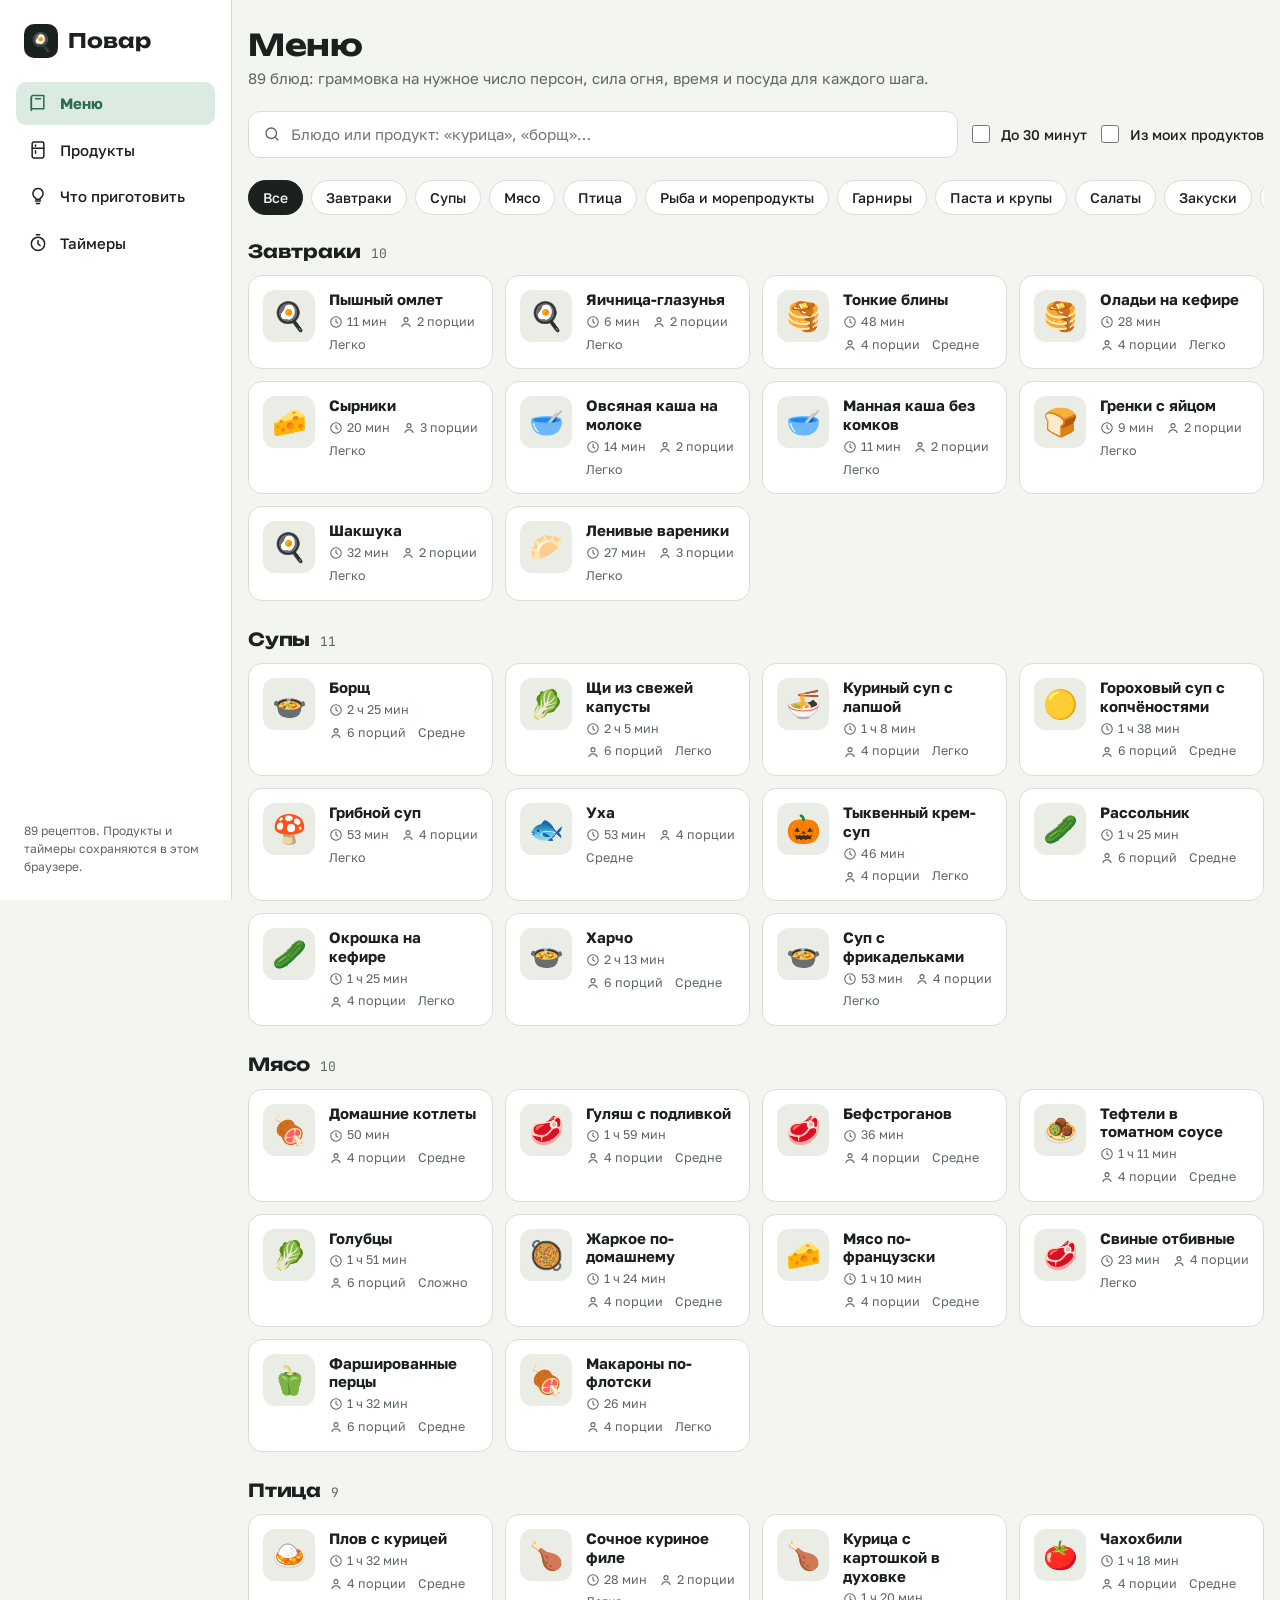
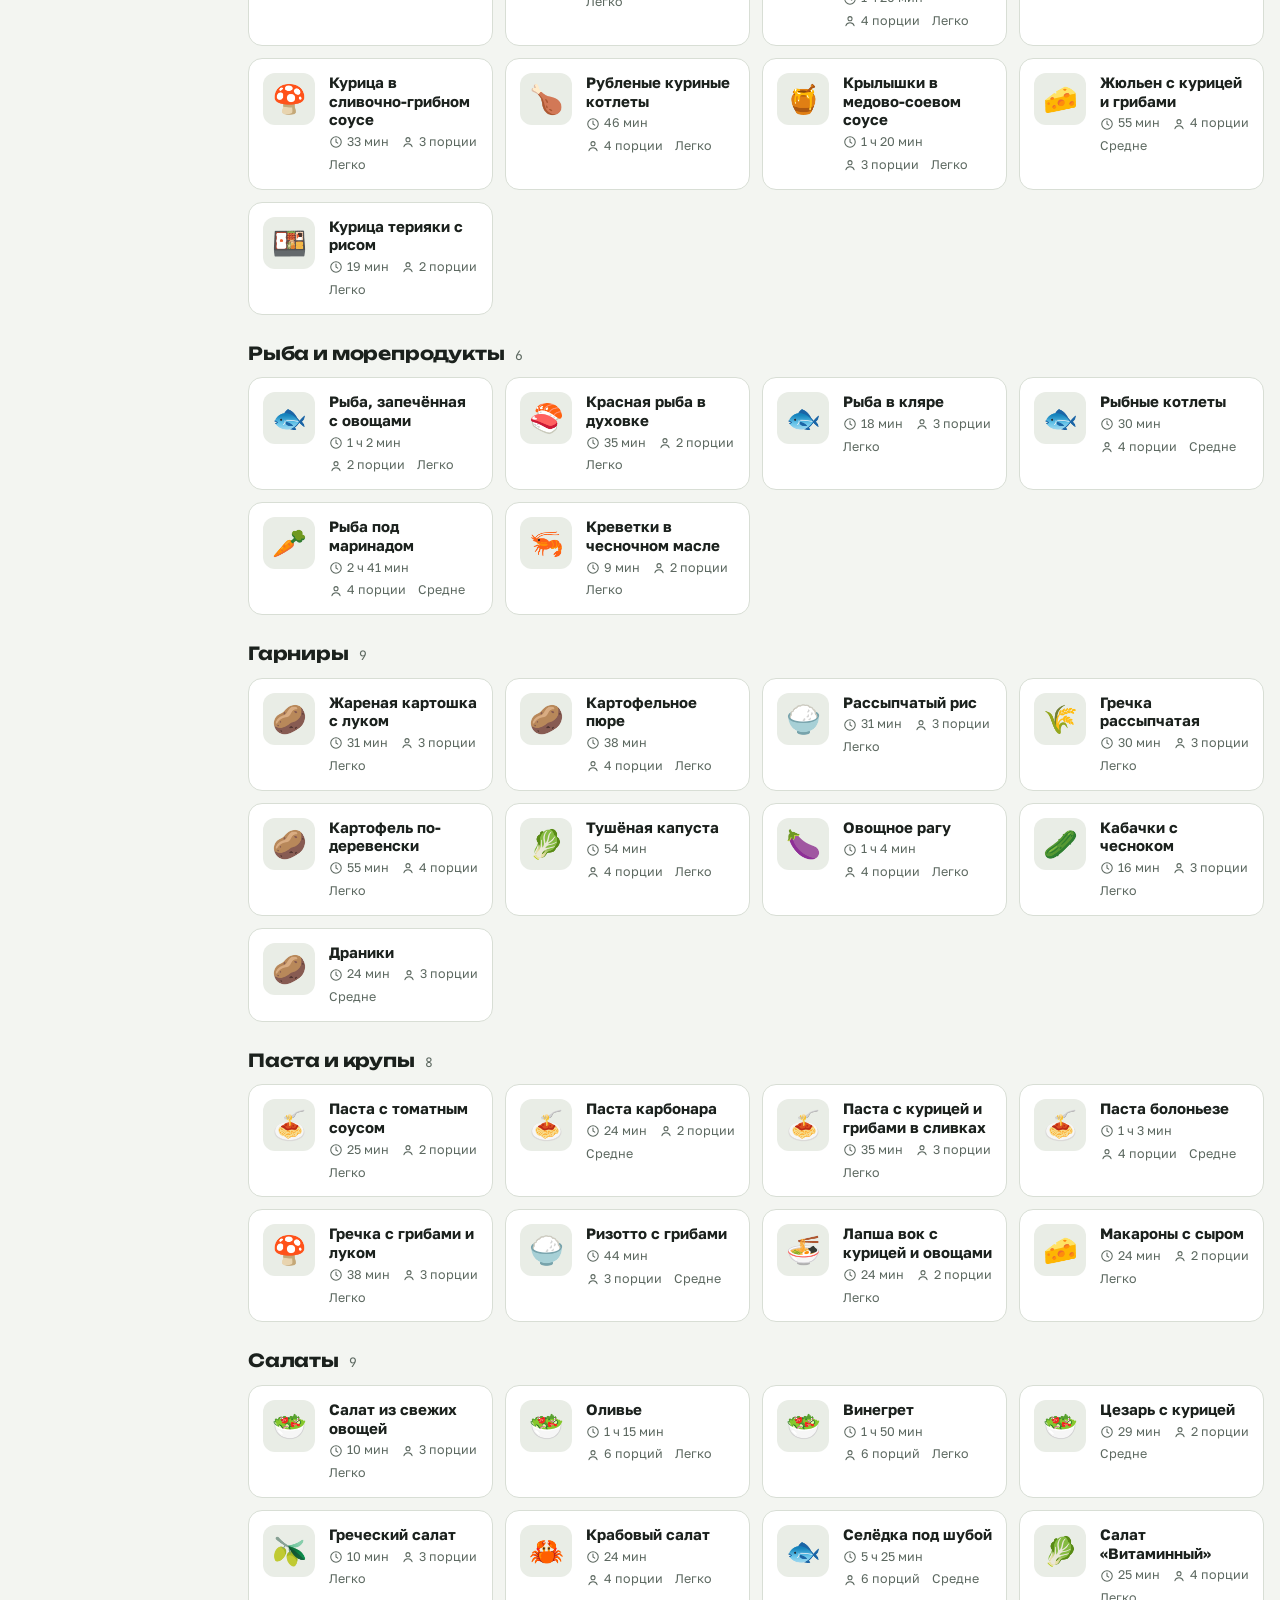
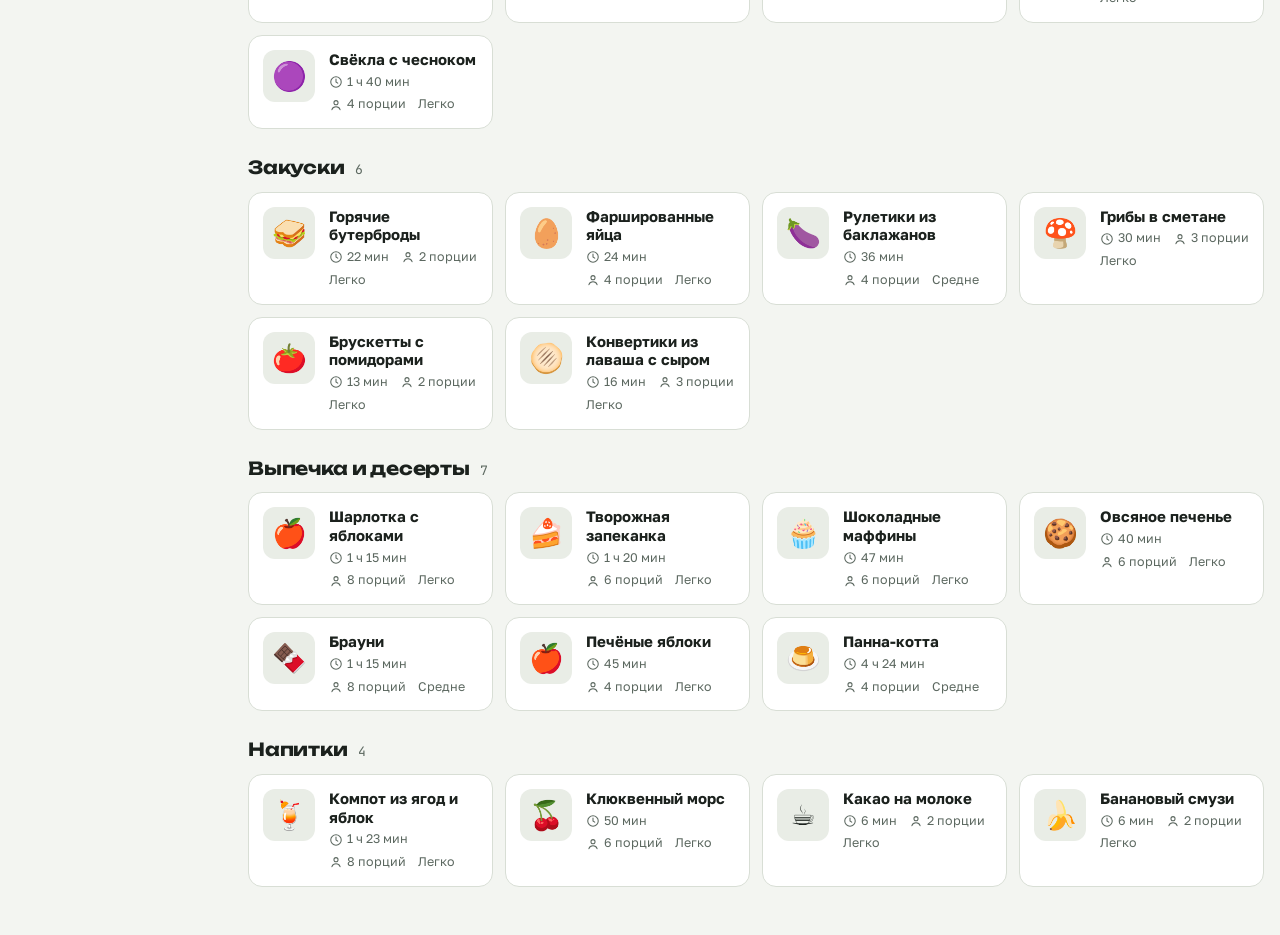
==== web/index.html @ d6b0de0e "Add responsive Povar website with 89-dish menu Single-file web app for phone and desktop: servings s" ====
<!doctype html>
<html lang="ru">
<head>
<meta charset="utf-8">
<meta name="viewport" content="width=device-width,initial-scale=1,viewport-fit=cover">
<style>:root{padding-top:env(safe-area-inset-top,0px);padding-bottom:env(safe-area-inset-bottom,0px)}body{margin:0}img{max-width:100%}[hidden]{display:none!important}</style>
</head>
<body>
<title>Повар</title>
<meta name="claude:viewport-fit-sides" content="cover">
<meta name="description" content="Кухонный помощник: 89 рецептов с граммовкой, силой огня и временем, подбор блюд по продуктам и таймеры.">
<link rel="preconnect" href="https://fonts.googleapis.com">
<link rel="preconnect" href="https://fonts.gstatic.com" crossorigin>
<link rel="stylesheet" href="https://fonts.googleapis.com/css2?family=Unbounded:wght@500;700&family=Golos+Text:wght@400;500;600;700&family=JetBrains+Mono:wght@500;700&display=swap">
<style>
/* Раскладка: на компьютере — боковое меню и рабочая область; на телефоне — нижняя панель вкладок.
   Тон — «чугун и шалфей»: холодноватый светлый фон, зелёный акцент для действий, огненная шкала только для силы огня. */
:root{
  --bg:#F3F5F1; --surface:#FFFFFF; --sunk:#E9EDE6; --ink:#1B211D; --muted:#5C6860; --line:#D8DED5;
  --accent:#2E6A4E; --accent-ink:#FFFFFF; --accent-soft:#DCEBE2;
  --ok:#2E8B57; --warn:#B86A12; --warn-soft:#FBEBD6; --danger:#B3261E;
  --f1:#F2C14E; --f2:#F29A3A; --f3:#E8622C; --f4:#C9302C; --oven:#7A4FB5; --off:#C8CFC6;
  --display:"Unbounded", "Golos Text", system-ui, sans-serif;
  --body:"Golos Text", system-ui, -apple-system, "Segoe UI", Roboto, sans-serif;
  --mono:"JetBrains Mono", ui-monospace, "SF Mono", Menlo, monospace;
  --r:14px; --nav-h:64px;
}
@media (prefers-color-scheme: dark){ :root:not([data-theme="light"]){
  --bg:#121613; --surface:#1A201C; --sunk:#232A25; --ink:#E6ECE6; --muted:#98A49B; --line:#2D3530;
  --accent:#7CC59D; --accent-ink:#0F1A13; --accent-soft:#1F3328; --ok:#6FCB94; --warn:#F0A14A; --warn-soft:#3A2A16; --danger:#F28B82;
  --off:#3A433D; color-scheme:dark } }
:root[data-theme="dark"]{
  --bg:#121613; --surface:#1A201C; --sunk:#232A25; --ink:#E6ECE6; --muted:#98A49B; --line:#2D3530;
  --accent:#7CC59D; --accent-ink:#0F1A13; --accent-soft:#1F3328; --ok:#6FCB94; --warn:#F0A14A; --warn-soft:#3A2A16; --danger:#F28B82;
  --off:#3A433D; color-scheme:dark }

*{box-sizing:border-box}
html,body{background:var(--bg);color:var(--ink)}
body{font-family:var(--body);font-size:15px;line-height:1.5;-webkit-font-smoothing:antialiased}
button,input,select{font:inherit;color:inherit}
button{cursor:pointer}
:where(svg[aria-hidden]){width:1.15em;height:1.15em;flex:none}
.back svg{width:18px;height:18px}
:focus-visible{outline:2px solid var(--accent);outline-offset:2px;border-radius:6px}
h1,h2,h3{font-family:var(--display);font-weight:700;line-height:1.15;text-wrap:balance;margin:0;letter-spacing:-.01em}
h1{font-size:clamp(22px,3.2vw,30px)} h2{font-size:18px} h3{font-size:15px;font-family:var(--body);font-weight:700}
.muted{color:var(--muted)} .num{font-family:var(--mono);font-variant-numeric:tabular-nums}
.label{font-size:11px;letter-spacing:.08em;text-transform:uppercase;color:var(--muted);font-weight:600}

/* ---- каркас ---- */
.app{display:grid;grid-template-columns:232px minmax(0,1fr);min-height:100vh}
.side{position:sticky;top:0;height:100vh;padding:24px 16px;border-right:1px solid var(--line);display:flex;flex-direction:column;gap:24px;background:var(--surface)}
.brand{display:flex;align-items:center;gap:10px;font-family:var(--display);font-size:20px;font-weight:700;padding:0 8px}
.brand-mark{width:34px;height:34px;border-radius:10px;background:var(--ink);color:var(--bg);display:grid;place-items:center;font-size:18px}
.nav{display:flex;flex-direction:column;gap:4px}
.nav a{display:flex;align-items:center;gap:12px;padding:10px 12px;border-radius:10px;color:var(--ink);text-decoration:none;font-weight:500}
.nav a:hover{background:var(--sunk)}
.nav a[aria-current="page"]{background:var(--accent-soft);color:var(--accent);font-weight:700}
.nav svg{width:20px;height:20px;flex:none}
.nav .badge{margin-left:auto;background:var(--accent);color:var(--accent-ink);border-radius:20px;font-size:11px;padding:1px 7px;font-family:var(--mono)}
.side-foot{margin-top:auto;font-size:12px;color:var(--muted);padding:0 8px}
main{min-width:0;padding-block:28px 48px;padding-left:max(16px,env(safe-area-inset-left,0px));padding-right:max(16px,env(safe-area-inset-right,0px))}
.wrap{max-width:1180px;margin:0 auto;display:flex;flex-direction:column;gap:22px}
.wrap .wrap{width:100%}

@media (max-width:860px){
  .app{grid-template-columns:minmax(0,1fr)}
  .side{position:fixed;top:auto;bottom:0;left:0;right:0;height:auto;z-index:20;flex-direction:row;padding:6px max(8px,env(safe-area-inset-right,0px)) calc(6px + env(safe-area-inset-bottom,0px)) max(8px,env(safe-area-inset-left,0px));border-right:0;border-top:1px solid var(--line)}
  .brand,.side-foot{display:none}
  .nav{flex-direction:row;width:100%;justify-content:space-around}
  .nav a{flex-direction:column;gap:2px;padding:6px 4px;font-size:11px;flex:1;text-align:center;position:relative}
  .nav .badge{position:absolute;top:0;right:calc(50% - 22px);margin:0}
  main{padding-block:16px calc(var(--nav-h) + 80px + env(safe-area-inset-bottom,0px))}
}

/* ---- элементы ---- */
.btn{display:inline-flex;align-items:center;justify-content:center;gap:8px;border:1px solid var(--line);background:var(--surface);border-radius:10px;padding:9px 14px;font-weight:600;font-size:14px;text-decoration:none;color:var(--ink);transition:background .15s}
.btn:hover{background:var(--sunk)}
.btn.primary{background:var(--accent);border-color:var(--accent);color:var(--accent-ink)}
.btn.primary:hover{filter:brightness(1.07)}
.btn.ghost{border-color:transparent;background:transparent}
.btn.small{padding:5px 10px;font-size:13px}
.btn:disabled{opacity:.45;cursor:not-allowed}
.btn svg{width:18px;height:18px}
.chips{display:flex;gap:8px;overflow-x:auto;padding-bottom:4px;scrollbar-width:none}
.chips::-webkit-scrollbar{display:none}
.chip{flex:none;border:1px solid var(--line);background:var(--surface);border-radius:999px;padding:6px 14px;font-size:14px;font-weight:500;white-space:nowrap}
.chip[aria-pressed="true"]{background:var(--ink);color:var(--bg);border-color:var(--ink)}
.field{display:flex;align-items:center;gap:10px;background:var(--surface);border:1px solid var(--line);border-radius:12px;padding:0 14px;min-width:0}
.field input{border:0;background:transparent;padding:11px 0;outline:none;width:100%;min-width:0}
.field svg{width:18px;height:18px;color:var(--muted);flex:none}
.toolbar{display:flex;gap:10px;flex-wrap:wrap;align-items:center}
.toolbar .field{flex:1 1 260px}
.toggle{display:inline-flex;align-items:center;gap:8px;font-size:14px;font-weight:500;user-select:none}
.toggle input{accent-color:var(--accent);width:18px;height:18px}
.panel{background:var(--surface);border:1px solid var(--line);border-radius:var(--r);padding:18px}
.page-head{display:flex;align-items:flex-end;justify-content:space-between;gap:12px;flex-wrap:wrap}
.page-head p{margin:4px 0 0}

/* ---- карточки рецептов ---- */
.grid{display:grid;grid-template-columns:repeat(auto-fill,minmax(240px,1fr));gap:12px}
.card{display:flex;gap:14px;align-items:flex-start;background:var(--surface);border:1px solid var(--line);border-radius:var(--r);padding:14px;text-decoration:none;color:inherit;transition:border-color .15s, transform .15s}
.card:hover{border-color:var(--accent);transform:translateY(-1px)}
.dish{flex:none;width:52px;height:52px;border-radius:12px;background:var(--sunk);display:grid;place-items:center;font-size:28px}
.card-body{min-width:0;display:flex;flex-direction:column;gap:4px}
.card-title{font-weight:700;line-height:1.25}
.meta{display:flex;flex-wrap:wrap;gap:4px 12px;font-size:12.5px;color:var(--muted)}
.meta span{display:inline-flex;align-items:center;gap:4px}
.meta svg{width:14px;height:14px}
.have{font-size:12px;font-weight:600}
.have.ok{color:var(--ok)} .have.part{color:var(--warn)}
.bar{height:5px;border-radius:5px;background:var(--sunk);overflow:hidden}
.bar i{display:block;height:100%;background:var(--warn);border-radius:5px}
.bar.ok i{background:var(--ok)}
.section-title{display:flex;align-items:baseline;gap:10px}
.section-title .num{color:var(--muted);font-size:13px}
.empty{padding:28px;text-align:center;color:var(--muted);border:1px dashed var(--line);border-radius:var(--r)}

/* ---- рецепт ---- */
.back{display:inline-flex;align-items:center;gap:6px;color:var(--muted);text-decoration:none;font-weight:500;font-size:14px}
.back:hover{color:var(--ink)}
.hero{display:flex;gap:18px;align-items:center;flex-wrap:wrap}
.hero .dish{width:84px;height:84px;font-size:46px;border-radius:20px}
.hero-text{flex:1 1 280px;min-width:0;display:flex;flex-direction:column;gap:8px}
.facts{display:flex;flex-wrap:wrap;gap:8px}
.fact{display:inline-flex;align-items:center;gap:6px;background:var(--surface);border:1px solid var(--line);border-radius:999px;padding:4px 12px;font-size:13px;font-weight:500}
.fact svg{width:15px;height:15px;color:var(--muted)}
.detail{display:grid;grid-template-columns:minmax(0,380px) minmax(0,1fr);gap:20px;align-items:start}
.detail .col{display:flex;flex-direction:column;gap:16px;min-width:0}
.sticky{position:sticky;top:20px}
@media (max-width:980px){ .detail{grid-template-columns:minmax(0,1fr)} .sticky{position:static} }
.servings{display:flex;align-items:center;justify-content:space-between;gap:12px;flex-wrap:wrap}
.stepper{display:inline-flex;align-items:center;border:1px solid var(--line);border-radius:12px;overflow:hidden;background:var(--bg)}
.stepper button{width:44px;height:44px;border:0;background:transparent;font-size:22px;line-height:1}
.stepper button:hover{background:var(--sunk)}
.stepper output{min-width:56px;text-align:center;font-family:var(--mono);font-size:20px;font-weight:700}
.note{font-size:13px;color:var(--muted);margin:10px 0 0}
.ing{list-style:none;margin:0;padding:0}
.ing li{display:grid;grid-template-columns:28px minmax(0,1fr) auto 20px;gap:10px;align-items:center;padding:9px 0;border-bottom:1px solid var(--line)}
.ing li:last-child{border-bottom:0}
.ing .nm{min-width:0}
.ing .nm small{display:block;color:var(--muted);font-size:12px;line-height:1.3}
.ing .opt{font-size:11px;color:var(--muted);margin-left:6px}
.ing .amt{text-align:right;font-family:var(--mono);font-weight:700;font-size:14px;white-space:nowrap}
.ing .amt small{display:block;font-weight:500;color:var(--muted);font-size:11.5px}
.dot{width:16px;height:16px;border-radius:50%;border:2px solid var(--off)}
.dot.on{border-color:var(--ok);background:var(--ok);box-shadow:inset 0 0 0 3px var(--surface)}
.ware{display:flex;flex-wrap:wrap;gap:8px;list-style:none;margin:0;padding:0}
.ware li{display:inline-flex;align-items:center;gap:6px;background:var(--sunk);border-radius:8px;padding:5px 10px;font-size:13.5px}
.steps{list-style:none;margin:0;padding:0;display:flex;flex-direction:column;gap:12px;counter-reset:s}
.step{background:var(--surface);border:1px solid var(--line);border-radius:var(--r);padding:16px;display:grid;grid-template-columns:36px minmax(0,1fr);gap:4px 14px}
.step-n{grid-row:span 3;width:36px;height:36px;border-radius:50%;background:var(--sunk);display:grid;place-items:center;font-family:var(--mono);font-weight:700}
.step p{margin:0;font-size:15.5px}
.step-meta{display:flex;flex-wrap:wrap;align-items:center;gap:10px 16px;margin-top:8px}
.par{font-size:12px;font-weight:600;color:var(--accent);background:var(--accent-soft);padding:2px 8px;border-radius:6px;width:fit-content}
.tips{margin:0;padding-left:18px;display:flex;flex-direction:column;gap:6px}

/* ---- шкала огня: 9 делений, как на конфорке ---- */
.heat{display:inline-flex;align-items:center;gap:10px;font-size:13px;font-weight:600}
.dial{display:inline-flex;gap:2px;align-items:flex-end;height:18px}
.dial i{width:5px;border-radius:2px;background:var(--off)}
.dial i:nth-child(1){height:6px}.dial i:nth-child(2){height:7px}.dial i:nth-child(3){height:8px}.dial i:nth-child(4){height:10px}.dial i:nth-child(5){height:11px}.dial i:nth-child(6){height:13px}.dial i:nth-child(7){height:14px}.dial i:nth-child(8){height:16px}.dial i:nth-child(9){height:18px}
.dial i.l1{background:var(--f1)} .dial i.l2{background:var(--f2)} .dial i.l3{background:var(--f3)} .dial i.l4{background:var(--f4)}
.heat .hint{font-weight:500;color:var(--muted)}
.oven{display:inline-flex;align-items:center;gap:6px;color:var(--oven);font-weight:700;font-size:13px}
.oven svg{width:18px;height:18px}
.time{display:inline-flex;align-items:center;gap:5px;font-size:13px;color:var(--muted);font-weight:500}
.time svg{width:15px;height:15px}
.tbtn{margin-left:auto}
.running{margin-left:auto;font-family:var(--mono);font-weight:700;color:var(--accent);font-size:15px}

/* ---- продукты ---- */
.scan{display:grid;grid-template-columns:repeat(2,minmax(0,1fr));gap:12px}
.scan-btn{position:relative;display:flex;flex-direction:column;align-items:flex-start;gap:6px;padding:18px;border-radius:var(--r);background:var(--ink);color:var(--bg);border:0;text-align:left;overflow:hidden}
.scan-btn.alt{background:var(--surface);color:var(--ink);border:1px solid var(--line)}
.scan-btn strong{font-size:16px}
.scan-btn span{font-size:13px;opacity:.75}
.scan-btn svg{width:26px;height:26px}
.scan-btn input{position:absolute;inset:0;opacity:0;cursor:pointer}
@media (max-width:520px){ .scan{grid-template-columns:minmax(0,1fr)} }
.pgrid{display:grid;grid-template-columns:repeat(auto-fill,minmax(170px,1fr));gap:8px}
.pitem{display:flex;align-items:center;gap:10px;padding:10px 12px;border:1px solid var(--line);border-radius:12px;background:var(--surface);text-align:left;font-size:14px;font-weight:500;min-width:0}
.pitem span.t{min-width:0;overflow-wrap:anywhere}
.pitem[aria-pressed="true"]{border-color:var(--ok);background:color-mix(in srgb,var(--ok) 12%,var(--surface))}
.pitem .dot{margin-left:auto;flex:none}
.basics{display:flex;flex-wrap:wrap;gap:6px 14px;color:var(--muted);font-size:14px}
.scanbox{display:grid;grid-template-columns:minmax(0,220px) minmax(0,1fr);gap:18px;align-items:start}
.scanbox img{width:100%;border-radius:12px;max-height:260px;object-fit:cover}
@media (max-width:640px){ .scanbox{grid-template-columns:minmax(0,1fr)} }
.spinner{width:18px;height:18px;border:2px solid var(--line);border-top-color:var(--accent);border-radius:50%;animation:spin .8s linear infinite;display:inline-block;vertical-align:middle}
@keyframes spin{to{transform:rotate(360deg)}}
.err{color:var(--danger);font-weight:500}

/* ---- идеи ---- */
.advice{background:var(--accent-soft);border-radius:var(--r);padding:18px 20px;display:flex;flex-direction:column;gap:8px}
.advice h2{color:var(--accent)}
.advice p{margin:0}
.ai-out{white-space:pre-wrap;margin:0;font-size:14.5px}
.miss{font-size:12.5px;color:var(--warn);font-weight:500}
.sub{font-size:12px;color:var(--muted)}

/* ---- таймеры ---- */
.tgrid{display:grid;grid-template-columns:repeat(auto-fill,minmax(260px,1fr));gap:12px}
.timer{display:flex;align-items:center;gap:14px;background:var(--surface);border:1px solid var(--line);border-radius:var(--r);padding:14px}
.timer.done{border-color:var(--ok);background:color-mix(in srgb,var(--ok) 10%,var(--surface))}
.ring{flex:none;width:56px;height:56px}
.ring circle{fill:none;stroke-width:6}
.ring .bg{stroke:var(--sunk)} .ring .fg{stroke:var(--accent);stroke-linecap:round;transition:stroke-dashoffset .25s linear}
.timer.done .ring .fg{stroke:var(--ok)}
.timer .tt{min-width:0;flex:1}
.timer .tt div:first-child{font-size:13.5px;font-weight:500;overflow-wrap:anywhere}
.timer .big{font-family:var(--mono);font-size:24px;font-weight:700}
.timer .acts{display:flex;gap:6px}
.icon-btn{width:38px;height:38px;border-radius:50%;border:1px solid var(--line);background:var(--bg);display:grid;place-items:center;font-weight:700;font-size:13px;font-family:var(--mono)}
.icon-btn:hover{background:var(--sunk)}
.icon-btn svg{width:18px;height:18px}
.presets{display:grid;grid-template-columns:repeat(auto-fill,minmax(84px,1fr));gap:8px}
.presets button{padding:12px 0;border:1px solid var(--line);border-radius:10px;background:var(--surface);font-family:var(--mono);font-weight:700}
.presets button:hover{border-color:var(--accent)}
.custom{display:flex;flex-wrap:wrap;gap:10px;align-items:center}
.custom .field{flex:1 1 220px}
.custom .mm{display:flex;align-items:center;gap:6px}
.custom .mm input{width:64px;padding:10px;border:1px solid var(--line);border-radius:10px;background:var(--surface);text-align:center;font-family:var(--mono)}
.cheat{list-style:none;margin:0;padding:0;display:grid;grid-template-columns:repeat(auto-fill,minmax(230px,1fr));gap:0 24px}
.cheat li{display:flex;align-items:center;gap:10px;padding:8px 0;border-bottom:1px solid var(--line)}
.cheat li span:first-child{flex:1}

/* плавающая полоса таймеров */
.dock{position:fixed;z-index:15;right:max(16px,env(safe-area-inset-right,0px));bottom:calc(16px + env(safe-area-inset-bottom,0px));display:flex;flex-direction:column;gap:6px;align-items:flex-end;max-width:calc(100% - 32px)}
.dock a{display:flex;align-items:center;gap:8px;background:var(--ink);color:var(--bg);border-radius:999px;padding:8px 14px;text-decoration:none;font-size:13px;max-width:100%;box-shadow:0 6px 20px rgba(0,0,0,.18)}
.dock a.done{background:var(--ok);color:#fff;animation:pulse 1s ease-in-out infinite alternate}
.dock a span.n{overflow:hidden;text-overflow:ellipsis;white-space:nowrap;min-width:0}
.dock a b{font-family:var(--mono)}
@keyframes pulse{to{transform:scale(1.04)}}
@media (max-width:860px){ .dock{bottom:calc(var(--nav-h) + 12px + env(safe-area-inset-bottom,0px))} }

/* ---- режим готовки ---- */
.cook{position:fixed;inset:0;z-index:40;background:var(--bg);display:flex;flex-direction:column;padding:calc(12px + env(safe-area-inset-top,0px)) max(16px,env(safe-area-inset-right,0px)) calc(12px + env(safe-area-inset-bottom,0px)) max(16px,env(safe-area-inset-left,0px))}
.cook-top{display:flex;align-items:center;gap:12px}
.cook-top h2{flex:1;min-width:0;font-size:16px;overflow:hidden;text-overflow:ellipsis;white-space:nowrap}
.progress{height:4px;background:var(--sunk);border-radius:4px;margin:12px 0;overflow:hidden}
.progress i{display:block;height:100%;background:var(--accent);transition:width .25s}
.cook-body{flex:1;overflow-y:auto;display:flex;flex-direction:column;align-items:center;justify-content:center;gap:22px;text-align:center;padding:8px 0}
.cook-body .k{font-family:var(--mono);color:var(--accent);font-weight:700}
.cook-body .txt{font-size:clamp(20px,3.4vw,30px);line-height:1.35;max-width:30ch;font-weight:500;text-wrap:balance}
.cook-body .heat{font-size:15px}
.cook-body .dial{height:26px}.cook-body .dial i{width:8px}
.cook-clock{font-family:var(--mono);font-size:clamp(48px,10vw,84px);font-weight:700;line-height:1}
.cook-prep{width:100%;max-width:620px;text-align:left}
.cook-nav{display:flex;gap:10px;justify-content:space-between}
.cook-nav .btn{padding:14px 18px;font-size:15px}
@media (prefers-reduced-motion: reduce){ *{animation:none!important;transition:none!important} }
</style>
<div id="root"></div>
<script>
/* ===== Справочник продуктов ===== */
const CATS = {
  veg: "Овощи, фрукты, зелень", meat: "Мясо, птица, рыба", dairy: "Молочное и яйца",
  grocery: "Бакалея", cans: "Консервы и соления", basics: "Базовое — считается, что есть всегда"
};
// id: [название, эмодзи, категория, г за 1 шт]
const ING = {
  potato:["Картофель","🥔","veg",120], onion:["Лук репчатый","🧅","veg",100], garlic:["Чеснок (зубчики)","🧄","veg",5],
  carrot:["Морковь","🥕","veg",100], tomato:["Помидоры","🍅","veg",120], cucumber:["Огурцы","🥒","veg",110],
  beet:["Свёкла","🟣","veg",250], cabbage:["Капуста белокочанная","🥬","veg"], bellPepper:["Болгарский перец","🫑","veg",150],
  mushrooms:["Шампиньоны","🍄","veg"], greens:["Зелень","🌿","veg"], lemon:["Лимон","🍋","veg",120],
  apple:["Яблоки","🍎","veg",180], zucchini:["Кабачок","🥒","veg",300], eggplant:["Баклажан","🍆","veg",300],
  pumpkin:["Тыква","🎃","veg"], lettuce:["Листья салата","🥬","veg"], radish:["Редис","🔴","veg"],
  banana:["Бананы","🍌","veg",150], berries:["Ягоды","🫐","veg"],
  chicken:["Курица","🍗","meat"], beef:["Говядина","🥩","meat"], pork:["Свинина","🥓","meat"], mince:["Фарш","🍖","meat"],
  sausage:["Колбаса варёная / ветчина","🌭","meat"], bacon:["Бекон","🥓","meat"], smoked:["Копчёности","🍖","meat"],
  fish:["Рыба белая (филе)","🐟","meat"], salmon:["Красная рыба","🍣","meat"], shrimp:["Креветки","🦐","meat"],
  herring:["Сельдь","🐟","meat"], crabSticks:["Крабовые палочки","🦀","meat"],
  egg:["Яйца","🥚","dairy",55], milk:["Молоко","🥛","dairy"], kefir:["Кефир","🥛","dairy"], cream:["Сливки","🥛","dairy"],
  butter:["Сливочное масло","🧈","dairy"], cheese:["Сыр твёрдый","🧀","dairy"], feta:["Брынза / фета","🧀","dairy"],
  sourCream:["Сметана","🥣","dairy"], cottageCheese:["Творог","⚪","dairy"],
  pasta:["Макароны / лапша","🍝","grocery"], rice:["Рис","🍚","grocery"], buckwheat:["Гречка","🌾","grocery"],
  oats:["Овсяные хлопья","🌾","grocery"], semolina:["Манка","🌾","grocery"], peas:["Горох колотый","🟡","grocery"],
  barley:["Перловка","🌾","grocery"], flour:["Мука","🌾","grocery"], sugar:["Сахар","🍬","grocery"],
  bread:["Хлеб","🍞","grocery",30], lavash:["Лаваш","🫓","grocery",100], mayo:["Майонез","🥫","grocery"],
  tomatoPaste:["Томатная паста","🥫","grocery"], soySauce:["Соевый соус","🍶","grocery"], honey:["Мёд","🍯","grocery"],
  cocoa:["Какао-порошок","🍫","grocery"], chocolate:["Шоколад тёмный","🍫","grocery"], gelatin:["Желатин","🍮","grocery"],
  nuts:["Грецкие орехи","🌰","grocery"],
  pickles:["Огурцы солёные","🥒","cans",80], greenPeas:["Горошек консервированный","🫛","cans"],
  corn:["Кукуруза консервированная","🌽","cans"], olives:["Маслины","🫒","cans"], sauerkraut:["Квашеная капуста","🥬","cans"],
  vegOil:["Растительное масло","🫒","basics"], salt:["Соль","🧂","basics"], pepper:["Чёрный перец","⚫","basics"],
  bayLeaf:["Лавровый лист","🍃","basics"], water:["Вода","💧","basics"], spices:["Специи","🌶️","basics"],
  vinegar:["Уксус","🍶","basics"], soda:["Сода","🧂","basics"], bakingPowder:["Разрыхлитель","🧂","basics"]
};
const STAPLES = new Set(["vegOil","salt","pepper","bayLeaf","water","spices","vinegar","soda","bakingPowder"]);

const WARE = {
  pan:["Сковорода 24–26 см","🍳"], deep:["Сотейник или глубокая сковорода","🍳"], pot:["Кастрюля 2–3 л","🍲"],
  big:["Кастрюля 4–5 л","🍲"], kazan:["Казан или толстостенная кастрюля","🍲"], bowl:["Миска","🥣"],
  whisk:["Венчик","🥄"], mixer:["Миксер","🌀"], blender:["Блендер","🌀"], knife:["Нож","🔪"], board:["Разделочная доска","🪵"],
  grater:["Тёрка","🧀"], spatula:["Лопатка","🥄"], ladle:["Половник или шумовка","🥄"], colander:["Дуршлаг","🫗"],
  dish:["Форма для запекания","🫕"], sheet:["Противень с бумагой","🫕"], foil:["Фольга","✨"], oven:["Духовка","🔥"],
  lid:["Крышка","⭕"], fork:["Вилка","🍴"], masher:["Толкушка","🥄"], sieve:["Сито","🫗"]
};

const RCATS = {
  b:"Завтраки", s:"Супы", m:"Мясо", p:"Птица", f:"Рыба и морепродукты", g:"Гарниры",
  pa:"Паста и крупы", sa:"Салаты", z:"Закуски", d:"Выпечка и десерты", dr:"Напитки"
};

/*
 Рецепт: id, n — название, e — эмодзи, c — категория, s — порций, d — сложность 1–3, p — подготовка, мин,
 k — посуда, i — ингредиенты "id количество единица [?] [| примечание]" (? — по желанию, tt — по вкусу),
 st — шаги [огонь, минуты, текст, °C, параллельно]; огонь: 0 без огня, 1 слабый, 2 средний, 3 выше среднего, 4 сильный, 5 духовка
*/
const R = [
/* ---------- Завтраки ---------- */
{id:"omelet",n:"Пышный омлет",e:"🍳",c:"b",s:2,d:1,p:3,k:"bowl whisk pan lid spatula",
 i:["egg 4 pc","milk 80 ml","butter 15 g","salt 1 pinch","greens 10 g ?"],
 st:[[0,0,"Взбейте яйца с молоком и солью венчиком до однородности — не до пены."],[2,2,"Растопите сливочное масло на сковороде."],[1,6,"Вылейте смесь, накройте крышкой и готовьте, не открывая."],[0,0,"Посыпьте зеленью и подавайте сразу."]],
 t:["На 1 яйцо — 20 мл молока.","Не поднимайте крышку первые 4 минуты — омлет не опадёт."]},
{id:"friedEggs",n:"Яичница-глазунья",e:"🍳",c:"b",s:2,d:1,p:1,k:"pan lid spatula",
 i:["egg 4 pc","butter 10 g","tomato 1 pc ?","salt tt","pepper tt"],
 st:[[3,1,"Разогрейте сковороду с маслом."],[0,0,"Аккуратно разбейте яйца, не повредив желтки."],[2,3,"Жарьте, пока белок не побелеет."],[1,1,"Накройте крышкой, чтобы белок схватился сверху. Посолите и подавайте."]]},
{id:"pancakes",n:"Тонкие блины",e:"🥞",c:"b",s:4,d:2,p:10,k:"bowl whisk pan ladle spatula",
 i:["milk 500 ml","egg 2 pc","flour 200 g","sugar 1 tbsp","salt 1 pinch","vegOil 2 tbsp | в тесто","butter 30 g ? | для смазывания"],
 st:[[0,0,"Взбейте яйца с сахаром и солью."],[0,0,"Влейте половину молока, постепенно всыпьте муку и вымешайте без комков."],[0,15,"Добавьте остальное молоко и масло, дайте тесту постоять."],[4,2,"Сильно разогрейте сковороду и смажьте маслом."],[3,1,"Налейте тесто тонким слоем, вращая сковороду. Жарьте до золотистых краёв, переверните."],[3,20,"Повторяйте, пока не закончится тесто. Смазывайте блины сливочным маслом."]],
 t:["Блины рвутся — добавьте ложку муки; толстые — немного молока."]},
{id:"oladyi",n:"Оладьи на кефире",e:"🥞",c:"b",s:4,d:1,p:10,k:"bowl whisk pan spatula",
 i:["kefir 500 ml","egg 1 pc","flour 300 g","sugar 2 tbsp","soda 0.5 tsp","salt 1 pinch","vegOil 4 tbsp"],
 st:[[0,0,"Слегка подогрейте кефир, смешайте с яйцом, сахаром и солью."],[0,0,"Всыпьте муку с содой и замесите тесто густотой как сметана."],[0,10,"Дайте тесту постоять — появятся пузырьки."],[2,2,"Разогрейте масло на сковороде."],[2,3,"Выкладывайте тесто ложкой, жарьте до румяности."],[1,3,"Переверните и дожарьте. Повторите с остальным тестом."]],
 t:["Не мешайте тесто после отдыха — оладьи будут пышнее."]},
{id:"syrniki",n:"Сырники",e:"🧀",c:"b",s:3,d:1,p:10,k:"bowl fork pan lid spatula",
 i:["cottageCheese 400 g | 9%, не водянистый","egg 1 pc","flour 60 g | + для обваливания","sugar 2 tbsp","salt 1 pinch","vegOil 3 tbsp","sourCream 100 g ? | для подачи"],
 st:[[0,0,"Разомните творог вилкой, смешайте с яйцом, сахаром и солью."],[0,0,"Добавьте муку и замесите мягкое тесто."],[0,0,"Сформируйте шайбы толщиной 1,5 см и обваляйте в муке."],[2,2,"Разогрейте масло."],[2,4,"Обжарьте сырники до румяной корочки."],[1,4,"Переверните, накройте крышкой и доведите до готовности."]],
 t:["Влажный творог отожмите через марлю — муки понадобится меньше."]},
{id:"oatmeal",n:"Овсяная каша на молоке",e:"🥣",c:"b",s:2,d:1,p:1,k:"pot spatula lid",
 i:["oats 100 g","milk 400 ml","sugar 1 tbsp","salt 1 pinch","butter 10 g","apple 1 pc ? | или ягоды"],
 st:[[3,4,"Доведите молоко до кипения, следя, чтобы не убежало."],[0,0,"Всыпьте хлопья, соль и сахар, перемешайте."],[1,6,"Варите, помешивая."],[0,3,"Добавьте масло, накройте и дайте постоять. Подавайте с яблоком или ягодами."]]},
{id:"semolina",n:"Манная каша без комков",e:"🥣",c:"b",s:2,d:1,p:1,k:"pot whisk",
 i:["semolina 50 g","milk 500 ml","sugar 1 tbsp","salt 1 pinch","butter 15 g"],
 st:[[3,4,"Доведите молоко до кипения."],[0,0,"Всыпайте манку тонкой струйкой, непрерывно мешая венчиком."],[1,4,"Варите, помешивая, до загустения."],[0,2,"Добавьте сахар и масло, дайте постоять под крышкой."]],
 t:["Сыпьте манку в воронку от помешивания — комков не будет."]},
{id:"frenchToast",n:"Гренки с яйцом",e:"🍞",c:"b",s:2,d:1,p:3,k:"bowl whisk pan spatula",
 i:["bread 4 pc | ломтика","egg 2 pc","milk 60 ml","sugar 1 tsp ?","salt 1 pinch","butter 20 g"],
 st:[[0,0,"Взбейте яйца с молоком, солью и сахаром в широкой миске."],[2,2,"Растопите масло на сковороде."],[0,0,"Обмакните хлеб в смесь с двух сторон."],[2,4,"Обжарьте по 2 минуты с каждой стороны до золотистого цвета."]]},
{id:"shakshuka",n:"Шакшука",e:"🍳",c:"b",s:2,d:1,p:10,k:"deep lid board knife spatula",
 i:["egg 4 pc","tomato 4 pc","bellPepper 1 pc","onion 1 pc","garlic 2 pc","vegOil 2 tbsp","spices 1 tsp | паприка, зира","salt tt","greens 10 g ?"],
 st:[[2,5,"Обжарьте лук и перец на масле до мягкости."],[2,1,"Добавьте чеснок и специи."],[2,10,"Добавьте помидоры кубиками, посолите и тушите до густого соуса."],[0,0,"Сделайте ложкой 4 углубления и разбейте в них яйца."],[1,6,"Накройте крышкой и готовьте, пока белок не схватится."],[0,0,"Посыпьте зеленью и подавайте с хлебом."]]},
{id:"lazyVareniki",n:"Ленивые вареники",e:"🥟",c:"b",s:3,d:1,p:15,k:"bowl board knife pot ladle",
 i:["cottageCheese 400 g","egg 1 pc","flour 100 g","sugar 1 tbsp","salt 1 pinch","water 2000 ml","butter 20 g","sourCream 100 g ?"],
 st:[[0,0,"Смешайте творог, яйцо, сахар, соль и муку в мягкое тесто."],[0,0,"Раскатайте колбаску толщиной 2 см и нарежьте кусочками."],[4,8,"Вскипятите подсоленную воду."],[2,4,"Варите вареники партиями 2–3 минуты после всплытия."],[0,0,"Полейте растопленным маслом, подавайте со сметаной."]]},

/* ---------- Супы ---------- */
{id:"borscht",n:"Борщ",e:"🍲",c:"s",s:6,d:2,p:20,k:"big deep board knife grater ladle",
 i:["beef 500 g | на кости","water 2500 ml","beet 1 pc","cabbage 300 g","potato 3 pc","carrot 1 pc","onion 1 pc","tomatoPaste 2 tbsp","garlic 2 pc","vegOil 2 tbsp","lemon 0.25 pc ? | или ложка уксуса","bayLeaf 2 pc","salt tt","pepper tt","sourCream 100 g ? | для подачи","greens 15 g ?"],
 st:[[4,10,"Залейте говядину холодной водой и доведите до кипения."],[1,80,"Снимите пену, убавьте огонь и варите бульон под приоткрытой крышкой."],[2,15,"Достаньте мясо, нарежьте и верните. Добавьте картофель и нашинкованную капусту."],[2,5,"Тем временем обжарьте лук и тёртую морковь.",0,1],[1,10,"Добавьте тёртую свёклу, томатную пасту и лимонный сок, тушите.",0,1],[2,5,"Переложите зажарку в кастрюлю, добавьте лавр, соль и перец."],[0,15,"Добавьте чеснок, выключите огонь и дайте настояться под крышкой."]],
 t:["Кислота при тушении сохраняет яркий цвет свёклы.","На следующий день борщ ещё вкуснее."]},
{id:"shchi",n:"Щи из свежей капусты",e:"🥬",c:"s",s:6,d:1,p:15,k:"big pan board knife ladle",
 i:["beef 400 g","water 2500 ml","cabbage 400 g","potato 3 pc","carrot 1 pc","onion 1 pc","tomato 1 pc ?","vegOil 2 tbsp","bayLeaf 2 pc","salt tt","pepper tt","greens 15 g ?","sourCream 100 g ? | для подачи"],
 st:[[4,10,"Залейте мясо холодной водой, доведите до кипения и снимите пену."],[1,60,"Варите бульон."],[2,10,"Добавьте нашинкованную капусту."],[2,15,"Добавьте картофель кубиками."],[2,6,"Тем временем обжарьте лук, морковь и помидор.",0,1],[2,5,"Переложите зажарку в суп, добавьте лавр, соль и перец."],[0,10,"Выключите и дайте настояться под крышкой."]]},
{id:"chickenSoup",n:"Куриный суп с лапшой",e:"🍜",c:"s",s:4,d:1,p:10,k:"pot board knife ladle",
 i:["chicken 300 g","water 2000 ml","potato 2 pc","carrot 1 pc","onion 1 pc","pasta 80 g | вермишель","bayLeaf 1 pc","salt tt","pepper tt","greens 10 g ?"],
 st:[[4,8,"Залейте курицу холодной водой, доведите до кипения, снимите пену."],[1,25,"Варите бульон."],[2,10,"Добавьте картофель кубиками."],[2,5,"Добавьте морковь и лук."],[2,5,"Всыпьте вермишель, положите лавр, посолите."],[0,5,"Посыпьте зеленью и дайте постоять."]],
 t:["Вермишель кладите в самом конце — иначе разбухнет."]},
{id:"peaSoup",n:"Гороховый суп с копчёностями",e:"🟡",c:"s",s:6,d:2,p:10,k:"big pan board knife ladle",
 i:["peas 300 g","smoked 300 g | рёбрышки или колбаски","water 2500 ml","potato 3 pc","carrot 1 pc","onion 1 pc","vegOil 2 tbsp","bayLeaf 2 pc","salt tt","greens 10 g ?"],
 st:[[0,0,"Заранее замочите горох в холодной воде на 2–8 часов, затем промойте."],[4,8,"Залейте горох и копчёности водой, доведите до кипения."],[1,50,"Варите, снимая пену, пока горох не разварится."],[2,15,"Добавьте картофель кубиками."],[2,6,"Тем временем обжарьте лук и морковь.",0,1],[2,5,"Добавьте зажарку и лавр, посолите."],[0,10,"Дайте настояться под крышкой."]],
 t:["Солите в конце — копчёности уже солёные."]},
{id:"mushroomSoup",n:"Грибной суп",e:"🍄",c:"s",s:4,d:1,p:10,k:"pot pan board knife ladle",
 i:["mushrooms 400 g","potato 3 pc","onion 1 pc","carrot 1 pc","water 1800 ml","butter 20 g","salt tt","pepper tt","sourCream 100 g ?","greens 10 g ?"],
 st:[[3,8,"Обжарьте грибы на масле, пока не испарится жидкость."],[2,5,"Добавьте лук и тёртую морковь."],[4,5,"Вскипятите воду и посолите.",0,1],[2,15,"Добавьте в воду картофель кубиками."],[2,10,"Добавьте грибную зажарку и варите."],[0,5,"Посыпьте зеленью, дайте постоять. Подавайте со сметаной."]]},
{id:"ukha",n:"Уха",e:"🐟",c:"s",s:4,d:2,p:10,k:"pot board knife ladle",
 i:["fish 600 g | лучше 2–3 вида","water 2000 ml","potato 3 pc","onion 1 pc","carrot 1 pc","bayLeaf 2 pc","pepper tt | горошком","salt tt","greens 15 g","lemon 0.5 pc ?"],
 st:[[4,8,"Положите в кипящую воду целую луковицу и морковь."],[2,15,"Добавьте картофель крупными кусками."],[1,10,"Положите рыбу кусками, лавр и перец. Варите без бурного кипения."],[0,10,"Посолите, добавьте зелень, накройте и дайте настояться."]],
 t:["Не мешайте уху — рыба развалится."]},
{id:"pumpkinSoup",n:"Тыквенный крем-суп",e:"🎃",c:"s",s:4,d:1,p:15,k:"pot blender board knife",
 i:["pumpkin 800 g","potato 1 pc","onion 1 pc","garlic 2 pc","cream 150 ml | 20%","butter 20 g","water 700 ml","salt tt","pepper tt"],
 st:[[2,5,"Обжарьте лук и чеснок на масле."],[2,3,"Добавьте тыкву и картофель кубиками."],[2,20,"Залейте водой и варите до мягкости."],[0,0,"Пюрируйте блендером."],[1,3,"Влейте сливки, посолите и прогрейте, не доводя до кипения."]]},
{id:"rassolnik",n:"Рассольник",e:"🥒",c:"s",s:6,d:2,p:15,k:"big pan board knife grater ladle",
 i:["chicken 400 g","water 2500 ml","barley 80 g","pickles 3 pc","potato 3 pc","carrot 1 pc","onion 1 pc","vegOil 2 tbsp","bayLeaf 2 pc","salt tt","sourCream 100 g ?"],
 st:[[4,8,"Залейте курицу водой, доведите до кипения, снимите пену."],[1,30,"Добавьте промытую перловку и варите."],[2,15,"Добавьте картофель."],[2,8,"Тем временем обжарьте лук, морковь и тёртые солёные огурцы.",0,1],[2,7,"Добавьте зажарку и лавр. При желании влейте немного рассола."],[0,10,"Дайте настояться."]],
 t:["Солите после огурцов — они уже дают соль."]},
{id:"okroshka",n:"Окрошка на кефире",e:"🥒",c:"s",s:4,d:1,p:20,k:"pot board knife bowl",
 i:["potato 3 pc","egg 4 pc","cucumber 3 pc","radish 150 g ?","sausage 300 g | или отварная курица","greens 30 g | укроп и зелёный лук","kefir 1000 ml","water 300 ml | минеральная","lemon 0.5 pc ?","salt tt"],
 st:[[4,20,"Отварите картофель в мундире."],[2,9,"Отварите яйца вкрутую.",0,1],[0,15,"Остудите картофель и яйца."],[0,0,"Нарежьте всё мелким кубиком, порубите зелень."],[0,0,"Залейте кефиром с минеральной водой, посолите, сбрызните лимоном."],[0,30,"Охладите в холодильнике."]]},
{id:"kharcho",n:"Харчо",e:"🍲",c:"s",s:6,d:2,p:15,k:"big pan board knife ladle",
 i:["beef 500 g","water 2500 ml","rice 100 g","onion 2 pc","tomatoPaste 2 tbsp","garlic 4 pc","spices 2 tsp | хмели-сунели","nuts 50 g ?","greens 20 g | кинза","vegOil 2 tbsp","salt tt","pepper tt"],
 st:[[4,10,"Залейте говядину водой, доведите до кипения, снимите пену."],[1,80,"Варите бульон до мягкости мяса."],[2,10,"Добавьте промытый рис."],[2,7,"Обжарьте лук, добавьте томатную пасту и хмели-сунели.",0,1],[2,8,"Добавьте зажарку и толчёные орехи, варите."],[0,10,"Добавьте чеснок и зелень, выключите и дайте настояться."]]},
{id:"meatballSoup",n:"Суп с фрикадельками",e:"🍲",c:"s",s:4,d:1,p:15,k:"pot bowl board knife ladle",
 i:["mince 300 g","egg 1 pc ?","onion 1 pc","potato 3 pc","carrot 1 pc","water 2000 ml","greens 10 g","bayLeaf 1 pc","salt tt","pepper tt"],
 st:[[0,0,"Смешайте фарш с половиной лука, яйцом, солью и перцем. Скатайте шарики размером с грецкий орех."],[4,8,"Вскипятите воду, посолите."],[2,10,"Добавьте картофель кубиками."],[2,10,"Опускайте фрикадельки по одной, снимайте пену."],[2,5,"Добавьте тёртую морковь, оставшийся лук и лавр."],[0,5,"Посыпьте зеленью и дайте постоять."]]},

/* ---------- Мясо ---------- */
{id:"cutlets",n:"Домашние котлеты",e:"🍖",c:"m",s:4,d:2,p:20,k:"bowl grater pan lid spatula",
 i:["mince 500 g | свинина + говядина","onion 1 pc","garlic 2 pc","bread 2 pc | белый, без корок","milk 100 ml","egg 1 pc","flour 3 tbsp | для панировки","vegOil 4 tbsp","salt tt","pepper tt"],
 st:[[0,10,"Замочите хлеб в молоке."],[0,0,"Смешайте фарш, отжатый хлеб, тёртый лук, чеснок, яйцо, соль и перец. Отбейте фарш о миску 1–2 минуты."],[0,0,"Мокрыми руками сформируйте котлеты и обваляйте в муке."],[3,2,"Разогрейте масло."],[3,4,"Обжарьте котлеты до корочки."],[2,4,"Переверните и обжарьте другую сторону."],[1,10,"Добавьте 50 мл воды, накройте крышкой и доведите до готовности."]]},
{id:"goulash",n:"Гуляш с подливкой",e:"🥩",c:"m",s:4,d:2,p:15,k:"deep lid board knife spatula",
 i:["beef 600 g","onion 2 pc","carrot 1 pc","tomatoPaste 2 tbsp","flour 1 tbsp","spices 1 tsp | паприка","water 500 ml","vegOil 3 tbsp","bayLeaf 2 pc","salt tt","pepper tt"],
 st:[[4,8,"Обжарьте говядину кубиками партиями до корочки."],[2,6,"Добавьте лук и морковь."],[2,2,"Добавьте томатную пасту, паприку и муку, перемешайте."],[2,3,"Влейте горячую воду, доведите до кипения."],[1,75,"Тушите под крышкой до мягкости мяса, при необходимости доливая воду."],[1,10,"Добавьте лавр, соль и перец, дотушите."]]},
{id:"stroganoff",n:"Бефстроганов",e:"🥩",c:"m",s:4,d:2,p:15,k:"pan deep board knife spatula",
 i:["beef 500 g | вырезка","onion 2 pc","sourCream 200 g","flour 1 tbsp","butter 30 g","vegOil 2 tbsp","tomatoPaste 1 tbsp ?","salt tt","pepper tt"],
 st:[[0,0,"Нарежьте мясо поперёк волокон тонкой соломкой."],[4,4,"Быстро обжарьте мясо партиями, переложите."],[2,6,"Обжарьте лук на сливочном масле."],[2,1,"Присыпьте лук мукой и перемешайте."],[1,10,"Верните мясо, добавьте сметану, соль и перец. Тушите без сильного кипения."]]},
{id:"meatballsTomato",n:"Тефтели в томатном соусе",e:"🧆",c:"m",s:4,d:2,p:20,k:"pot bowl deep lid spatula",
 i:["mince 500 g","rice 70 g","onion 2 pc","carrot 1 pc","egg 1 pc","tomatoPaste 3 tbsp","sourCream 100 g ?","flour 3 tbsp","water 400 ml","vegOil 3 tbsp","bayLeaf 1 pc","salt tt","pepper tt"],
 st:[[2,10,"Отварите рис до полуготовности и остудите."],[0,0,"Смешайте фарш, рис, половину лука, яйцо, соль и перец. Сформируйте шарики и обваляйте в муке."],[3,6,"Обжарьте тефтели со всех сторон, переложите."],[2,5,"Обжарьте оставшийся лук и морковь, добавьте томатную пасту, сметану и воду."],[1,30,"Верните тефтели в соус, добавьте лавр и тушите под крышкой."]]},
{id:"golubtsy",n:"Голубцы",e:"🥬",c:"m",s:6,d:3,p:40,k:"big deep knife board bowl lid",
 i:["cabbage 1500 g | 1 кочан","mince 600 g","rice 100 g","onion 2 pc","carrot 2 pc","tomatoPaste 3 tbsp","sourCream 150 g","water 600 ml","vegOil 3 tbsp","bayLeaf 2 pc","salt tt","pepper tt"],
 st:[[4,10,"Вырежьте кочерыжку и проварите кочан в кипятке, снимая мягкие листья."],[2,10,"Отварите рис до полуготовности.",0,1],[0,0,"Смешайте фарш, рис, соль и перец. Заверните начинку в листья конвертиками."],[3,6,"Обжарьте голубцы с двух сторон."],[2,5,"Сделайте соус: лук, морковь, томатная паста, сметана, вода."],[1,50,"Залейте голубцы соусом, добавьте лавр и тушите под крышкой."]]},
{id:"zharkoe",n:"Жаркое по-домашнему",e:"🥘",c:"m",s:4,d:2,p:20,k:"kazan lid board knife spatula",
 i:["pork 600 g","potato 800 g","onion 2 pc","carrot 1 pc","garlic 3 pc","water 300 ml","vegOil 3 tbsp","bayLeaf 2 pc","salt tt","pepper tt","greens 10 g ?"],
 st:[[4,8,"Обжарьте свинину кусками до корочки."],[2,6,"Добавьте лук и морковь."],[2,5,"Добавьте картофель крупными кусками, перемешайте."],[1,40,"Влейте горячую воду, посолите, добавьте перец и лавр. Тушите под крышкой."],[0,5,"Добавьте чеснок и зелень, дайте постоять."]]},
{id:"frenchMeat",n:"Мясо по-французски",e:"🧀",c:"m",s:4,d:2,p:20,k:"oven sheet foil board knife grater",
 i:["pork 600 g","onion 2 pc","tomato 2 pc ?","cheese 150 g","mayo 3 tbsp | или сметана","vegOil 1 tbsp","salt tt","pepper tt"],
 st:[[5,10,"Разогрейте духовку.",200],[0,0,"Нарежьте свинину пластами 1 см, отбейте, посолите и поперчите."],[0,0,"Выложите на противень, сверху — лук кольцами и помидоры, смажьте майонезом, посыпьте сыром."],[5,35,"Запекайте до золотистой корочки.",200],[0,5,"Дайте немного остыть."]]},
{id:"porkChops",n:"Свиные отбивные",e:"🥩",c:"m",s:4,d:1,p:10,k:"board pan bowl spatula",
 i:["pork 600 g | корейка","egg 2 pc","flour 4 tbsp","vegOil 4 tbsp","salt tt","pepper tt"],
 st:[[0,0,"Нарежьте мясо стейками 1,5 см и отбейте через плёнку до 7–8 мм. Посолите и поперчите."],[0,0,"Обваляйте в муке, затем в яйце."],[3,2,"Разогрейте масло."],[3,4,"Жарьте с одной стороны до корочки."],[2,4,"Переверните и дожарьте."],[0,3,"Дайте отдохнуть на тарелке."]]},
{id:"stuffedPeppers",n:"Фаршированные перцы",e:"🫑",c:"m",s:6,d:2,p:30,k:"big deep lid bowl board knife",
 i:["bellPepper 8 pc","mince 500 g","rice 100 g","onion 2 pc","carrot 1 pc","tomatoPaste 3 tbsp","sourCream 100 g","water 700 ml","vegOil 2 tbsp","salt tt","pepper tt"],
 st:[[2,10,"Отварите рис до полуготовности."],[0,0,"Смешайте фарш, рис, соль и перец. Очистите перцы от семян и плотно нафаршируйте."],[2,7,"Обжарьте лук и морковь, добавьте томатную пасту и сметану."],[0,0,"Уложите перцы в кастрюлю стоймя, залейте соусом с водой."],[1,45,"Тушите под крышкой."]]},
{id:"navyPasta",n:"Макароны по-флотски",e:"🍖",c:"m",s:4,d:1,p:5,k:"big deep colander board knife spatula",
 i:["pasta 300 g","water 3000 ml","mince 400 g","onion 1 pc","tomatoPaste 1 tbsp ?","vegOil 1 tbsp","salt tt","pepper tt"],
 st:[[4,10,"Вскипятите и посолите воду."],[2,9,"Отварите макароны."],[2,4,"Тем временем обжарьте лук.",0,1],[3,10,"Добавьте фарш и жарьте, разбивая комочки. Добавьте томатную пасту, соль, перец.",0,1],[1,2,"Смешайте макароны с фаршем и прогрейте."]]},

/* ---------- Птица ---------- */
{id:"pilaf",n:"Плов с курицей",e:"🍛",c:"p",s:4,d:2,p:20,k:"kazan lid board knife spatula",
 i:["rice 300 g | длиннозёрный","chicken 500 g | бёдра","carrot 2 pc","onion 2 pc","garlic 6 pc | 1 головка","vegOil 80 ml","water 600 ml","spices 1 tsp | зира","salt tt","pepper tt"],
 st:[[0,20,"Промойте рис до прозрачной воды и замочите в тёплой воде.",0,1],[4,7,"Разогрейте масло в казане, обжарьте курицу кусочками."],[3,5,"Добавьте лук полукольцами."],[2,7,"Добавьте морковь соломкой."],[1,15,"Залейте горячей водой, добавьте специи и соль, тушите — это зирвак."],[4,8,"Выложите рис ровным слоем, долейте воду на 1,5 см выше риса. Варите, пока вода не уйдёт с поверхности."],[1,20,"Воткните чеснок, сделайте проколы, накройте и томите."],[0,10,"Выключите огонь, дайте настояться и перемешайте."]],
 t:["После закладки риса не мешайте плов до самого конца."]},
{id:"chickenFillet",n:"Сочное куриное филе",e:"🍗",c:"p",s:2,d:1,p:10,k:"board knife pan lid spatula",
 i:["chicken 400 g | филе","vegOil 1 tbsp","butter 15 g","garlic 2 pc","lemon 0.5 pc ?","salt tt","pepper tt"],
 st:[[0,0,"Слегка отбейте филе до толщины 1,5 см, посолите и поперчите."],[4,2,"Разогрейте сковороду с маслом."],[3,4,"Обжарьте филе с одной стороны, не сдвигая."],[2,4,"Переверните, добавьте сливочное масло и чеснок, поливайте мясо маслом."],[1,3,"Накройте крышкой и доведите до готовности."],[0,5,"Дайте отдохнуть на доске, сбрызните лимоном."]],
 t:["Готово, когда сок при проколе прозрачный (74 °C внутри)."]},
{id:"bakedChicken",n:"Курица с картошкой в духовке",e:"🍗",c:"p",s:4,d:1,p:15,k:"oven dish bowl board knife",
 i:["chicken 800 g | бёдра или голени","potato 1000 g","onion 1 pc","garlic 4 pc","mayo 3 tbsp | или сметана","spices 2 tsp | паприка, травы","vegOil 3 tbsp","salt tt","pepper tt"],
 st:[[0,15,"Замаринуйте курицу в специях, чесноке, соли и майонезе."],[5,10,"Разогрейте духовку.",200,1],[0,0,"Смешайте картофель дольками с маслом, солью и луком, выложите в форму, сверху — курицу."],[5,50,"Запекайте до золотистой корочки, один раз полейте соком.",200]],
 t:["Готовность: сок у кости прозрачный."]},
{id:"chakhokhbili",n:"Чахохбили",e:"🍅",c:"p",s:4,d:2,p:15,k:"deep lid board knife",
 i:["chicken 1000 g | части с кожей","onion 3 pc","tomato 5 pc","bellPepper 1 pc","garlic 4 pc","spices 1 tsp | хмели-сунели","greens 30 g | кинза, базилик","butter 20 g","salt tt","pepper tt"],
 st:[[3,10,"Обжарьте курицу до корочки."],[2,8,"Добавьте лук полукольцами."],[2,5,"Добавьте перец и помидоры без кожицы."],[1,30,"Добавьте специи, посолите и тушите под крышкой."],[0,10,"Добавьте чеснок и зелень, выключите и дайте настояться."]]},
{id:"creamyChicken",n:"Курица в сливочно-грибном соусе",e:"🍄",c:"p",s:3,d:1,p:10,k:"deep board knife spatula",
 i:["chicken 500 g | филе","mushrooms 300 g","onion 1 pc","cream 200 ml | 20%","garlic 2 pc","butter 20 g","vegOil 1 tbsp","cheese 50 g ?","salt tt","pepper tt"],
 st:[[3,6,"Обжарьте курицу кубиками до золотистого цвета, переложите."],[3,8,"Обжарьте грибы с луком до испарения жидкости."],[2,1,"Добавьте чеснок."],[1,8,"Верните курицу, влейте сливки, посолите. Томите до загустения, добавьте тёртый сыр."]]},
{id:"chickenCutlets",n:"Рубленые куриные котлеты",e:"🍗",c:"p",s:4,d:1,p:15,k:"board knife bowl pan lid spatula",
 i:["chicken 600 g | филе","egg 1 pc","onion 1 pc","sourCream 2 tbsp | или майонез","flour 2 tbsp | или крахмал","greens 10 g ?","vegOil 4 tbsp","salt tt","pepper tt"],
 st:[[0,0,"Нарежьте филе кубиком 5 мм, смешайте с луком, яйцом, сметаной, мукой и солью."],[0,20,"Уберите массу в холодильник."],[2,2,"Разогрейте масло."],[2,4,"Выкладывайте ложкой и обжарьте с одной стороны."],[1,5,"Переверните, накройте крышкой и дожарьте."]]},
{id:"wings",n:"Крылышки в медово-соевом соусе",e:"🍯",c:"p",s:3,d:1,p:10,k:"oven dish bowl",
 i:["chicken 800 g | крылья","soySauce 4 tbsp","honey 2 tbsp","garlic 3 pc","spices 1 tsp ? | паприка","vegOil 1 tbsp"],
 st:[[0,30,"Замаринуйте крылья в соевом соусе с мёдом, чесноком и паприкой."],[5,10,"Разогрейте духовку.",200,1],[5,40,"Выложите в форму и запекайте, через 20 минут полейте маринадом.",200]]},
{id:"julienne",n:"Жюльен с курицей и грибами",e:"🧀",c:"p",s:4,d:2,p:15,k:"pot pan spatula grater oven dish",
 i:["chicken 300 g","mushrooms 300 g","onion 1 pc","cream 200 ml","flour 1 tbsp","butter 20 g","cheese 100 g","salt tt","pepper tt"],
 st:[[2,15,"Отварите куриное филе в подсоленной воде и нарежьте."],[3,8,"Обжарьте грибы с луком на масле."],[2,2,"Добавьте муку, затем сливки, перемешайте до загустения."],[5,10,"Разогрейте духовку.",200,1],[0,0,"Смешайте с курицей, разложите по формочкам, посыпьте сыром."],[5,15,"Запекайте до румяной корочки.",200]]},
{id:"teriyaki",n:"Курица терияки с рисом",e:"🍱",c:"p",s:2,d:1,p:10,k:"pot lid pan board knife spatula",
 i:["chicken 400 g","rice 150 g","water 250 ml","soySauce 3 tbsp","honey 1 tbsp","garlic 2 pc","vegOil 1 tbsp"],
 st:[[1,18,"Отварите рис под крышкой (вода 1 : 1,5).",0,1],[3,6,"Обжарьте курицу кусочками."],[2,3,"Добавьте смесь соевого соуса, мёда и чеснока, уваривайте до глянца, помешивая."],[0,0,"Выложите курицу на рис."]]},

/* ---------- Рыба ---------- */
{id:"bakedFish",n:"Рыба, запечённая с овощами",e:"🐟",c:"f",s:2,d:1,p:15,k:"oven dish foil board knife grater",
 i:["fish 400 g","potato 3 pc","tomato 1 pc","onion 1 pc","lemon 0.5 pc","vegOil 2 tbsp","cheese 50 g ?","salt tt","pepper tt","greens 10 g ?"],
 st:[[5,10,"Разогрейте духовку.",200],[0,0,"Нарежьте картофель тонкими кружками, смешайте с маслом и солью, выложите в форму."],[5,15,"Запекайте картофель.",200],[0,0,"Выложите рыбу, сбрызните лимоном, посолите. Сверху — кольца лука и помидоров."],[5,15,"Запекайте под фольгой.",200],[5,7,"Снимите фольгу, посыпьте сыром и запекайте до румяности.",200]]},
{id:"salmonOven",n:"Красная рыба в духовке",e:"🍣",c:"f",s:2,d:1,p:5,k:"oven dish foil",
 i:["salmon 400 g | стейки","lemon 0.5 pc","butter 20 g ?","greens 10 g","salt tt","pepper tt"],
 st:[[5,10,"Разогрейте духовку.",200],[0,0,"Посолите стейки, поперчите, сбрызните лимоном, положите кусочек масла и зелень."],[5,15,"Запекайте в фольге.",200],[5,5,"Раскройте фольгу и подрумяньте.",220]]},
{id:"fishBatter",n:"Рыба в кляре",e:"🐟",c:"f",s:3,d:1,p:10,k:"bowl whisk pan spatula",
 i:["fish 500 g | минтай, хек","egg 2 pc","flour 4 tbsp","milk 50 ml","vegOil 6 tbsp","lemon 0.5 pc ?","salt tt","pepper tt"],
 st:[[0,0,"Нарежьте рыбу порционно, посолите, поперчите, сбрызните лимоном."],[0,0,"Сделайте кляр из яиц, молока, муки и щепотки соли."],[3,2,"Разогрейте масло слоем 5 мм."],[3,3,"Обмакивайте рыбу в кляр и жарьте до золотистого цвета."],[2,3,"Переверните и дожарьте. Выложите на бумажное полотенце."]]},
{id:"fishCutlets",n:"Рыбные котлеты",e:"🐟",c:"f",s:4,d:2,p:20,k:"blender bowl pan lid spatula",
 i:["fish 600 g","onion 1 pc","bread 2 pc","milk 80 ml","egg 1 pc","butter 20 g ?","flour 3 tbsp","vegOil 4 tbsp","salt tt","pepper tt"],
 st:[[0,0,"Измельчите рыбу и лук в блендере или мясорубке."],[0,0,"Добавьте размоченный в молоке хлеб, яйцо, масло, соль и перец."],[0,0,"Сформируйте котлеты и обваляйте в муке."],[2,4,"Обжарьте с одной стороны."],[1,6,"Переверните, накройте крышкой и дожарьте."]]},
{id:"fishMarinade",n:"Рыба под маринадом",e:"🥕",c:"f",s:4,d:2,p:15,k:"pan deep grater board knife",
 i:["fish 600 g","carrot 3 pc","onion 2 pc","tomatoPaste 2 tbsp","sugar 1 tsp","vinegar 1 tbsp","flour 3 tbsp","vegOil 5 tbsp","bayLeaf 2 pc","salt tt","pepper tt"],
 st:[[0,0,"Обваляйте кусочки рыбы в муке с солью."],[3,8,"Обжарьте рыбу с двух сторон, выложите в глубокое блюдо."],[2,8,"Обжарьте лук и тёртую морковь."],[1,10,"Добавьте томатную пасту, сахар, уксус, лавр и 100 мл воды, тушите."],[0,0,"Залейте рыбу горячим маринадом."],[0,120,"Охладите и дайте пропитаться в холодильнике."]]},
{id:"garlicShrimp",n:"Креветки в чесночном масле",e:"🦐",c:"f",s:2,d:1,p:5,k:"pan spatula",
 i:["shrimp 400 g | очищенные","garlic 4 pc","butter 30 g","lemon 0.5 pc","greens 10 g","salt tt","pepper tt"],
 st:[[2,1,"Растопите масло и прогрейте рубленый чеснок."],[3,3,"Обжарьте креветки до розового цвета, помешивая."],[0,0,"Сбрызните лимоном, посыпьте зеленью и подавайте с хлебом."]]},

/* ---------- Гарниры ---------- */
{id:"friedPotato",n:"Жареная картошка с луком",e:"🥔",c:"g",s:3,d:1,p:10,k:"board knife pan spatula",
 i:["potato 800 g","onion 1 pc","vegOil 4 tbsp","salt tt","pepper tt","greens 10 g ?"],
 st:[[0,0,"Нарежьте картофель брусочками 1 см, промойте и обсушите полотенцем."],[4,2,"Хорошо разогрейте масло."],[3,7,"Выложите картофель одним слоем и не мешайте, пока не появится корочка."],[2,8,"Переверните, добавьте лук полукольцами."],[2,4,"Посолите, поперчите, перемешайте и доведите до готовности."]],
 t:["Солите в конце — иначе картошка не будет хрустящей.","Не накрывайте крышкой, если нужна корочка."]},
{id:"mashedPotato",n:"Картофельное пюре",e:"🥔",c:"g",s:4,d:1,p:10,k:"pot masher colander",
 i:["potato 1000 g","milk 200 ml","butter 50 g","water 2000 ml","salt tt"],
 st:[[4,8,"Залейте очищенный картофель водой и доведите до кипения."],[2,20,"Посолите и варите до мягкости."],[1,2,"Подогрейте молоко с маслом.",0,1],[0,0,"Слейте воду и разомните картофель толкушкой, понемногу вливая горячее молоко."]],
 t:["Молоко должно быть горячим — иначе пюре станет серым.","Не берите блендер — пюре станет клейким."]},
{id:"riceBoiled",n:"Рассыпчатый рис",e:"🍚",c:"g",s:3,d:1,p:3,k:"pot lid",
 i:["rice 200 g","water 300 ml","salt 1 tsp","butter 15 g ?"],
 st:[[0,0,"Промойте рис до прозрачной воды."],[4,3,"Залейте водой (1 : 1,5), посолите и доведите до кипения."],[1,15,"Убавьте огонь до минимума и варите под крышкой, не открывая."],[0,10,"Снимите с огня и дайте постоять под крышкой."]]},
{id:"buckwheat",n:"Гречка рассыпчатая",e:"🌾",c:"g",s:3,d:1,p:2,k:"pot lid",
 i:["buckwheat 200 g","water 400 ml","salt 1 tsp","butter 20 g"],
 st:[[0,0,"Переберите и промойте гречку."],[4,3,"Залейте водой (1 : 2), посолите и доведите до кипения."],[1,15,"Варите под крышкой, пока вода не впитается."],[0,10,"Добавьте масло и дайте постоять."]]},
{id:"wedges",n:"Картофель по-деревенски",e:"🥔",c:"g",s:4,d:1,p:10,k:"oven sheet bowl board knife",
 i:["potato 1000 g","vegOil 4 tbsp","spices 2 tsp | паприка, травы","garlic 2 pc","salt tt"],
 st:[[5,10,"Разогрейте духовку.",200],[0,0,"Нарежьте картофель дольками с кожурой и перемешайте с маслом, специями, солью и чесноком."],[5,35,"Выложите в один слой и запекайте, через 20 минут переверните.",200]]},
{id:"stewedCabbage",n:"Тушёная капуста",e:"🥬",c:"g",s:4,d:1,p:10,k:"deep lid board knife grater",
 i:["cabbage 1000 g","onion 1 pc","carrot 1 pc","tomatoPaste 2 tbsp","vegOil 3 tbsp","sugar 1 tsp ?","bayLeaf 1 pc","salt tt","pepper tt"],
 st:[[2,6,"Обжарьте лук и морковь."],[3,8,"Добавьте нашинкованную капусту и обжарьте, помешивая."],[1,30,"Добавьте томатную пасту и 100 мл воды, посолите и тушите под крышкой."],[0,0,"Добавьте лавр и сахар по вкусу."]]},
{id:"vegStew",n:"Овощное рагу",e:"🍆",c:"g",s:4,d:1,p:20,k:"kazan lid board knife",
 i:["zucchini 1 pc","eggplant 1 pc","potato 3 pc","carrot 1 pc","onion 1 pc","bellPepper 1 pc","tomato 3 pc","garlic 2 pc","vegOil 4 tbsp","greens 15 g","salt tt","pepper tt"],
 st:[[2,6,"Обжарьте лук и морковь."],[2,8,"Добавьте картофель и баклажан кубиками."],[2,5,"Добавьте кабачок и перец."],[1,20,"Добавьте помидоры, соль и перец, тушите под крышкой до мягкости."],[0,5,"Добавьте чеснок и зелень."]]},
{id:"zucchiniFried",n:"Кабачки с чесноком",e:"🥒",c:"g",s:3,d:1,p:10,k:"pan board knife spatula",
 i:["zucchini 2 pc","flour 3 tbsp","garlic 2 pc","mayo 2 tbsp ? | или сметана","greens 10 g","vegOil 4 tbsp","salt tt"],
 st:[[0,0,"Нарежьте кабачки кружками 7 мм, посолите и обваляйте в муке."],[3,3,"Обжарьте с одной стороны до золотистого цвета."],[2,3,"Переверните и дожарьте."],[0,0,"Смажьте чесночным соусом и посыпьте зеленью."]]},
{id:"draniki",n:"Драники",e:"🥔",c:"g",s:3,d:2,p:15,k:"grater bowl pan spatula",
 i:["potato 800 g","onion 1 pc","egg 1 pc","flour 2 tbsp","vegOil 6 tbsp","salt tt","sourCream 100 g ?"],
 st:[[0,0,"Натрите картофель и лук на мелкой тёрке, отожмите лишний сок."],[0,0,"Добавьте яйцо, муку и соль, перемешайте."],[3,2,"Разогрейте масло."],[2,4,"Выкладывайте ложкой тонкие лепёшки и жарьте до корочки."],[2,3,"Переверните и дожарьте."]],
 t:["Жарьте сразу — тёртый картофель быстро темнеет."]},

/* ---------- Паста и крупы ---------- */
{id:"pastaTomato",n:"Паста с томатным соусом",e:"🍝",c:"pa",s:2,d:1,p:5,k:"pot pan colander board knife grater",
 i:["pasta 200 g","water 2000 ml","tomato 3 pc","garlic 2 pc","vegOil 2 tbsp","sugar 0.5 tsp ?","salt tt","cheese 40 g ?","greens 5 g ? | базилик"],
 st:[[4,10,"Вскипятите воду и посолите (10 г соли на литр)."],[2,9,"Варите макароны, помешивая, — время смотрите на пачке."],[1,1,"Тем временем прогрейте чеснок на масле.",0,1],[2,8,"Добавьте помидоры кубиками, соль и сахар, тушите до соуса.",0,1],[1,1,"Откиньте пасту, оставив 50 мл воды, смешайте с соусом."],[0,0,"Посыпьте тёртым сыром."]],
 t:["Немного воды от варки делает соус шелковистым."]},
{id:"carbonara",n:"Паста карбонара",e:"🍝",c:"pa",s:2,d:2,p:5,k:"pot pan bowl grater colander",
 i:["pasta 200 g | спагетти","bacon 120 g","egg 3 pc | 1 яйцо + 2 желтка","cheese 50 g | пармезан","garlic 1 pc ?","water 2000 ml","salt tt","pepper tt"],
 st:[[4,10,"Вскипятите и посолите воду."],[2,9,"Варите спагетти до аль денте."],[2,5,"Обжарьте бекон до хруста.",0,1],[0,0,"Взбейте яйца с тёртым сыром и перцем.",0,1],[0,0,"Снимите сковороду с огня, добавьте пасту и 50 мл воды от варки, быстро вмешайте яичную смесь."]],
 t:["Соединяйте с яйцами только вне огня — иначе получится омлет."]},
{id:"creamyPasta",n:"Паста с курицей и грибами в сливках",e:"🍝",c:"pa",s:3,d:1,p:10,k:"pot deep colander board knife",
 i:["pasta 250 g","chicken 300 g","mushrooms 200 g","cream 200 ml","garlic 2 pc","cheese 40 g","vegOil 2 tbsp","water 2500 ml","salt tt","pepper tt"],
 st:[[4,10,"Вскипятите и посолите воду."],[2,10,"Варите пасту."],[3,6,"Обжарьте курицу кубиками.",0,1],[3,5,"Добавьте грибы и чеснок.",0,1],[1,4,"Влейте сливки, добавьте сыр, посолите."],[1,1,"Соедините с пастой и прогрейте."]]},
{id:"bolognese",n:"Паста болоньезе",e:"🍝",c:"pa",s:4,d:2,p:10,k:"big deep colander board knife grater",
 i:["pasta 400 g","mince 400 g","onion 1 pc","carrot 1 pc","garlic 2 pc","tomato 4 pc | или 400 г в собственном соку","tomatoPaste 1 tbsp","vegOil 2 tbsp","cheese 50 g ?","water 3000 ml","salt tt","pepper tt"],
 st:[[2,6,"Обжарьте мелко нарезанные лук, морковь и чеснок."],[3,8,"Добавьте фарш и жарьте, разбивая комки."],[1,30,"Добавьте помидоры и томатную пасту, посолите и тушите."],[4,10,"Вскипятите воду для пасты.",0,1],[2,9,"Сварите пасту и смешайте с соусом."]]},
{id:"buckwheatMushrooms",n:"Гречка с грибами и луком",e:"🍄",c:"pa",s:3,d:1,p:10,k:"pot lid pan board knife spatula",
 i:["buckwheat 200 g","water 400 ml","mushrooms 300 g","onion 1 pc","butter 20 g","vegOil 2 tbsp","salt tt"],
 st:[[4,3,"Залейте промытую гречку водой (1 : 2), посолите и доведите до кипения."],[1,15,"Варите под крышкой, не открывая."],[2,5,"Тем временем обжарьте лук.",0,1],[3,10,"Добавьте грибы и жарьте до испарения жидкости.",0,1],[0,10,"Смешайте гречку с грибами и маслом, дайте постоять под крышкой."]]},
{id:"risotto",n:"Ризотто с грибами",e:"🍚",c:"pa",s:3,d:2,p:10,k:"deep pot ladle spatula grater",
 i:["rice 250 g | арборио","mushrooms 300 g","onion 1 pc","butter 40 g","cheese 50 g","water 900 ml | горячий бульон","vegOil 1 tbsp","salt tt","pepper tt"],
 st:[[3,6,"Обжарьте грибы и переложите."],[2,4,"Обжарьте лук на половине масла."],[2,2,"Добавьте рис и прогрейте до прозрачных краёв."],[2,18,"Вливайте горячий бульон по половнику, постоянно мешая, пока рис не станет мягким с лёгкой упругостью."],[1,2,"Добавьте грибы, оставшееся масло и тёртый сыр."],[0,2,"Дайте постоять под крышкой."]]},
{id:"wokNoodles",n:"Лапша вок с курицей и овощами",e:"🍜",c:"pa",s:2,d:1,p:15,k:"pot deep colander board knife",
 i:["pasta 200 g | яичная лапша","chicken 250 g","bellPepper 1 pc","carrot 1 pc","onion 1 pc","garlic 2 pc","soySauce 3 tbsp","vegOil 2 tbsp","water 2000 ml"],
 st:[[2,5,"Отварите лапшу и промойте.",0,1],[4,4,"На сильно разогретой сковороде обжарьте курицу соломкой."],[4,3,"Добавьте овощи соломкой, жарьте, постоянно помешивая."],[4,2,"Добавьте лапшу, чеснок и соевый соус, перемешайте."]]},
{id:"macCheese",n:"Макароны с сыром",e:"🧀",c:"pa",s:2,d:1,p:3,k:"pot colander grater",
 i:["pasta 200 g","cheese 100 g","butter 20 g","milk 100 ml ?","water 2000 ml","salt tt"],
 st:[[4,10,"Вскипятите и посолите воду."],[2,9,"Отварите макароны."],[1,2,"Слейте воду, верните на огонь, добавьте масло, молоко и тёртый сыр, мешайте до тягучести."]]},

/* ---------- Салаты ---------- */
{id:"vegSalad",n:"Салат из свежих овощей",e:"🥗",c:"sa",s:3,d:1,p:10,k:"board knife bowl",
 i:["tomato 2 pc","cucumber 2 pc","onion 0.5 pc | или зелёный лук","bellPepper 1 pc ?","greens 15 g","sourCream 3 tbsp | или 2 ст. л. масла","salt tt","pepper tt"],
 st:[[0,0,"Вымойте и обсушите овощи и зелень."],[0,0,"Нарежьте помидоры дольками, огурцы полукружьями, перец соломкой."],[0,0,"Лук нарежьте тонко и ошпарьте, чтобы ушла горечь."],[0,0,"Заправьте и посолите прямо перед подачей."]]},
{id:"olivier",n:"Оливье",e:"🥗",c:"sa",s:6,d:1,p:20,k:"pot bowl board knife",
 i:["potato 4 pc","carrot 2 pc","egg 4 pc","sausage 300 g | или отварная курица","pickles 3 pc","greenPeas 200 g","onion 0.5 pc ?","mayo 200 g","salt tt","pepper tt"],
 st:[[2,25,"Отварите картофель и морковь в мундире."],[2,9,"Отварите яйца вкрутую.",0,1],[0,30,"Остудите овощи и яйца."],[0,0,"Нарежьте всё одинаковым мелким кубиком, добавьте горошек."],[0,0,"Заправьте майонезом перед подачей и посолите."]]},
{id:"vinaigrette",n:"Винегрет",e:"🥗",c:"sa",s:6,d:1,p:20,k:"pot bowl board knife",
 i:["beet 2 pc","potato 3 pc","carrot 2 pc","pickles 3 pc","sauerkraut 200 g ?","greenPeas 150 g ?","onion 1 pc","vegOil 4 tbsp","salt tt"],
 st:[[2,60,"Отварите свёклу."],[2,25,"Отварите картофель и морковь.",0,1],[0,30,"Остудите и очистите овощи."],[0,0,"Нарежьте свёклу кубиком и сразу полейте частью масла — она не окрасит остальные овощи."],[0,0,"Добавьте остальное, посолите и заправьте маслом."]]},
{id:"caesar",n:"Цезарь с курицей",e:"🥗",c:"sa",s:2,d:2,p:15,k:"pan bowl board knife grater",
 i:["chicken 300 g | филе","lettuce 200 g | романо","bread 3 pc | для сухариков","cheese 40 g | пармезан","garlic 1 pc","lemon 0.5 pc","mayo 3 tbsp","tomato 1 pc ? | черри","vegOil 2 tbsp","salt tt","pepper tt"],
 st:[[3,10,"Обжарьте посоленное филе по 5 минут с каждой стороны, дайте отдохнуть и нарежьте."],[2,4,"Подсушите кубики хлеба с чесноком и маслом до хруста."],[0,0,"Смешайте соус: майонез, лимонный сок, тёртый сыр, чеснок."],[0,0,"Порвите салат руками, смешайте с соусом, выложите курицу и сухарики, посыпьте сыром."]]},
{id:"greek",n:"Греческий салат",e:"🫒",c:"sa",s:3,d:1,p:10,k:"board knife bowl",
 i:["tomato 3 pc","cucumber 2 pc","bellPepper 1 pc","onion 0.5 pc | красный","olives 80 g","feta 150 g","vegOil 3 tbsp | оливковое","lemon 0.5 pc ?","spices 0.5 tsp | орегано","salt tt"],
 st:[[0,0,"Нарежьте овощи крупно: помидоры дольками, огурцы полукружьями, перец и лук кольцами."],[0,0,"Добавьте маслины и брынзу кубиками."],[0,0,"Полейте маслом с лимонным соком, посыпьте орегано. Солите слегка — брынза солёная."]]},
{id:"crab",n:"Крабовый салат",e:"🦀",c:"sa",s:4,d:1,p:15,k:"pot bowl board knife",
 i:["crabSticks 200 g","egg 4 pc","corn 200 g","cucumber 1 pc","rice 70 g ?","mayo 150 g","greens 10 g ?","salt tt"],
 st:[[2,9,"Отварите яйца вкрутую."],[2,15,"Отварите рис и остудите.",0,1],[0,0,"Нарежьте крабовые палочки, яйца и огурец кубиком."],[0,0,"Добавьте кукурузу и рис, заправьте майонезом."]]},
{id:"shuba",n:"Селёдка под шубой",e:"🐟",c:"sa",s:6,d:2,p:25,k:"pot grater board knife dish",
 i:["herring 300 g | филе","beet 2 pc","potato 3 pc","carrot 2 pc","egg 3 pc","onion 1 pc","mayo 250 g"],
 st:[[2,60,"Отварите свёклу."],[2,25,"Отварите картофель и морковь.",0,1],[2,9,"Отварите яйца вкрутую.",0,1],[0,0,"Выкладывайте слоями: картофель, сельдь с луком, морковь, яйца, свёкла. Каждый слой смажьте майонезом."],[0,240,"Дайте пропитаться в холодильнике."]]},
{id:"cabbageSalad",n:"Салат «Витаминный»",e:"🥬",c:"sa",s:4,d:1,p:10,k:"board knife grater bowl",
 i:["cabbage 400 g","carrot 1 pc","apple 1 pc ?","greens 10 g","vegOil 3 tbsp","vinegar 1 tsp | или лимонный сок","sugar 0.5 tsp","salt tt"],
 st:[[0,0,"Тонко нашинкуйте капусту, посолите и помните руками до сока."],[0,0,"Добавьте тёртую морковь и яблоко."],[0,0,"Заправьте маслом с уксусом и сахаром, посыпьте зеленью."],[0,15,"Дайте постоять перед подачей."]]},
{id:"beetGarlic",n:"Свёкла с чесноком",e:"🟣",c:"sa",s:4,d:1,p:10,k:"pot grater bowl",
 i:["beet 2 pc","garlic 2 pc","mayo 3 tbsp | или сметана","nuts 40 g ?","salt tt"],
 st:[[2,60,"Отварите свёклу до мягкости."],[0,30,"Остудите и очистите."],[0,0,"Натрите на тёрке, добавьте чеснок, орехи, соль и майонез."]]},

/* ---------- Закуски ---------- */
{id:"hotSandwich",n:"Горячие бутерброды",e:"🥪",c:"z",s:2,d:1,p:5,k:"oven sheet board knife grater",
 i:["bread 4 pc","sausage 100 g | или ветчина","tomato 1 pc","cheese 80 g","butter 10 g ?"],
 st:[[5,10,"Разогрейте духовку.",200],[0,0,"Смажьте хлеб маслом, выложите колбасу и помидор, посыпьте сыром."],[5,7,"Запекайте, пока сыр не расплавится.",200]]},
{id:"stuffedEggs",n:"Фаршированные яйца",e:"🥚",c:"z",s:4,d:1,p:10,k:"pot bowl fork",
 i:["egg 6 pc","mayo 3 tbsp","garlic 1 pc","cheese 40 g ?","greens 10 g","salt tt"],
 st:[[2,9,"Отварите яйца вкрутую."],[0,5,"Остудите в ледяной воде и очистите."],[0,0,"Разрежьте пополам, желтки разомните с майонезом, чесноком, сыром и солью."],[0,0,"Наполните белки и украсьте зеленью."]]},
{id:"eggplantRolls",n:"Рулетики из баклажанов",e:"🍆",c:"z",s:4,d:2,p:15,k:"pan board knife grater spatula",
 i:["eggplant 2 pc","tomato 2 pc","cheese 100 g","garlic 2 pc","mayo 3 tbsp","greens 10 g","vegOil 5 tbsp","salt tt"],
 st:[[0,15,"Нарежьте баклажаны вдоль пластинами 5 мм, посолите и оставьте, затем промокните."],[3,6,"Обжарьте пластины с двух сторон и выложите на салфетку."],[0,0,"Смажьте сырно-чесночной массой, положите дольку помидора и сверните."]]},
{id:"mushroomsSourCream",n:"Грибы в сметане",e:"🍄",c:"z",s:3,d:1,p:10,k:"pan board knife spatula",
 i:["mushrooms 500 g","onion 1 pc","sourCream 150 g","butter 20 g","greens 10 g","salt tt","pepper tt"],
 st:[[3,10,"Обжарьте грибы до испарения жидкости."],[2,5,"Добавьте лук и масло."],[1,5,"Добавьте сметану, посолите и потушите."]]},
{id:"bruschetta",n:"Брускетты с помидорами",e:"🍅",c:"z",s:2,d:1,p:10,k:"pan board knife bowl",
 i:["bread 4 pc | багет","tomato 2 pc","garlic 1 pc","vegOil 2 tbsp | оливковое","greens 5 g | базилик","salt tt"],
 st:[[3,3,"Подсушите ломтики хлеба на сухой сковороде с двух сторон."],[0,0,"Натрите тёплый хлеб чесноком."],[0,0,"Смешайте мелко нарезанные помидоры с маслом, солью и базиликом и выложите на хлеб."]]},
{id:"lavashRolls",n:"Конвертики из лаваша с сыром",e:"🫓",c:"z",s:3,d:1,p:10,k:"pan grater bowl spatula",
 i:["lavash 1 pc","cheese 150 g","egg 1 pc ?","greens 20 g","butter 20 g"],
 st:[[0,0,"Смешайте тёртый сыр, зелень и яйцо."],[0,0,"Разрежьте лаваш на прямоугольники, выложите начинку и сверните конвертами."],[2,3,"Обжарьте на масле с одной стороны."],[2,3,"Переверните и дожарьте до расплавления сыра."]]},

/* ---------- Выпечка и десерты ---------- */
{id:"charlotte",n:"Шарлотка с яблоками",e:"🍎",c:"d",s:8,d:1,p:15,k:"oven dish mixer bowl board knife spatula",
 i:["egg 4 pc","sugar 200 g","flour 200 g","apple 4 pc | кислые","butter 10 g | для формы","salt 1 pinch"],
 st:[[5,10,"Разогрейте духовку.",180],[0,7,"Взбейте яйца с сахаром и солью до пышной светлой массы.",0,1],[0,0,"Вмешайте просеянную муку лопаткой снизу вверх."],[0,0,"Смажьте форму, выложите яблоки и залейте тестом."],[5,40,"Выпекайте, не открывая духовку первые 25 минут.",180],[0,10,"Проверьте шпажкой и остудите в форме."]],
 t:["Форма 22–24 см. Для большего числа порций пеките в двух формах."]},
{id:"zapekanka",n:"Творожная запеканка",e:"🍰",c:"d",s:6,d:1,p:10,k:"oven dish bowl mixer",
 i:["cottageCheese 500 g","egg 2 pc","semolina 3 tbsp","sugar 4 tbsp","sourCream 3 tbsp","butter 10 g","salt 1 pinch"],
 st:[[0,15,"Смешайте манку со сметаной и дайте набухнуть."],[5,10,"Разогрейте духовку.",180,1],[0,0,"Добавьте творог, яйца, сахар и соль, перемешайте до однородности."],[5,40,"Выложите в смазанную форму и запекайте.",180],[0,15,"Остудите в форме — так запеканка не осядет."]]},
{id:"muffins",n:"Шоколадные маффины",e:"🧁",c:"d",s:6,d:1,p:15,k:"oven bowl whisk dish",
 i:["flour 200 g","sugar 150 g","egg 2 pc","milk 150 ml","butter 100 g","cocoa 3 tbsp","bakingPowder 2 tsp","salt 1 pinch"],
 st:[[5,10,"Разогрейте духовку.",180],[0,0,"Смешайте муку, какао, разрыхлитель, сахар и соль."],[0,0,"Отдельно смешайте яйца, молоко и растопленное масло."],[0,0,"Соедините и коротко перемешайте, пока не исчезнет сухая мука."],[5,22,"Разложите по формочкам на 2/3 и выпекайте.",180]],
 t:["Не вымешивайте тесто долго — маффины станут плотными."]},
{id:"oatCookies",n:"Овсяное печенье",e:"🍪",c:"d",s:6,d:1,p:10,k:"oven sheet bowl",
 i:["oats 200 g","flour 100 g","sugar 100 g","butter 100 g","egg 1 pc","bakingPowder 1 tsp","salt 1 pinch"],
 st:[[0,0,"Смешайте растопленное масло с сахаром и яйцом."],[0,0,"Добавьте хлопья, муку и разрыхлитель."],[0,15,"Дайте тесту постоять, чтобы хлопья набухли."],[5,10,"Разогрейте духовку.",180,1],[5,15,"Выкладывайте ложкой на противень и выпекайте.",180]]},
{id:"brownie",n:"Брауни",e:"🍫",c:"d",s:8,d:2,p:15,k:"oven dish bowl pot whisk",
 i:["chocolate 200 g","butter 150 g","sugar 150 g","egg 3 pc","flour 80 g","cocoa 1 tbsp ?","nuts 50 g ?","salt 1 pinch"],
 st:[[1,5,"Растопите шоколад с маслом на водяной бане."],[5,10,"Разогрейте духовку.",180,1],[0,0,"Взбейте яйца с сахаром и влейте шоколадную массу."],[0,0,"Вмешайте муку, какао и орехи."],[5,25,"Выпекайте — серединка должна остаться влажной.",180],[0,30,"Остудите в форме и нарежьте квадратами."]]},
{id:"bakedApples",n:"Печёные яблоки",e:"🍎",c:"d",s:4,d:1,p:10,k:"oven dish knife",
 i:["apple 4 pc","honey 4 tsp | или сахар","nuts 40 g ?","cottageCheese 100 g ?","butter 10 g"],
 st:[[5,10,"Разогрейте духовку.",180],[0,0,"Вырежьте сердцевину, не прорезая дно. Наполните мёдом, орехами или творогом."],[5,25,"Запекайте до мягкости.",180]]},
{id:"pannaCotta",n:"Панна-котта",e:"🍮",c:"d",s:4,d:2,p:10,k:"pot bowl whisk",
 i:["cream 400 ml | 20–33%","milk 100 ml","sugar 60 g","gelatin 10 g","berries 150 g ? | для соуса"],
 st:[[0,10,"Замочите желатин в холодном молоке."],[1,4,"Нагрейте сливки с сахаром почти до кипения."],[0,0,"Снимите с огня и вмешайте желатин до растворения."],[0,0,"Разлейте по формочкам."],[0,240,"Охладите в холодильнике до застывания."]]},

/* ---------- Напитки ---------- */
{id:"compote",n:"Компот из ягод и яблок",e:"🍹",c:"dr",s:8,d:1,p:5,k:"big ladle",
 i:["apple 2 pc","berries 300 g | свежие или замороженные","sugar 150 g","water 3000 ml"],
 st:[[4,10,"Вскипятите воду с сахаром."],[2,5,"Добавьте яблоки дольками."],[2,3,"Добавьте ягоды и доведите до кипения."],[0,60,"Снимите с огня, накройте и дайте настояться."]]},
{id:"mors",n:"Клюквенный морс",e:"🍒",c:"dr",s:6,d:1,p:10,k:"pot sieve bowl",
 i:["berries 300 g | клюква или брусника","sugar 120 g","water 1500 ml","lemon 0.5 pc ?"],
 st:[[0,0,"Разомните ягоды и отожмите сок через сито, сок уберите в холодильник."],[4,5,"Залейте жмых водой и доведите до кипения."],[1,5,"Проварите и добавьте сахар."],[0,30,"Процедите, остудите и смешайте с соком."]]},
{id:"cocoaDrink",n:"Какао на молоке",e:"☕",c:"dr",s:2,d:1,p:1,k:"pot whisk",
 i:["milk 400 ml","cocoa 2 tbsp","sugar 2 tbsp","salt 1 pinch"],
 st:[[0,0,"Смешайте какао с сахаром и 2 ложками молока в гладкую пасту."],[2,4,"Нагрейте остальное молоко и введите пасту, мешая венчиком."],[1,1,"Доведите почти до кипения и разлейте."]]},
{id:"smoothie",n:"Банановый смузи",e:"🍌",c:"dr",s:2,d:1,p:5,k:"blender",
 i:["banana 2 pc","milk 300 ml | или кефир","berries 100 g ?","honey 1 tsp ?"],
 st:[[0,0,"Нарежьте бананы."],[0,1,"Взбейте всё блендером до однородности."],[0,0,"Разлейте по стаканам и подавайте сразу."]]}
];

const SUBS = {
  sourCream:"можно заменить греческим йогуртом", butter:"можно заменить растительным маслом", milk:"подойдёт вода или кефир",
  kefir:"подойдёт молоко с ложкой лимонного сока", cream:"подойдёт молоко с ложкой масла", chicken:"подойдёт индейка или свинина",
  beef:"подойдёт свинина", pork:"подойдёт говядина или курица", mince:"подойдёт мелко нарезанное мясо",
  cheese:"можно не добавлять", greens:"можно пропустить", tomato:"замените томатной пастой: 1 ст. л. на помидор",
  tomatoPaste:"замените 2 свежими помидорами", pasta:"подойдёт рис или гречка", buckwheat:"подойдёт рис", rice:"подойдёт булгур",
  bellPepper:"можно пропустить", lemon:"замените ложкой уксуса", mushrooms:"подойдёт кабачок или баклажан",
  cottageCheese:"подойдёт рикотта", fish:"подойдёт куриное филе — время то же", salmon:"подойдёт любая рыба",
  apple:"подойдут груши", garlic:"подойдёт сушёный чеснок", mayo:"подойдёт сметана", sausage:"подойдёт отварная курица",
  bacon:"подойдут копчёности или ветчина", feta:"подойдёт любой рассольный сыр", berries:"подойдут любые замороженные ягоды",
  honey:"подойдёт сахар", lettuce:"подойдёт пекинская капуста", zucchini:"подойдёт баклажан", eggplant:"подойдёт кабачок"
};
const PERISHABLE = new Set(["fish","salmon","shrimp","mince","chicken","beef","pork","greens","milk","kefir","cream","sourCream","cottageCheese","mushrooms","tomato","cucumber","lettuce","berries","banana"]);

const CHEAT = [["Яйца всмятку",3],["Яйца в мешочек",6],["Яйца вкрутую",9],["Макароны",9],["Гречка",15],["Рис",18],["Пельмени",7],["Картофель целиком",25],["Свёкла",60],["Куриное филе (варка)",20]];

/* ===== Утилиты ===== */
const esc = s => String(s ?? "").replace(/[&<>"']/g, c => ({"&":"&amp;","<":"&lt;",">":"&gt;",'"':"&quot;","'":"&#39;"}[c]));
const store = {
  get(k, d) { try { const v = localStorage.getItem("povar." + k); return v ? JSON.parse(v) : d; } catch { return d; } },
  set(k, v) { try { localStorage.setItem("povar." + k, JSON.stringify(v)); } catch {} }
};
const plural = (n, a, b, c) => { const n10 = n % 10, n100 = n % 100; return n10 === 1 && n100 !== 11 ? a : (n10 >= 2 && n10 <= 4 && (n100 < 12 || n100 > 14)) ? b : c; };
const fmtNum = v => String(+v.toFixed(2)).replace(".", ",");
const fmtMin = m => m < 60 ? m + " мин" : (m % 60 ? Math.floor(m / 60) + " ч " + (m % 60) + " мин" : m / 60 + " ч");
const fmtClock = s => { s = Math.max(0, Math.ceil(s)); const h = Math.floor(s / 3600), m = Math.floor(s % 3600 / 60), x = s % 60, p = n => String(n).padStart(2, "0"); return h ? h + ":" + p(m) + ":" + p(x) : p(m) + ":" + p(x); };
const DIFF = {1:"Легко", 2:"Средне", 3:"Сложно"};
const UNITS = {g:"г", ml:"мл", pc:"шт", tbsp:"ст. л.", tsp:"ч. л.", pinch:"щеп."};
const HEAT = {1:["Слабый огонь",2,3], 2:["Средний огонь",4,5], 3:["Выше среднего",6,7], 4:["Сильный огонь",8,9]};

const I = (d, extra = "") => `<svg viewBox="0 0 24 24" fill="none" stroke="currentColor" stroke-width="1.8" stroke-linecap="round" stroke-linejoin="round" aria-hidden="true" ${extra}>${d}</svg>`;
const ICON = {
  book: I('<path d="M4 5a2 2 0 0 1 2-2h13v16H6a2 2 0 0 0-2 2z"/><path d="M4 19V5"/><path d="M9 7h6"/>'),
  fridge: I('<rect x="5" y="2.5" width="14" height="19" rx="2"/><path d="M5 10h14M9 6v1.5M9 13v3"/>'),
  bulb: I('<path d="M9 18h6M10 21h4"/><path d="M12 3a6 6 0 0 0-3.5 10.9c.6.5 1 1.2 1 2V16h5v-.1c0-.8.4-1.5 1-2A6 6 0 0 0 12 3z"/>'),
  timer: I('<circle cx="12" cy="13" r="8"/><path d="M12 9v4l2.5 2M10 2h4"/>'),
  clock: I('<circle cx="12" cy="12" r="9"/><path d="M12 7v5l3 2"/>'),
  user: I('<circle cx="12" cy="8" r="3.5"/><path d="M5 20c1-3.5 4-5 7-5s6 1.5 7 5"/>'),
  search: I('<circle cx="11" cy="11" r="7"/><path d="m20 20-3.5-3.5"/>'),
  camera: I('<path d="M3 8a2 2 0 0 1 2-2h2.5l1.5-2h6l1.5 2H19a2 2 0 0 1 2 2v10a2 2 0 0 1-2 2H5a2 2 0 0 1-2-2z"/><circle cx="12" cy="13" r="3.5"/>'),
  image: I('<rect x="3" y="4" width="18" height="16" rx="2"/><circle cx="9" cy="10" r="2"/><path d="m21 16-5-5-9 9"/>'),
  play: I('<path d="M7 4.5v15l12-7.5z" fill="currentColor"/>'),
  pause: I('<path d="M8 5v14M16 5v14" stroke-width="3"/>'),
  reset: I('<path d="M4 12a8 8 0 1 0 2.4-5.7"/><path d="M4 4v4h4"/>'),
  x: I('<path d="M6 6l12 12M18 6 6 18"/>'),
  back: I('<path d="m15 5-7 7 7 7"/>'),
  next: I('<path d="m9 5 7 7-7 7"/>'),
  thermo: I('<path d="M14 14.8V5a2 2 0 0 0-4 0v9.8a4 4 0 1 0 4 0z"/><path d="M12 10v6"/>'),
  chef: I('<path d="M7 14v6h10v-6"/><path d="M7 14a4 4 0 0 1-1-7.9A5 5 0 0 1 12 3a5 5 0 0 1 6 3.1A4 4 0 0 1 17 14z"/><path d="M7 17h10"/>'),
  trash: I('<path d="M4 7h16M9 7V4h6v3M6 7l1 13h10l1-13"/>')
};

/* ===== Данные рецептов ===== */
function parseIng(s) {
  const [left, note] = s.split("|");
  const t = left.trim().split(/\s+/);
  const base = {id: t[0], optional: t.includes("?"), note: note ? note.trim() : ""};
  return t[1] === "tt" ? {...base, tt: true} : {...base, amount: parseFloat(t[1]), unit: t[2]};
}
const RECIPES = R.map(r => {
  const ings = r.i.map(parseIng);
  const steps = r.st.map(([h, m, text, temp, par]) => ({h, m: m || 0, text, temp: temp || 0, par: !!par}));
  const ware = r.k.split(" ");
  if (steps.some(s => s.h === 5) && !ware.includes("oven")) ware.unshift("oven");
  const total = r.p + steps.filter(s => !s.par).reduce((a, s) => a + s.m, 0);
  const key = [...new Set(ings.filter(x => !x.optional && !STAPLES.has(x.id)).map(x => x.id))];
  return {...r, ings, steps, ware, total, key, tips: r.t || []};
});
const BY_ID = Object.fromEntries(RECIPES.map(r => [r.id, r]));

/* ===== Состояние ===== */
const S = {
  pantry: new Set(store.get("pantry", [])),
  cat: "all", q: "", quick: false, mine: false, pq: "",
  servings: {}, timers: store.get("timers", []),
  scan: null, ai: {text: "", busy: false, err: ""}, cook: null
};
const has = id => S.pantry.has(id) || STAPLES.has(id);
const missing = r => r.key.filter(id => !has(id));
const savePantry = () => store.set("pantry", [...S.pantry]);
const saveTimers = () => store.set("timers", S.timers);

/* ===== ИИ: Claude через просмотрщик или собственный ключ ===== */
const STANDALONE = !window.claude;
let samplePromise = null;
const getSample = () => {
  if (STANDALONE) return Promise.resolve(null);
  if (!samplePromise) samplePromise = window.claude.use("sample").catch(() => null);
  return samplePromise;
};
const AI = {ready: false, images: false};
getSample().then(async s => {
  AI.ready = !!s || (STANDALONE && !!store.get("apikey", ""));
  if (s) { const lim = await s.limits().catch(() => null); AI.images = !!lim?.images; }
  else AI.images = AI.ready;
  render();
});
const AI_ERR = {
  not_granted: "Доступ к Claude не разрешён. Разрешите его в меню артефакта и попробуйте снова.",
  rate_limited: "Слишком много запросов подряд. Подождите минуту.",
  images_unavailable: "В этом просмотре нельзя отправлять фото.",
  no_ai: "Распознавание недоступно: нужен доступ к Claude.",
  cancelled: "Запрос остановлен."
};
const aiErr = e => AI_ERR[e?.code] || e?.message || "Не получилось связаться с Claude. Попробуйте ещё раз.";

async function shrinkToBase64(file) {
  const url = URL.createObjectURL(file);
  try {
    const img = await new Promise((ok, bad) => { const im = new Image(); im.onload = () => ok(im); im.onerror = bad; im.src = url; });
    const k = Math.min(1, 1280 / Math.max(img.naturalWidth, img.naturalHeight));
    const c = document.createElement("canvas");
    c.width = Math.round(img.naturalWidth * k); c.height = Math.round(img.naturalHeight * k);
    c.getContext("2d").drawImage(img, 0, 0, c.width, c.height);
    return c.toDataURL("image/jpeg", 0.8).split(",")[1];
  } finally { URL.revokeObjectURL(url); }
}

async function askClaude(prompt, {image, onText} = {}) {
  const s = await getSample();
  if (s) {
    const opts = {};
    if (image) opts.images = [image];
    if (onText) opts.onText = ({text}) => onText(text);
    const {text} = await s(prompt, opts);
    return text;
  }
  const key = STANDALONE ? store.get("apikey", "") : "";
  if (!key) throw {code: "no_ai"};
  const content = [];
  if (image) content.push({type: "image", source: {type: "base64", media_type: "image/jpeg", data: await shrinkToBase64(image)}});
  content.push({type: "text", text: prompt});
  const res = await fetch("https://api.anthropic.com/v1/messages", {
    method: "POST",
    headers: {"content-type": "application/json", "x-api-key": key, "anthropic-version": "2023-06-01", "anthropic-dangerous-direct-browser-access": "true"},
    body: JSON.stringify({model: "claude-opus-5-5", max_tokens: 1500, messages: [{role: "user", content}]})
  });
  const json = await res.json().catch(() => ({}));
  if (!res.ok) throw {message: "Ошибка Claude API: " + (json?.error?.message || res.status)};
  const text = (json.content || []).map(b => b.text || "").join("");
  if (onText) onText(text);
  return text;
}

/* ===== Распознавание фото ===== */
async function handleScan(file) {
  if (!file) return;
  if (S.scan?.url) URL.revokeObjectURL(S.scan.url);
  S.scan = {url: URL.createObjectURL(file), status: "loading", found: [], sel: new Set(), err: ""};
  render();
  const list = Object.entries(ING).filter(([id]) => !STAPLES.has(id)).map(([id, v]) => `${id} — ${v[0]}`).join("\n");
  const prompt = `На фото — продукты (холодильник, стол, пакет с покупками). Определи, какие продукты из списка ниже видны на фото, включая продукты в упаковках с читаемыми этикетками.
Ответь ТОЛЬКО JSON-массивом идентификаторов из списка, без пояснений. Пример: ["egg","tomato"]. Если ничего не видно — ответь [].

Список (id — название):
${list}`;
  try {
    const text = await askClaude(prompt, {image: file});
    const a = text.indexOf("["), b = text.lastIndexOf("]");
    let ids = [];
    if (a >= 0 && b > a) { try { ids = JSON.parse(text.slice(a, b + 1)); } catch {} }
    ids = [...new Set(ids.filter(id => typeof id === "string" && ING[id] && !STAPLES.has(id)))];
    S.scan.found = ids; S.scan.sel = new Set(ids); S.scan.status = "done";
  } catch (e) {
    S.scan.status = "error"; S.scan.err = aiErr(e);
  }
  render();
}

/* ===== Советы ===== */
function matches() {
  return RECIPES.map(r => { const miss = missing(r); return {r, miss, have: r.key.length - miss.length}; })
    .sort((a, b) => a.miss.length - b.miss.length || b.have / (b.r.key.length || 1) - a.have / (a.r.key.length || 1) || a.r.total - b.r.total);
}
function adviceLines(all) {
  const lines = [];
  const ready = all.filter(m => !m.miss.length);
  if (ready.length) {
    const fast = ready.reduce((a, b) => a.r.total <= b.r.total ? a : b);
    lines.push(`У вас есть всё для ${ready.length} ${plural(ready.length, "блюда", "блюд", "блюд")}. Быстрее всего — «${fast.r.n}», ${fmtMin(fast.r.total)}.`);
  } else {
    const best = all.find(m => m.miss.length === 1) || all.find(m => m.have > 0);
    if (best) lines.push(`Докупите ${best.miss.map(id => ING[id][0].toLowerCase()).join(", ")} — и можно готовить «${best.r.n}».`);
    else lines.push("Продуктов пока мало. Чаще всего в рецептах нужны яйца, лук, картофель, морковь и макароны.");
  }
  const fresh = [...S.pantry].filter(id => PERISHABLE.has(id));
  if (fresh.length) {
    const use = all.find(m => m.miss.length <= 1 && m.r.key.some(id => fresh.includes(id)));
    const names = fresh.map(id => ING[id][0].toLowerCase()).join(", ");
    lines.push(use ? `Сначала используйте скоропортящееся (${names}) — например, в «${use.r.n}».` : `Сначала используйте скоропортящееся: ${names}.`);
  }
  const cnt = {};
  all.filter(m => m.miss.length && m.miss.length <= 2).forEach(m => m.miss.forEach(id => cnt[id] = (cnt[id] || 0) + 1));
  const top = Object.entries(cnt).sort((a, b) => b[1] - a[1])[0];
  if (top && top[1] >= 2) lines.push(`Купите «${ING[top[0]][0].toLowerCase()}» — откроется ещё ${top[1]} ${plural(top[1], "рецепт", "рецепта", "рецептов")}.`);
  return lines;
}
async function askChef() {
  if (S.ai.busy) return;
  S.ai = {text: "", busy: true, err: ""};
  render();
  const items = [...S.pantry].map(id => ING[id][0].toLowerCase()).join(", ");
  const prompt = `Ты — опытный домашний повар. У меня дома есть: ${items}. Также есть соль, перец, растительное масло, вода и специи.
Предложи 3 блюда, которые можно приготовить прямо сейчас только из этого. Для каждого блюда:
— название;
— одна фраза, почему оно подходит;
— 3–4 коротких шага, где указаны сила огня (слабый/средний/сильный или духовка с °C) и время в минутах;
— на сколько персон получится.
Пиши по-русски, просто, без markdown-разметки (без #, ** и таблиц). Между блюдами — пустая строка.`;
  try {
    await askClaude(prompt, {onText: t => { S.ai.text = t; const el = document.getElementById("aiOut"); if (el) el.textContent = t; }});
  } catch (e) { S.ai.err = aiErr(e); }
  S.ai.busy = false;
  render();
}

/* ===== Таймеры ===== */
const tLeft = t => t.done ? 0 : t.end ? (t.end - Date.now()) / 1000 : t.left;
const findTimer = title => S.timers.find(t => t.title === title);
function startTimer(title, sec) {
  if (!(sec > 0)) return;
  S.timers.unshift({id: Math.random().toString(36).slice(2, 9), title, dur: sec, end: Date.now() + sec * 1000, left: sec, done: false});
  saveTimers(); unlockAudio(); render();
}
function timerAct(act, id) {
  const t = S.timers.find(x => x.id === id); if (!t) return;
  if (act === "pause" && t.end) { t.left = tLeft(t); t.end = null; }
  if (act === "resume" && !t.end && !t.done) t.end = Date.now() + t.left * 1000;
  if (act === "plus") {
    if (t.done) { t.done = false; t.dur = 60; t.end = Date.now() + 60000; }
    else if (t.end) { t.end += 60000; t.dur += 60; }
    else { t.left += 60; t.dur += 60; }
  }
  if (act === "restart") { t.done = false; t.end = Date.now() + t.dur * 1000; t.left = t.dur; }
  if (act === "del") S.timers = S.timers.filter(x => x !== t);
  saveTimers(); render();
}
let audio = null;
function unlockAudio() { try { if (!audio) audio = new (window.AudioContext || window.webkitAudioContext)(); if (audio.state === "suspended") audio.resume(); } catch {} }
function alarm() {
  try {
    if (audio) {
      const now = audio.currentTime;
      for (let i = 0; i < 4; i++) {
        const o = audio.createOscillator(), g = audio.createGain();
        o.frequency.value = i % 2 ? 660 : 880; o.type = "sine";
        g.gain.setValueAtTime(0.0001, now + i * 0.35); g.gain.exponentialRampToValueAtTime(0.35, now + i * 0.35 + 0.02);
        g.gain.exponentialRampToValueAtTime(0.0001, now + i * 0.35 + 0.28);
        o.connect(g).connect(audio.destination); o.start(now + i * 0.35); o.stop(now + i * 0.35 + 0.3);
      }
    }
  } catch {}
  try { navigator.vibrate && navigator.vibrate([300, 150, 300, 150, 300]); } catch {}
}
const RING = 150.8;
function tick() {
  let fired = false;
  for (const t of S.timers) if (t.end && !t.done && t.end <= Date.now()) { t.done = true; t.end = null; t.left = 0; fired = true; }
  if (fired) { saveTimers(); alarm(); render(); return; }
  document.querySelectorAll("[data-tclock]").forEach(el => { const t = S.timers.find(x => x.id === el.dataset.tclock); if (t) el.textContent = fmtClock(tLeft(t)); });
  document.querySelectorAll("[data-tring]").forEach(el => { const t = S.timers.find(x => x.id === el.dataset.tring); if (t) el.style.strokeDashoffset = RING * (tLeft(t) / t.dur); });
  const doneN = S.timers.filter(t => t.done).length;
  document.title = doneN ? "⏰ Готово! · Повар" : "Повар";
}
setInterval(tick, 250);

/* ===== Фрагменты интерфейса ===== */
function heatHTML(h, temp) {
  if (h === 5) return `<span class="oven">${ICON.thermo}Духовка ${temp || 180} °C</span>`;
  if (!h) return `<span class="time">Без огня</span>`;
  const [name, lo, hi] = HEAT[h];
  let bars = ""; for (let i = 1; i <= 9; i++) bars += `<i class="${i <= hi ? "l" + h : ""}"></i>`;
  return `<span class="heat"><span class="dial" aria-hidden="true">${bars}</span>${name}<span class="hint">${lo}–${hi} из 9</span></span>`;
}
function amount(x, f) {
  if (x.tt) return {a: "по вкусу", g: ""};
  const v = x.amount * f; let a, g = "";
  if (x.unit === "pc" || x.unit === "tbsp" || x.unit === "tsp") {
    a = fmtNum(Math.max(0.5, Math.round(v * 2) / 2)) + " " + UNITS[x.unit];
    const gpp = x.unit === "pc" ? ING[x.id][3] : x.unit === "tbsp" ? 15 : 5;
    if (gpp) g = "≈ " + Math.round(v * gpp) + " г";
  } else if (x.unit === "pinch") a = fmtNum(Math.max(1, Math.round(v))) + " щеп.";
  else {
    const r = v >= 100 ? Math.round(v / 5) * 5 : Math.max(1, Math.round(v));
    a = r >= 1000 ? fmtNum(Math.round(r / 100) / 10) + (x.unit === "g" ? " кг" : " л") : r + " " + UNITS[x.unit];
  }
  return {a, g};
}
function cardHTML(r, extra = "") {
  const miss = missing(r), haveN = r.key.length - miss.length;
  const status = S.pantry.size ? `<div class="have ${miss.length ? "part" : "ok"}">${miss.length ? `Есть ${haveN} из ${r.key.length} продуктов` : "Все продукты есть"}</div>` : "";
  return `<a class="card" href="#r-${r.id}"><div class="dish" aria-hidden="true">${r.e}</div><div class="card-body">
    <div class="card-title">${esc(r.n)}</div>
    <div class="meta"><span>${ICON.clock}${fmtMin(r.total)}</span><span>${ICON.user}${r.s} ${plural(r.s, "порция", "порции", "порций")}</span><span>${DIFF[r.d]}</span></div>
    ${extra || status}</div></a>`;
}
function filtered() {
  const q = S.q.trim().toLowerCase();
  return RECIPES.filter(r => (S.cat === "all" || r.c === S.cat) && (!S.quick || r.total <= 30) && (!S.mine || !missing(r).length)
    && (!q || r.n.toLowerCase().includes(q) || r.ings.some(x => ING[x.id][0].toLowerCase().includes(q))));
}
function resultsHTML() {
  const list = filtered();
  if (!list.length) return `<div class="empty">Ничего не нашлось. Уберите фильтры или поищите по-другому.</div>`;
  if (S.cat === "all" && !S.q.trim()) {
    return Object.entries(RCATS).map(([c, name]) => {
      const items = list.filter(r => r.c === c); if (!items.length) return "";
      return `<section class="wrap" style="gap:12px"><div class="section-title"><h2>${name}</h2><span class="num">${items.length}</span></div><div class="grid">${items.map(r => cardHTML(r)).join("")}</div></section>`;
    }).join("");
  }
  return `<div class="label">Найдено: ${list.length}</div><div class="grid">${list.map(r => cardHTML(r)).join("")}</div>`;
}

/* ===== Экраны ===== */
function menuView() {
  return `<div class="page-head"><div><h1>Меню</h1><p class="muted">${RECIPES.length} блюд: граммовка на нужное число персон, сила огня, время и посуда для каждого шага.</p></div></div>
  <div class="toolbar">
    <label class="field">${ICON.search}<input id="q" type="search" placeholder="Блюдо или продукт: «курица», «борщ»…" value="${esc(S.q)}" data-search="menu" autocomplete="off"></label>
    <label class="toggle"><input id="fQuick" type="checkbox" data-filter="quick" ${S.quick ? "checked" : ""}>До 30 минут</label>
    <label class="toggle"><input id="fMine" type="checkbox" data-filter="mine" ${S.mine ? "checked" : ""}>Из моих продуктов</label>
  </div>
  <div class="chips" role="group" aria-label="Разделы меню">
    <button class="chip" data-act="cat" data-v="all" aria-pressed="${S.cat === "all"}">Все</button>
    ${Object.entries(RCATS).map(([c, n]) => `<button class="chip" data-act="cat" data-v="${c}" aria-pressed="${S.cat === c}">${n}</button>`).join("")}
  </div>
  <div id="results" class="wrap" style="gap:28px;max-width:none">${resultsHTML()}</div>`;
}

function recipeView(r) {
  const sv = S.servings[r.id] || r.s, f = sv / r.s;
  const ings = r.ings.map(x => {
    const {a, g} = amount(x, f), [name, emo] = ING[x.id];
    return `<li><span aria-hidden="true">${emo}</span><span class="nm">${esc(name)}${x.optional ? `<span class="opt">по желанию</span>` : ""}${x.note ? `<small>${esc(x.note)}</small>` : ""}</span>
      <span class="amt">${a}${g ? `<small>${g}</small>` : ""}</span><span class="dot ${has(x.id) ? "on" : ""}" title="${has(x.id) ? "Есть дома" : "Нет дома"}"></span></li>`;
  }).join("");
  const steps = r.steps.map((s, i) => {
    const title = `${r.n} · шаг ${i + 1}`, t = findTimer(title);
    const tm = !s.m ? "" : (t && !t.done)
      ? `<span class="running" data-tclock="${t.id}">${fmtClock(tLeft(t))}</span>`
      : `<button class="btn small tbtn" data-act="tstart" data-title="${esc(title)}" data-min="${s.m}">${ICON.timer}Таймер</button>`;
    return `<li class="step"><div class="step-n">${i + 1}</div><p>${esc(s.text)}</p>${s.par ? `<div class="par">параллельно с предыдущим шагом</div>` : ""}
      <div class="step-meta">${heatHTML(s.h, s.temp)}${s.m ? `<span class="time">${ICON.clock}${fmtMin(s.m)}</span>` : ""}${tm}</div></li>`;
  }).join("");
  const miss = missing(r);
  return `<a class="back" href="#menu">${ICON.back}Меню</a>
  <div class="hero"><div class="dish" aria-hidden="true">${r.e}</div><div class="hero-text">
    <div class="label">${RCATS[r.c]}</div><h1>${esc(r.n)}</h1>
    <div class="facts"><span class="fact">${ICON.clock}${fmtMin(r.total)}</span><span class="fact">${DIFF[r.d]}</span><span class="fact">${r.steps.length} ${plural(r.steps.length, "шаг", "шага", "шагов")}</span>
    ${S.pantry.size ? `<span class="fact" style="color:var(${miss.length ? "--warn" : "--ok"})">${miss.length ? "Не хватает: " + miss.map(id => ING[id][0].toLowerCase()).join(", ") : "Все продукты есть"}</span>` : ""}</div>
  </div><button class="btn primary" data-act="cook-open" data-id="${r.id}">${ICON.play}Начать готовку</button></div>
  <div class="detail">
    <div class="col sticky">
      <div class="panel"><div class="servings"><div><div class="label">Сколько персон</div><strong>${sv} ${plural(sv, "персона", "персоны", "персон")}</strong></div>
        <div class="stepper"><button data-act="srv" data-id="${r.id}" data-v="-1" aria-label="Меньше">−</button><output>${sv}</output><button data-act="srv" data-id="${r.id}" data-v="1" aria-label="Больше">+</button></div></div>
        ${sv !== r.s ? `<p class="note">Граммовка пересчитана с ${r.s} на ${sv}. Время на шагах почти не меняется; для большого объёма возьмите посуду побольше.</p>` : ""}</div>
      <div class="panel"><h2 style="margin-bottom:6px">Ингредиенты</h2><ul class="ing">${ings}</ul>
        <p class="note">Зелёная точка — продукт есть дома. Соль, перец, масло, вода и специи считаются имеющимися.</p></div>
      <div class="panel"><h2 style="margin-bottom:10px">Посуда</h2><ul class="ware">${r.ware.map(w => `<li><span aria-hidden="true">${WARE[w][1]}</span>${WARE[w][0]}</li>`).join("")}</ul></div>
    </div>
    <div class="col"><h2>Приготовление</h2><ol class="steps">${steps}</ol>
      ${r.tips.length ? `<div class="panel"><h2 style="margin-bottom:8px">Советы</h2><ul class="tips">${r.tips.map(t => `<li>${esc(t)}</li>`).join("")}</ul></div>` : ""}
    </div>
  </div>`;
}

function pantryGridHTML() {
  const q = S.pq.trim().toLowerCase();
  return Object.entries(CATS).filter(([c]) => c !== "basics").map(([c, name]) => {
    const items = Object.entries(ING).filter(([id, v]) => v[2] === c && (!q || v[0].toLowerCase().includes(q)));
    if (!items.length) return "";
    return `<section class="wrap" style="gap:10px;max-width:none"><h2>${name}</h2><div class="pgrid">${items.map(([id, v]) =>
      `<button class="pitem" data-act="ptoggle" data-v="${id}" aria-pressed="${S.pantry.has(id)}"><span aria-hidden="true">${v[1]}</span><span class="t">${esc(v[0])}</span><span class="dot ${S.pantry.has(id) ? "on" : ""}"></span></button>`).join("")}</div></section>`;
  }).join("") || `<div class="empty">Такого продукта нет в справочнике.</div>`;
}
function scanHTML() {
  const sc = S.scan; if (!sc) return "";
  let body = "";
  if (sc.status === "loading") body = `<p><span class="spinner"></span> Claude смотрит на фото и ищет продукты…</p>`;
  if (sc.status === "error") body = `<p class="err">${esc(sc.err)}</p>`;
  if (sc.status === "done") body = sc.found.length
    ? `<div class="label">Найдено — снимите отметку с лишнего</div><div class="pgrid">${sc.found.map(id =>
        `<button class="pitem" data-act="scansel" data-v="${id}" aria-pressed="${sc.sel.has(id)}"><span aria-hidden="true">${ING[id][1]}</span><span class="t">${esc(ING[id][0])}</span><span class="dot ${sc.sel.has(id) ? "on" : ""}"></span></button>`).join("")}</div>
       <div class="toolbar"><button class="btn primary" data-act="scanadd" ${sc.sel.size ? "" : "disabled"}>Добавить ${sc.sel.size} ${plural(sc.sel.size, "продукт", "продукта", "продуктов")}</button><button class="btn ghost" data-act="scanclose">Закрыть</button></div>`
    : `<p class="muted">Продуктов на фото не нашлось. Снимите ближе и при хорошем свете или отметьте продукты вручную ниже.</p>`;
  return `<div class="panel scanbox"><img src="${sc.url}" alt="Ваше фото продуктов"><div class="wrap" style="gap:12px;max-width:none"><h2>Распознавание</h2>${body}</div></div>`;
}
function pantryView() {
  const canScan = AI.images;
  const keyBox = STANDALONE ? `<div class="panel wrap" style="gap:10px;max-width:none"><h2>Ключ Claude API</h2>
    <p class="muted" style="margin:0">Для распознавания фото и советов шефа на этом сайте нужен ключ с console.anthropic.com. Он хранится только в этом браузере.</p>
    <div class="toolbar"><label class="field"><input id="apikey" type="password" placeholder="sk-ant-…" value="${esc(store.get("apikey", ""))}" autocomplete="off"></label><button class="btn primary" data-act="savekey">Сохранить</button></div></div>` : "";
  const mine = [...S.pantry];
  return `<div class="page-head"><div><h1>Мои продукты</h1><p class="muted">Отметьте, что есть дома, или сфотографируйте — и посмотрите, что из этого приготовить.</p></div>
    ${mine.length ? `<button class="btn" data-act="pclear">${ICON.trash}Очистить</button>` : ""}</div>
  ${canScan ? `<div class="scan">
    <label class="scan-btn">${ICON.camera}<strong>Сфотографировать</strong><span>Откройте холодильник и снимите полки</span><input type="file" accept="image/*" capture="environment" data-scan aria-label="Сфотографировать продукты"></label>
    <label class="scan-btn alt">${ICON.image}<strong>Выбрать фото</strong><span>Из галереи или с компьютера</span><input type="file" accept="image/*" data-scan aria-label="Выбрать фото продуктов"></label>
  </div>` : `<div class="panel muted">Распознавание по фото включится, когда будет доступ к Claude${STANDALONE ? " — укажите ключ ниже" : ". Разрешите его в меню артефакта, если просмотрщик спросит"}. Пока отметьте продукты вручную.</div>`}
  ${scanHTML()}
  ${keyBox}
  <div class="panel"><div class="label" style="margin-bottom:6px">У меня есть · ${mine.length}</div>
    ${mine.length ? `<div class="basics" style="color:var(--ink)">${mine.map(id => `<span>${ING[id][1]} ${esc(ING[id][0])}</span>`).join("")}</div>` : `<span class="muted">Пока ничего не отмечено.</span>`}
    ${mine.length ? `<div style="margin-top:12px"><a class="btn primary" href="#ideas">${ICON.bulb}Что приготовить</a></div>` : ""}</div>
  <label class="field">${ICON.search}<input id="pq" type="search" placeholder="Найти продукт" value="${esc(S.pq)}" data-search="pantry" autocomplete="off"></label>
  <div id="pgrid" class="wrap" style="gap:22px;max-width:none">${pantryGridHTML()}</div>
  <section class="wrap" style="gap:8px;max-width:none"><h2>Базовое</h2><p class="muted" style="margin:0">Считается, что это есть всегда, и при подборе не учитывается.</p>
    <div class="basics">${[...STAPLES].map(id => `<span>${ING[id][1]} ${ING[id][0]}</span>`).join("")}</div></section>`;
}

function matchCard(m) {
  const extra = m.miss.length
    ? `<div class="bar"><i style="width:${Math.round(100 * m.have / (m.r.key.length || 1))}%"></i></div><div class="miss">Не хватает: ${m.miss.map(id => ING[id][0].toLowerCase()).join(", ")}</div>
       ${m.miss.filter(id => SUBS[id]).map(id => `<div class="sub">${esc(ING[id][0])}: ${SUBS[id]}</div>`).join("")}`
    : `<div class="bar ok"><i style="width:100%"></i></div><div class="have ok">Все продукты есть</div>`;
  return cardHTML(m.r, extra);
}
function ideasView() {
  if (!S.pantry.size) return `<div class="page-head"><div><h1>Что приготовить</h1></div></div>
    <div class="empty"><p style="margin:0 0 12px">Отметьте продукты, которые есть дома, или сфотографируйте холодильник — и здесь появятся подходящие блюда и советы.</p><a class="btn primary" href="#pantry">${ICON.fridge}Перейти к продуктам</a></div>`;
  const all = matches(), ready = all.filter(m => !m.miss.length), almost = all.filter(m => m.miss.length >= 1 && m.miss.length <= 2), rest = all.filter(m => m.miss.length > 2 && m.have > 0);
  const sec = (title, list) => list.length ? `<section class="wrap" style="gap:12px;max-width:none"><div class="section-title"><h2>${title}</h2><span class="num">${list.length}</span></div><div class="grid">${list.map(matchCard).join("")}</div></section>` : "";
  const ai = AI.ready ? `<div class="toolbar"><button class="btn primary" data-act="ai" ${S.ai.busy ? "disabled" : ""}>${S.ai.busy ? `<span class="spinner"></span>Шеф думает…` : `${ICON.chef}Спросить шефа`}</button>
      <span class="muted" style="font-size:13px">Claude предложит блюда из ваших продуктов, даже если их нет в меню.</span></div>
      ${S.ai.text || S.ai.busy ? `<pre class="ai-out" id="aiOut">${esc(S.ai.text)}</pre>` : ""}${S.ai.err ? `<p class="err" style="margin:0">${esc(S.ai.err)}</p>` : ""}` : "";
  return `<div class="page-head"><div><h1>Что приготовить</h1><p class="muted">Подбор по ${S.pantry.size} ${plural(S.pantry.size, "продукту", "продуктам", "продуктам")} из ваших.</p></div><a class="btn" href="#pantry">${ICON.fridge}Изменить продукты</a></div>
  <div class="advice"><h2>Совет повара</h2>${adviceLines(all).map(l => `<p>${esc(l)}</p>`).join("")}${ai}</div>
  ${sec("Можно приготовить прямо сейчас", ready)}${sec("Не хватает 1–2 продуктов", almost)}${sec("Нужно докупить больше", rest)}`;
}

function timerCard(t) {
  const left = tLeft(t), running = !!t.end && !t.done;
  return `<div class="timer ${t.done ? "done" : ""}">
    <svg class="ring" viewBox="0 0 56 56" aria-hidden="true"><circle class="bg" cx="28" cy="28" r="24"/><circle class="fg" cx="28" cy="28" r="24" stroke-dasharray="${RING}" style="stroke-dashoffset:${t.done ? 0 : RING * (left / t.dur)}" transform="rotate(-90 28 28)" ${t.done ? "" : `data-tring="${t.id}"`}/></svg>
    <div class="tt"><div>${esc(t.title)}</div><div class="big" ${t.done ? "" : `data-tclock="${t.id}"`}>${t.done ? "Готово!" : fmtClock(left)}</div></div>
    <div class="acts">
      ${t.done ? `<button class="icon-btn" data-act="t-restart" data-id="${t.id}" aria-label="Запустить снова">${ICON.reset}</button>`
        : `<button class="icon-btn" data-act="${running ? "t-pause" : "t-resume"}" data-id="${t.id}" aria-label="${running ? "Пауза" : "Продолжить"}">${running ? ICON.pause : ICON.play}</button>`}
      <button class="icon-btn" data-act="t-plus" data-id="${t.id}" aria-label="Добавить минуту">+1</button>
      <button class="icon-btn" data-act="t-del" data-id="${t.id}" aria-label="Удалить">${ICON.x}</button>
    </div></div>`;
}
function timersView() {
  return `<div class="page-head"><div><h1>Таймеры</h1><p class="muted">Несколько таймеров сразу. Запускайте прямо из шага рецепта — звук и вибрация, когда время выйдет.</p></div></div>
  <section class="wrap" style="gap:12px;max-width:none"><h2>Запущенные</h2>
    ${S.timers.length ? `<div class="tgrid">${S.timers.map(timerCard).join("")}</div>` : `<div class="empty">Таймеров нет. Выберите время ниже или нажмите «Таймер» в шаге рецепта.</div>`}</section>
  <section class="wrap" style="gap:12px;max-width:none"><h2>Быстрый старт</h2>
    <div class="presets">${[1, 2, 3, 5, 7, 10, 15, 20, 25, 30, 45, 60].map(m => `<button data-act="preset" data-min="${m}">${m} мин</button>`).join("")}</div></section>
  <section class="panel wrap" style="gap:12px;max-width:none"><h2>Свой таймер</h2>
    <div class="custom"><label class="field"><input id="ctitle" placeholder="Название, например «Курица в духовке»" autocomplete="off"></label>
      <span class="mm"><input id="cmin" type="number" min="0" max="600" value="5" aria-label="Минуты"> мин</span>
      <span class="mm"><input id="csec" type="number" min="0" max="59" value="0" aria-label="Секунды"> сек</span>
      <button class="btn primary" data-act="custom">${ICON.play}Запустить</button></div></section>
  <section class="wrap" style="gap:8px;max-width:none"><h2>Шпаргалка по варке</h2>
    <ul class="cheat">${CHEAT.map(([n, m]) => `<li><span>${n}</span><span class="num muted">${m} мин</span><button class="icon-btn" data-act="tstart" data-title="${esc(n)}" data-min="${m}" aria-label="Запустить: ${esc(n)}">${ICON.play}</button></li>`).join("")}</ul></section>`;
}

/* ===== Режим готовки ===== */
let wakeLock = null;
function cookHTML() {
  const c = S.cook; if (!c) return "";
  const r = BY_ID[c.id], n = r.steps.length, f = c.sv / r.s;
  let body;
  if (c.page === 0) {
    body = `<div class="cook-prep wrap" style="gap:14px"><h2>Подготовьте на ${c.sv} ${plural(c.sv, "персону", "персоны", "персон")}</h2>
      <ul class="ing">${r.ings.map(x => { const {a, g} = amount(x, f); return `<li><span>${ING[x.id][1]}</span><span class="nm">${esc(ING[x.id][0])}${x.optional ? `<span class="opt">по желанию</span>` : ""}</span><span class="amt">${a}${g ? `<small>${g}</small>` : ""}</span><span class="dot ${has(x.id) ? "on" : ""}"></span></li>`; }).join("")}</ul>
      <ul class="ware">${r.ware.map(w => `<li>${WARE[w][1]} ${WARE[w][0]}</li>`).join("")}</ul></div>`;
  } else {
    const s = r.steps[c.page - 1], title = `${r.n} · шаг ${c.page}`, t = findTimer(title);
    let clock = "";
    if (s.m) clock = t ? `<div class="cook-clock" ${t.done ? "" : `data-tclock="${t.id}"`}>${t.done ? "Готово!" : fmtClock(tLeft(t))}</div>
        <div class="toolbar" style="justify-content:center">${t.done ? `<button class="btn" data-act="t-restart" data-id="${t.id}">Ещё раз</button>` : `<button class="btn" data-act="${t.end ? "t-pause" : "t-resume"}" data-id="${t.id}">${t.end ? "Пауза" : "Продолжить"}</button>`}<button class="btn" data-act="t-plus" data-id="${t.id}">+1 мин</button></div>`
      : `<div class="cook-clock">${fmtClock(s.m * 60)}</div><button class="btn primary" data-act="tstart" data-title="${esc(title)}" data-min="${s.m}">${ICON.timer}Запустить таймер</button>`;
    body = `<div class="k">Шаг ${c.page} из ${n}</div><div class="txt">${esc(s.text)}</div>${heatHTML(s.h, s.temp)}${clock}`;
  }
  return `<div class="cook" role="dialog" aria-modal="true" aria-label="Режим готовки">
    <div class="cook-top"><h2>${r.e} ${esc(r.n)}</h2><button class="btn ghost" data-act="cook-close">${ICON.x}Закрыть</button></div>
    <div class="progress"><i style="width:${100 * c.page / n}%"></i></div>
    <div class="cook-body">${body}</div>
    <div class="cook-nav"><button class="btn" data-act="cook-prev" ${c.page === 0 ? "disabled" : ""}>${ICON.back}Назад</button>
      ${c.page < n ? `<button class="btn primary" data-act="cook-next">${c.page === 0 ? "Начать" : "Далее"}${ICON.next}</button>` : `<button class="btn primary" data-act="cook-close">Готово, приятного аппетита</button>`}</div></div>`;
}
async function openCook(id) {
  S.cook = {id, page: 0, sv: S.servings[id] || BY_ID[id].s};
  unlockAudio();
  try { wakeLock = await navigator.wakeLock?.request("screen"); } catch {}
  render();
}
function closeCook() { S.cook = null; try { wakeLock?.release(); } catch {} wakeLock = null; render(); }

/* ===== Каркас и маршруты ===== */
const NAV = [["menu", "Меню", ICON.book], ["pantry", "Продукты", ICON.fridge], ["ideas", "Что приготовить", ICON.bulb], ["timers", "Таймеры", ICON.timer]];
document.getElementById("root").innerHTML = `<div class="app"><aside class="side"><div class="brand"><span class="brand-mark" aria-hidden="true">🍳</span>Повар</div>
  <nav class="nav" id="nav" aria-label="Разделы"></nav><div class="side-foot">${RECIPES.length} рецептов. Продукты и таймеры сохраняются в этом браузере.</div></aside>
  <main id="main"><div class="wrap" id="view"></div></main></div><div class="dock" id="dock"></div><div id="cook"></div>`;

function route() {
  const h = location.hash.slice(1);
  if (h.startsWith("r-") && BY_ID[h.slice(2)]) return {v: "recipe", id: h.slice(2)};
  return {v: ["pantry", "ideas", "timers"].includes(h) ? h : "menu"};
}
let lastKey = "";
function render() {
  const rt = route(), key = rt.v + (rt.id || "");
  const active = S.timers.filter(t => !t.done).length;
  document.getElementById("nav").innerHTML = NAV.map(([k, n, ic]) => `<a href="#${k}" ${(rt.v === k || (rt.v === "recipe" && k === "menu")) ? 'aria-current="page"' : ""}>${ic}<span>${n}</span>${k === "timers" && active ? `<span class="badge">${active}</span>` : ""}</a>`).join("");
  const focus = document.activeElement?.id, caret = document.activeElement?.selectionStart;
  const view = document.getElementById("view");
  view.innerHTML = rt.v === "recipe" ? recipeView(BY_ID[rt.id]) : rt.v === "pantry" ? pantryView() : rt.v === "ideas" ? ideasView() : rt.v === "timers" ? timersView() : menuView();
  if (focus && key === lastKey) { const el = document.getElementById(focus); if (el) { el.focus(); try { el.setSelectionRange(caret, caret); } catch {} } }
  if (key !== lastKey) window.scrollTo(0, 0);
  lastKey = key;
  const dock = document.getElementById("dock");
  dock.hidden = rt.v === "timers" || !S.timers.length || !!S.cook;
  dock.innerHTML = S.timers.slice(0, 3).map(t => `<a href="#timers" class="${t.done ? "done" : ""}">${ICON.timer.replace("<svg", '<svg width="16" height="16"')}<span class="n">${esc(t.title)}</span><b ${t.done ? "" : `data-tclock="${t.id}"`}>${t.done ? "готово" : fmtClock(tLeft(t))}</b></a>`).join("")
    + (S.timers.length > 3 ? `<a href="#timers">Ещё ${S.timers.length - 3}</a>` : "");
  document.getElementById("cook").innerHTML = cookHTML();
}

/* ===== События ===== */
document.addEventListener("click", e => {
  const b = e.target.closest("[data-act]"); if (!b) return;
  const {act, v, id} = b.dataset;
  if (act === "cat") { S.cat = v; render(); }
  else if (act === "srv") { const r = BY_ID[id]; S.servings[id] = Math.min(30, Math.max(1, (S.servings[id] || r.s) + +v)); render(); }
  else if (act === "tstart") startTimer(b.dataset.title, +b.dataset.min * 60);
  else if (act === "preset") startTimer(`Таймер ${b.dataset.min} мин`, +b.dataset.min * 60);
  else if (act === "custom") {
    const m = Math.max(0, +document.getElementById("cmin").value || 0), s = Math.min(59, Math.max(0, +document.getElementById("csec").value || 0));
    startTimer(document.getElementById("ctitle").value.trim() || "Таймер", m * 60 + s);
  }
  else if (act.startsWith("t-")) timerAct(act.slice(2), id);
  else if (act === "ptoggle") { S.pantry.has(v) ? S.pantry.delete(v) : S.pantry.add(v); savePantry(); render(); }
  else if (act === "pclear") { S.pantry.clear(); savePantry(); render(); }
  else if (act === "scansel") { S.scan.sel.has(v) ? S.scan.sel.delete(v) : S.scan.sel.add(v); render(); }
  else if (act === "scanadd") { S.scan.sel.forEach(x => S.pantry.add(x)); savePantry(); URL.revokeObjectURL(S.scan.url); S.scan = null; render(); }
  else if (act === "scanclose") { URL.revokeObjectURL(S.scan.url); S.scan = null; render(); }
  else if (act === "savekey") { store.set("apikey", document.getElementById("apikey").value.trim()); AI.ready = AI.images = !!store.get("apikey", ""); render(); }
  else if (act === "ai") askChef();
  else if (act === "cook-open") openCook(id);
  else if (act === "cook-close") closeCook();
  else if (act === "cook-next") { S.cook.page = Math.min(BY_ID[S.cook.id].steps.length, S.cook.page + 1); render(); }
  else if (act === "cook-prev") { S.cook.page = Math.max(0, S.cook.page - 1); render(); }
});
document.addEventListener("input", e => {
  const s = e.target.dataset?.search;
  if (s === "menu") { S.q = e.target.value; document.getElementById("results").innerHTML = resultsHTML(); }
  if (s === "pantry") { S.pq = e.target.value; document.getElementById("pgrid").innerHTML = pantryGridHTML(); }
});
document.addEventListener("change", e => {
  const f = e.target.dataset?.filter;
  if (f) { S[f] = e.target.checked; document.getElementById("results").innerHTML = resultsHTML(); }
  if (e.target.matches("[data-scan]")) { handleScan(e.target.files[0]); e.target.value = ""; }
});
document.addEventListener("keydown", e => {
  if (!S.cook) return;
  if (e.key === "Escape") closeCook();
  if (e.key === "ArrowRight") { S.cook.page = Math.min(BY_ID[S.cook.id].steps.length, S.cook.page + 1); render(); }
  if (e.key === "ArrowLeft") { S.cook.page = Math.max(0, S.cook.page - 1); render(); }
});
document.addEventListener("pointerdown", unlockAudio, {once: true});
window.addEventListener("hashchange", render);
render();
</script>
</body>
</html>
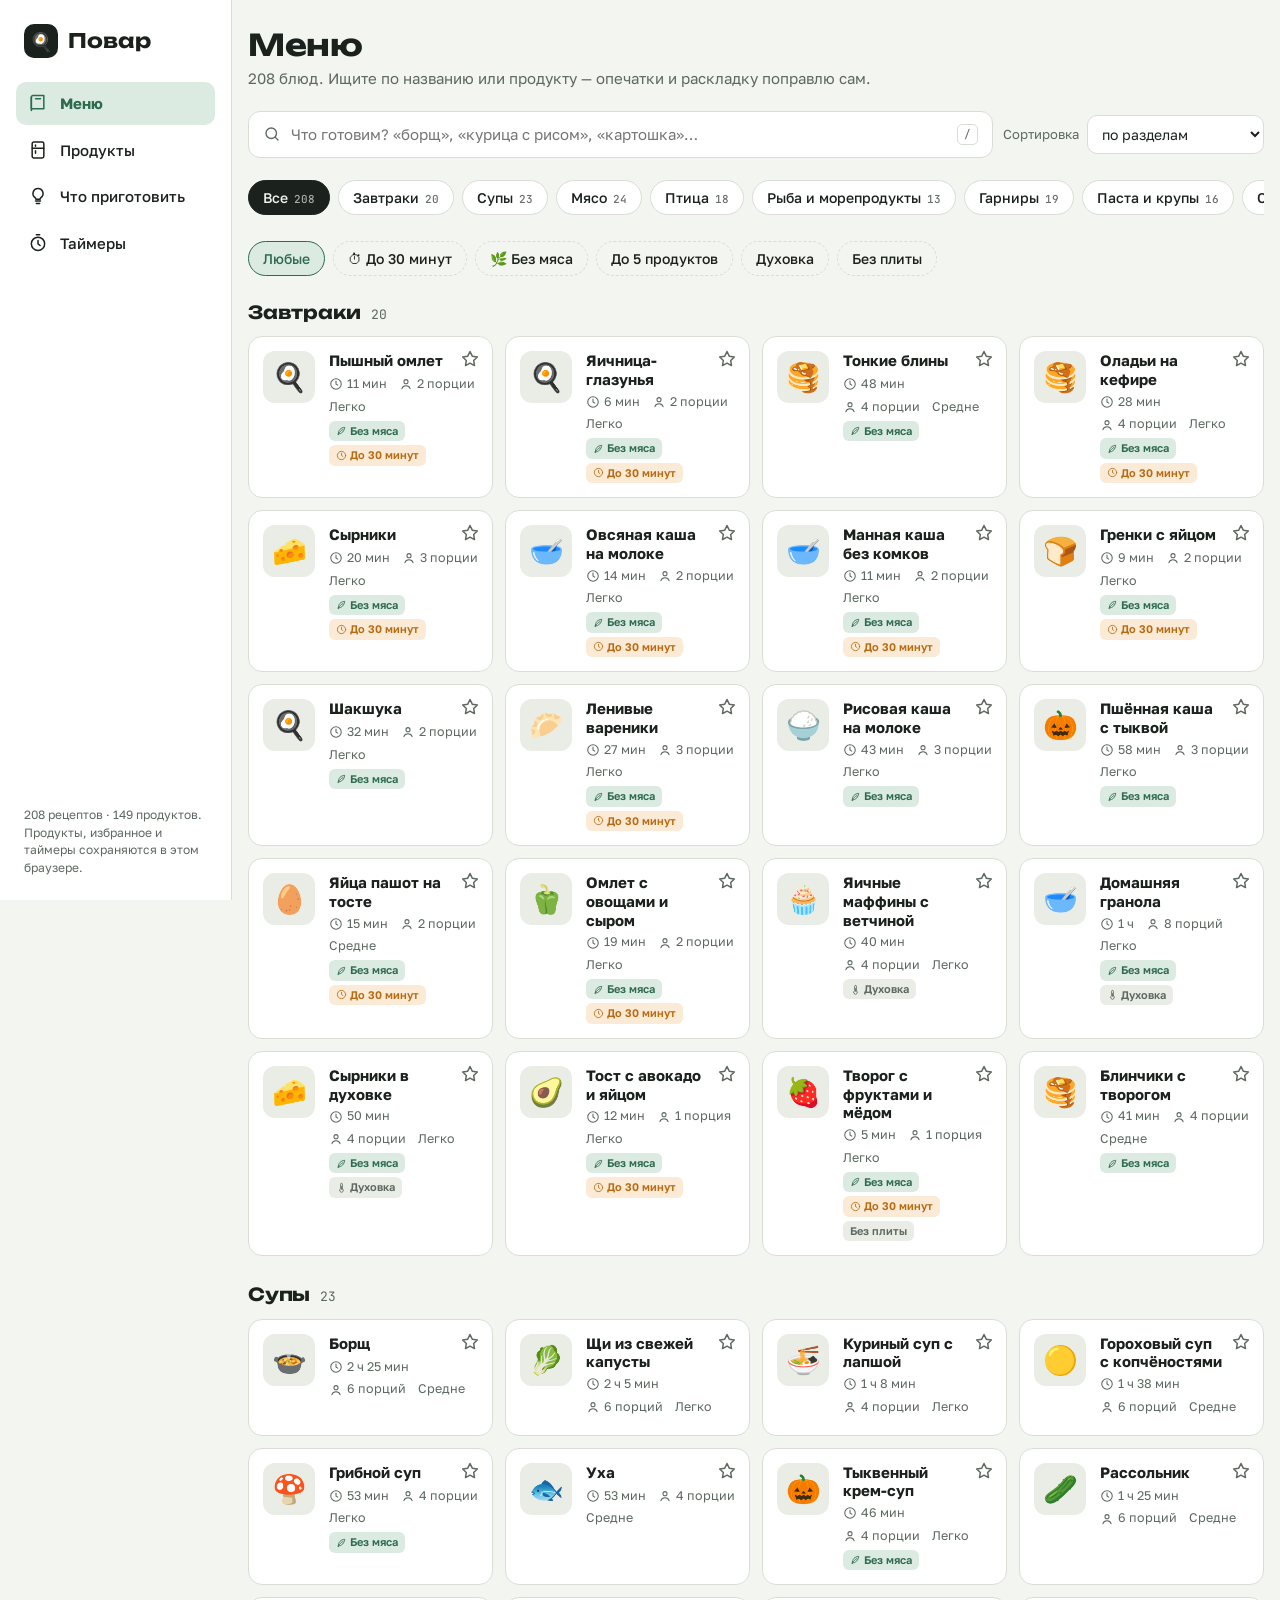
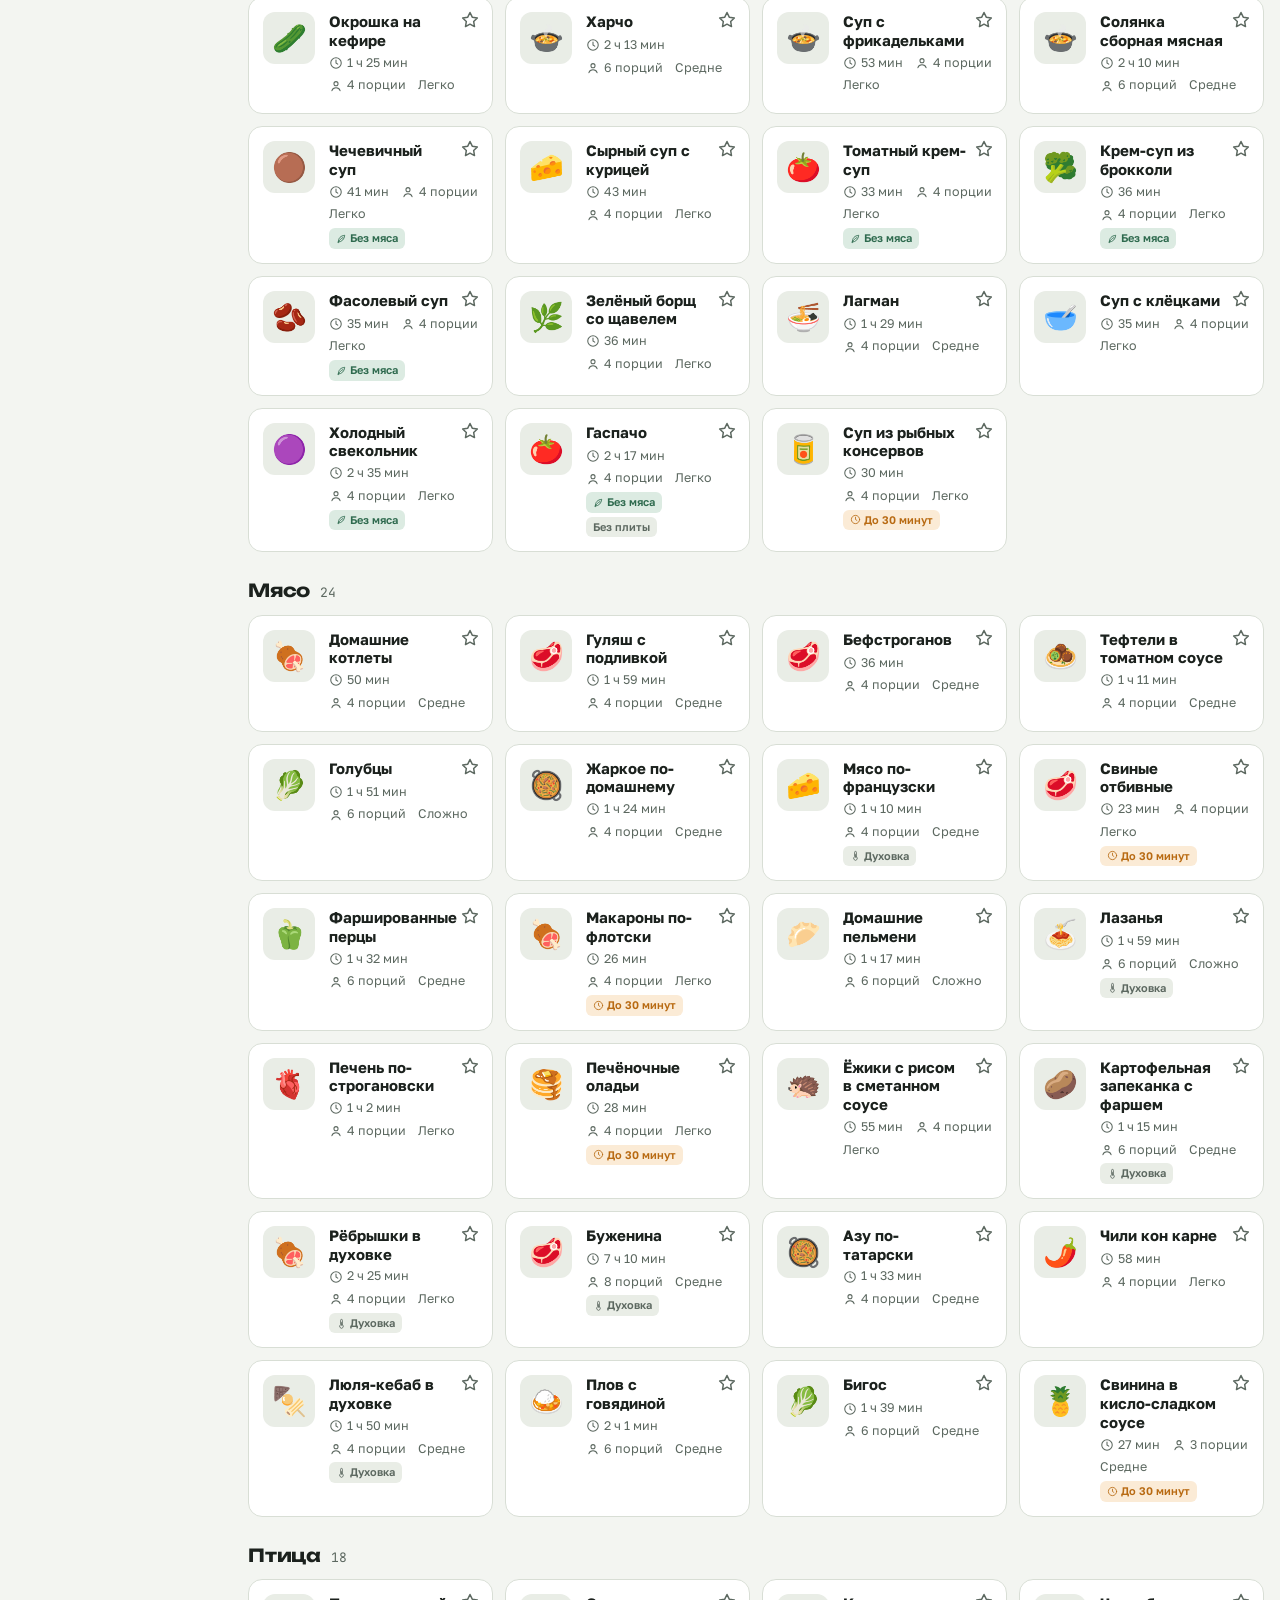
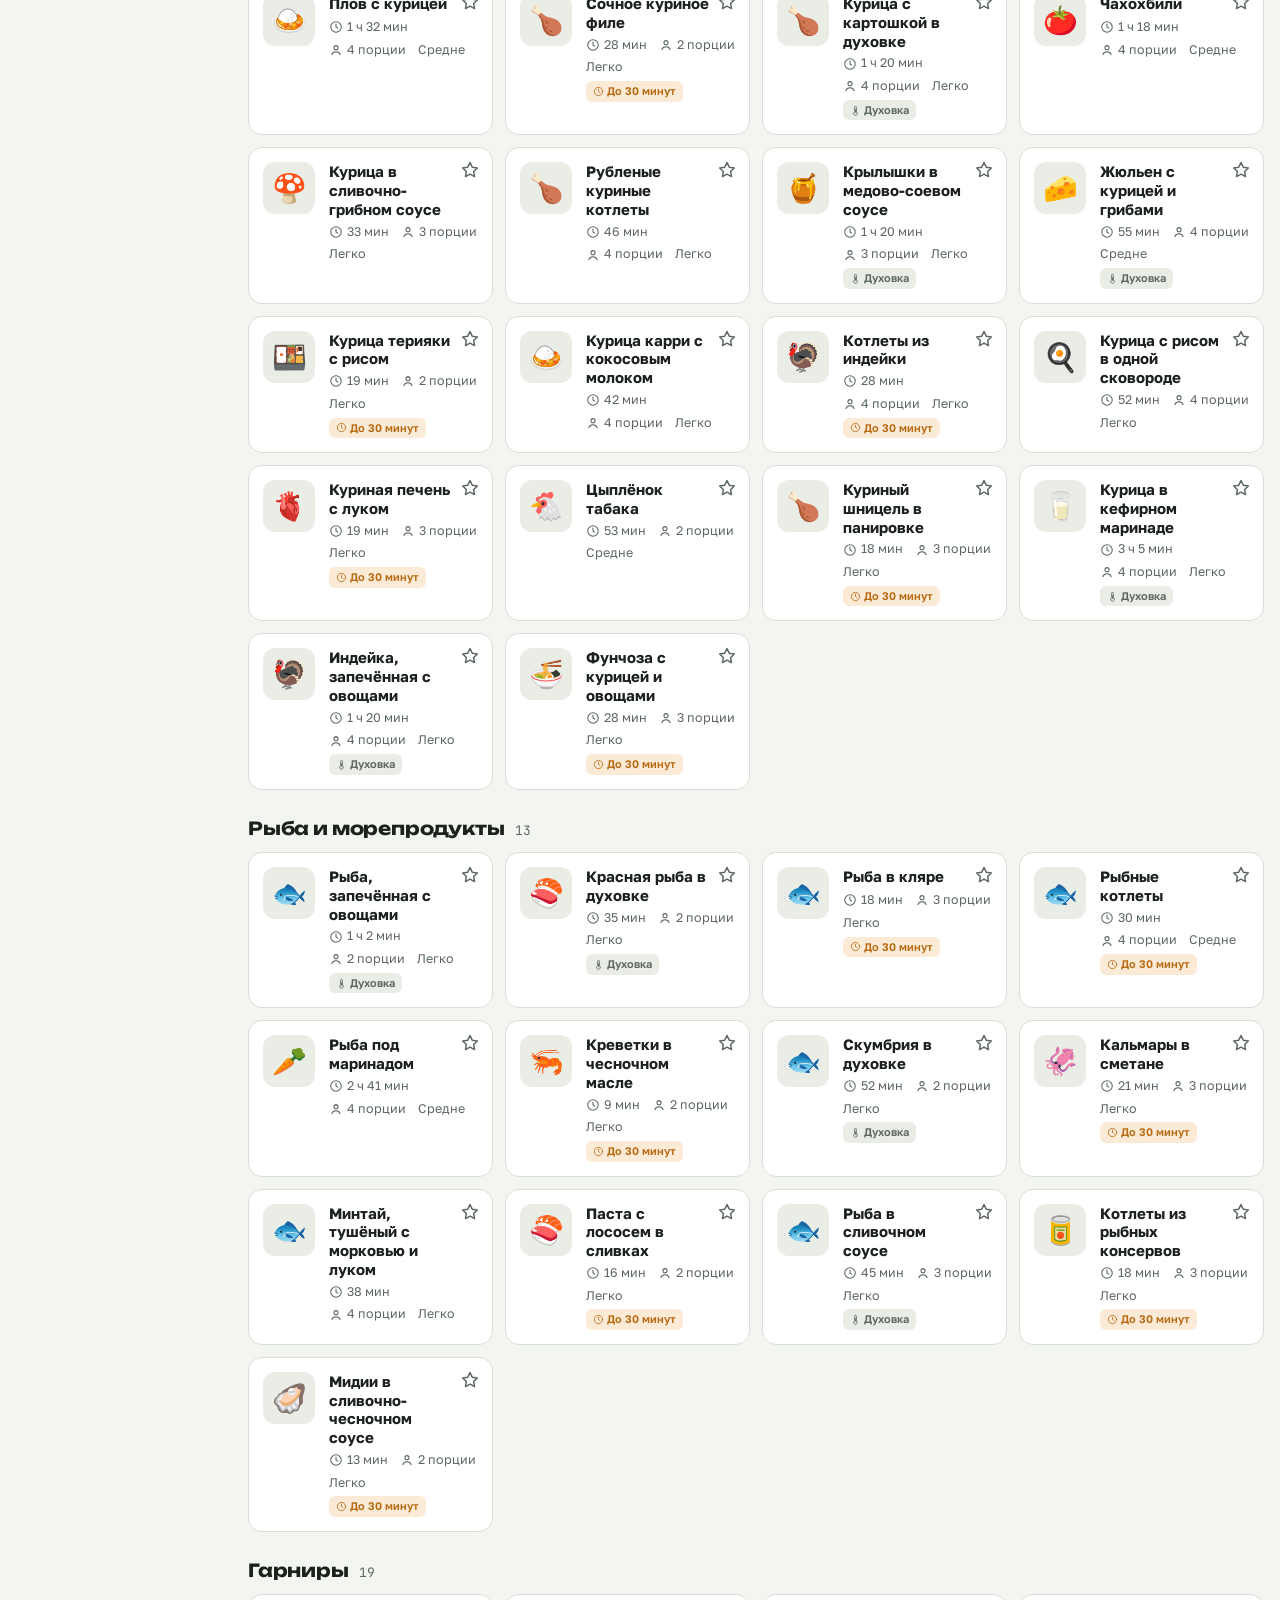
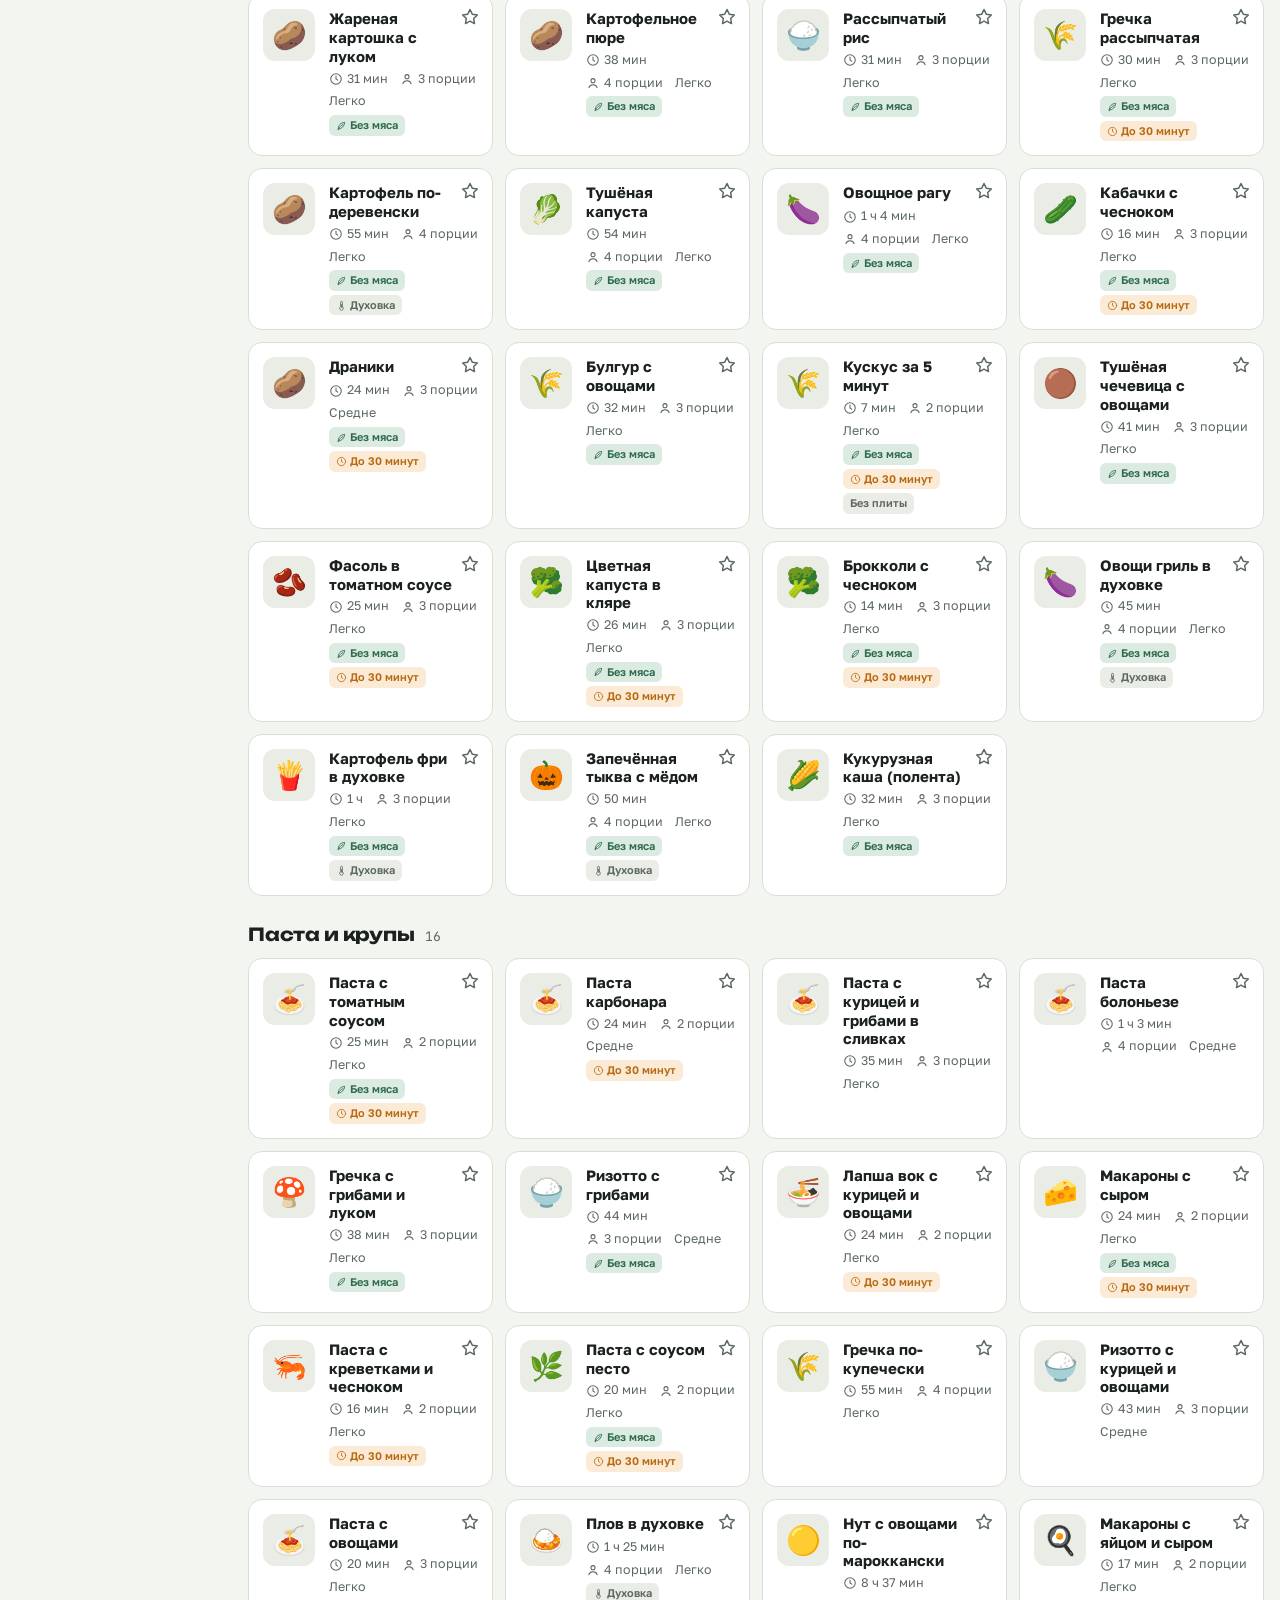
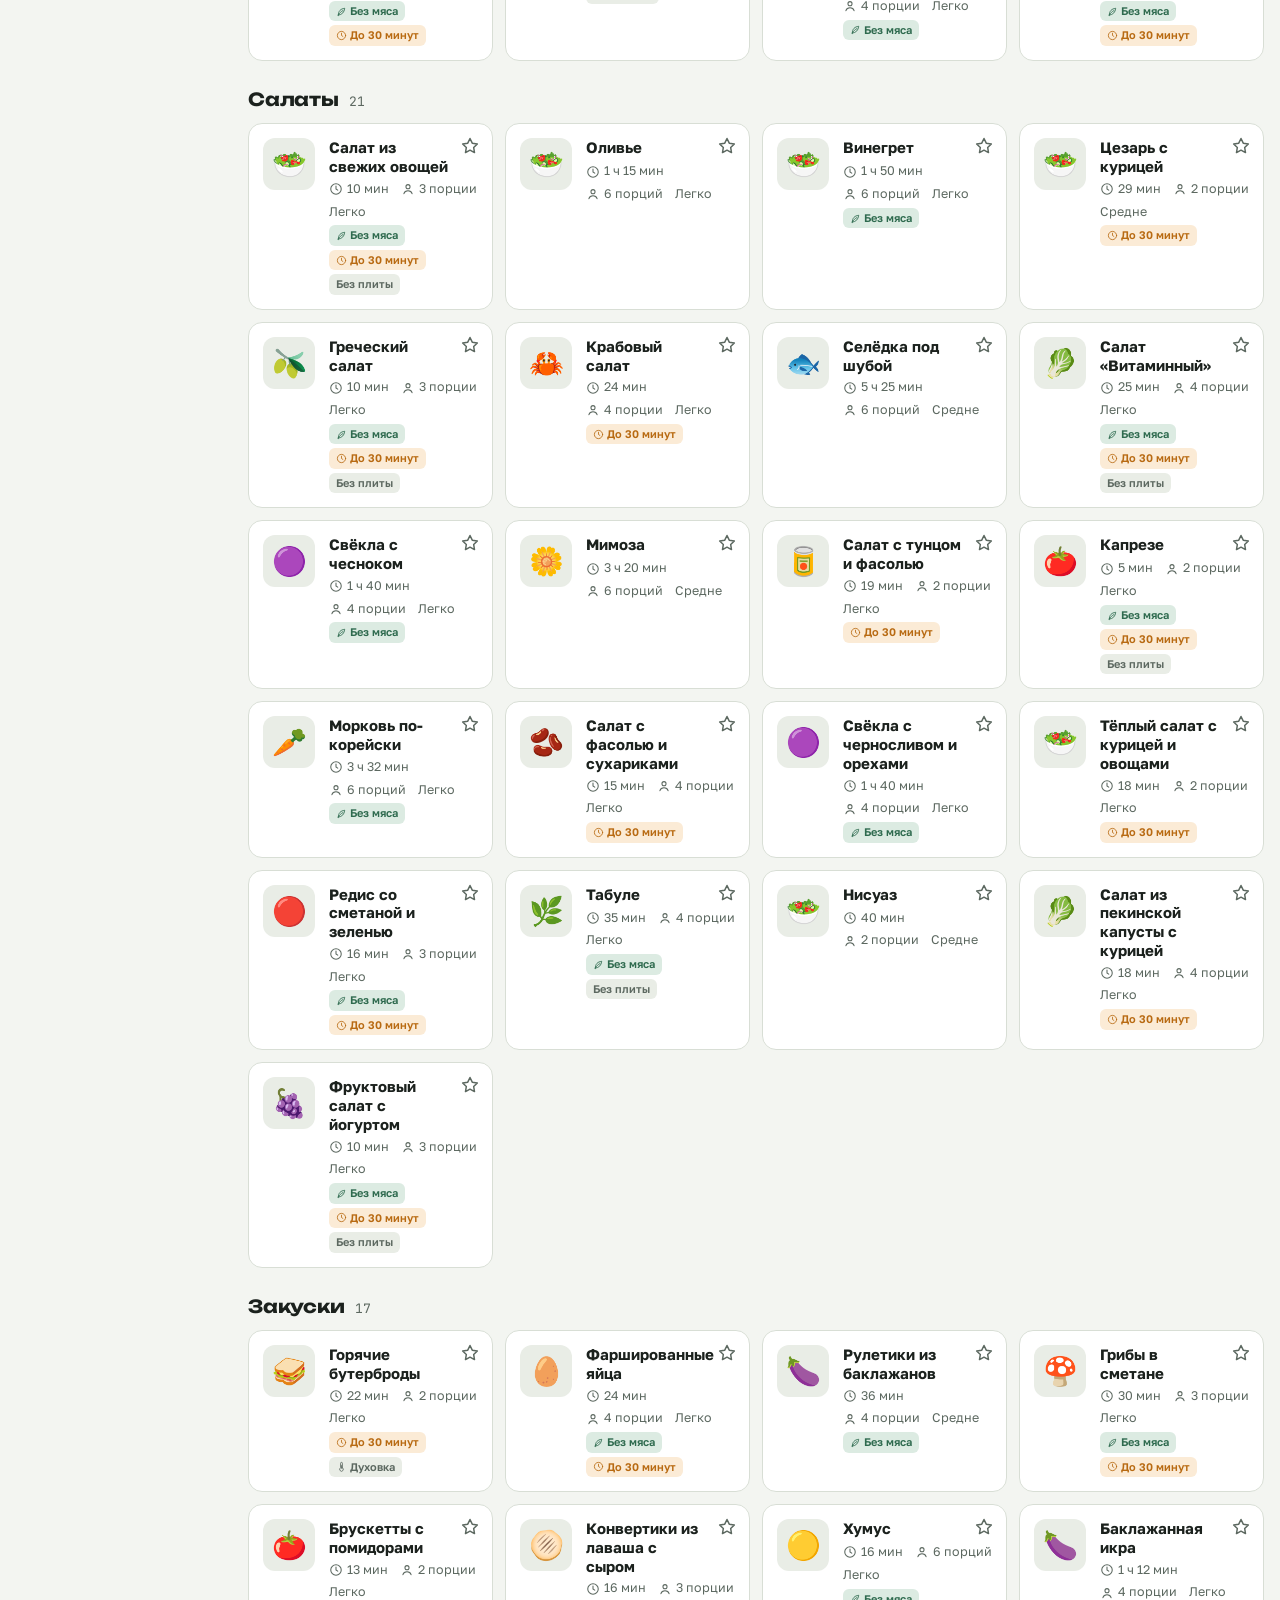
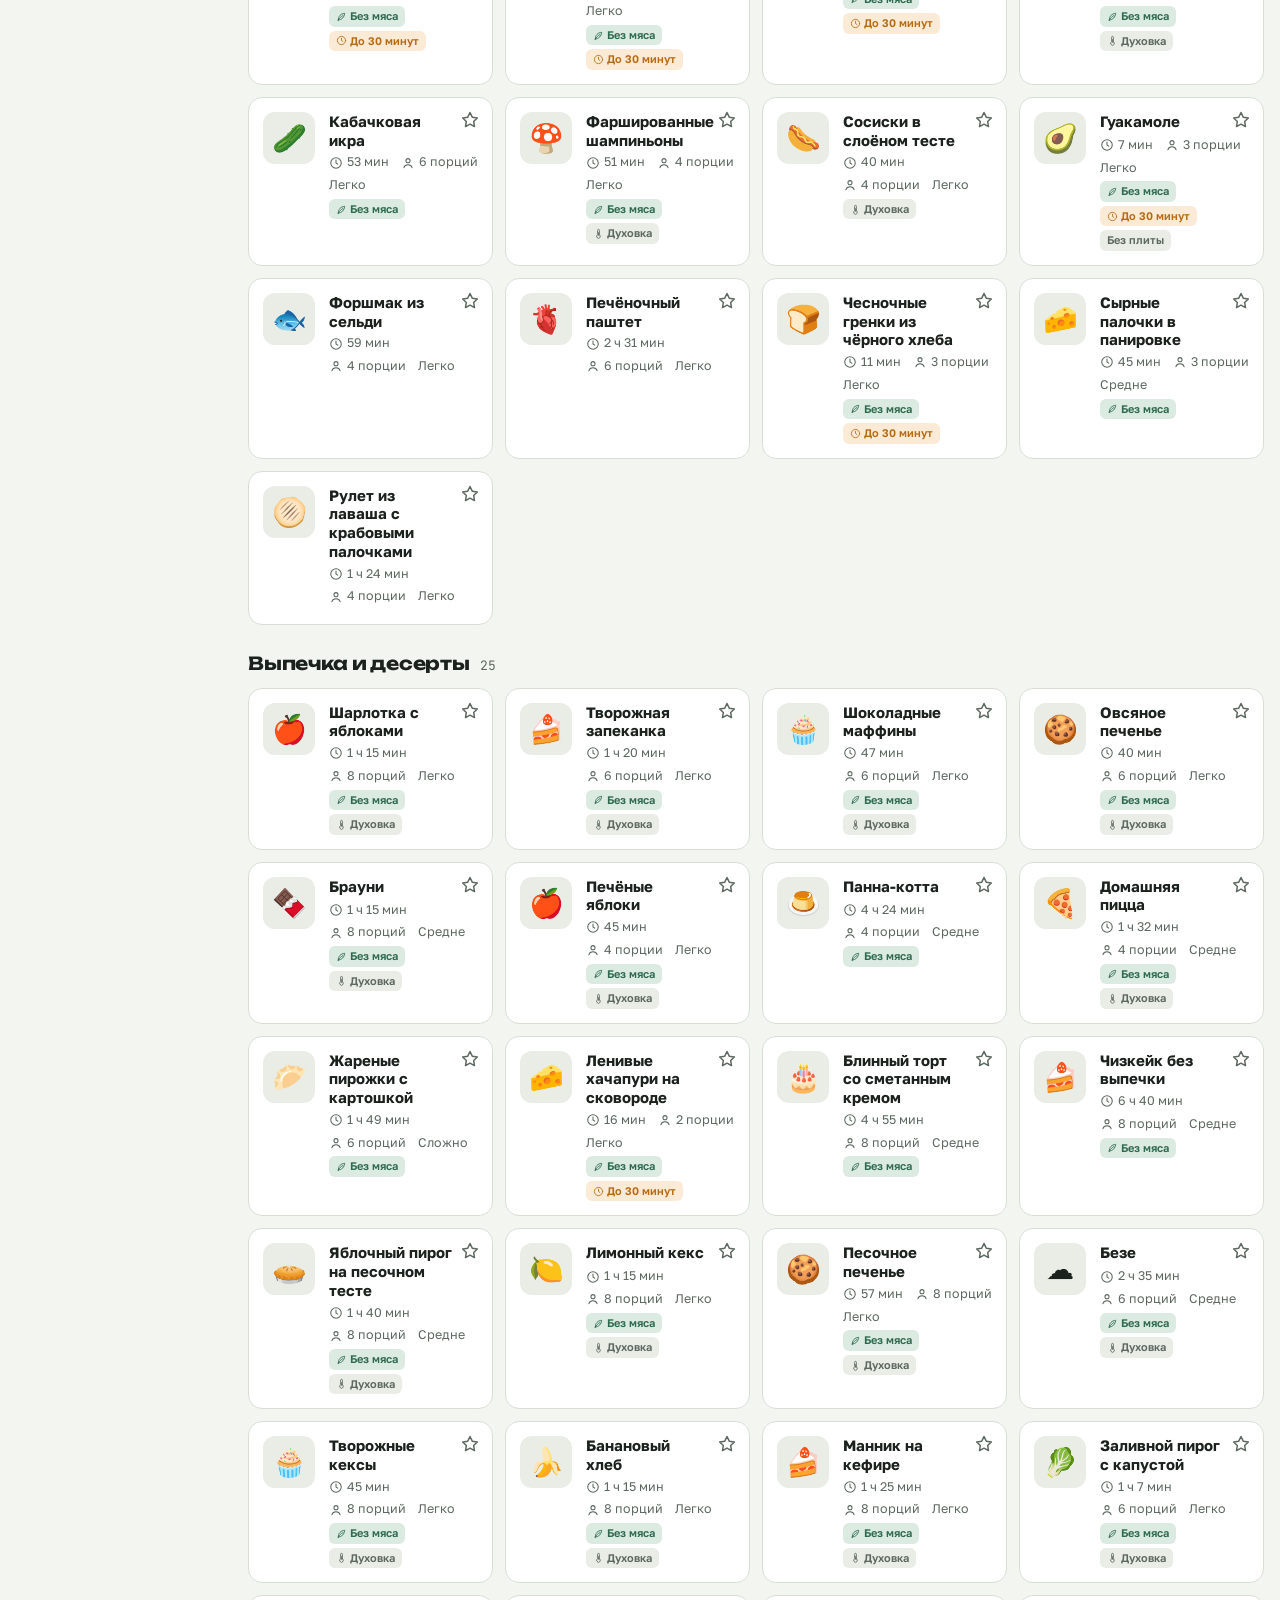
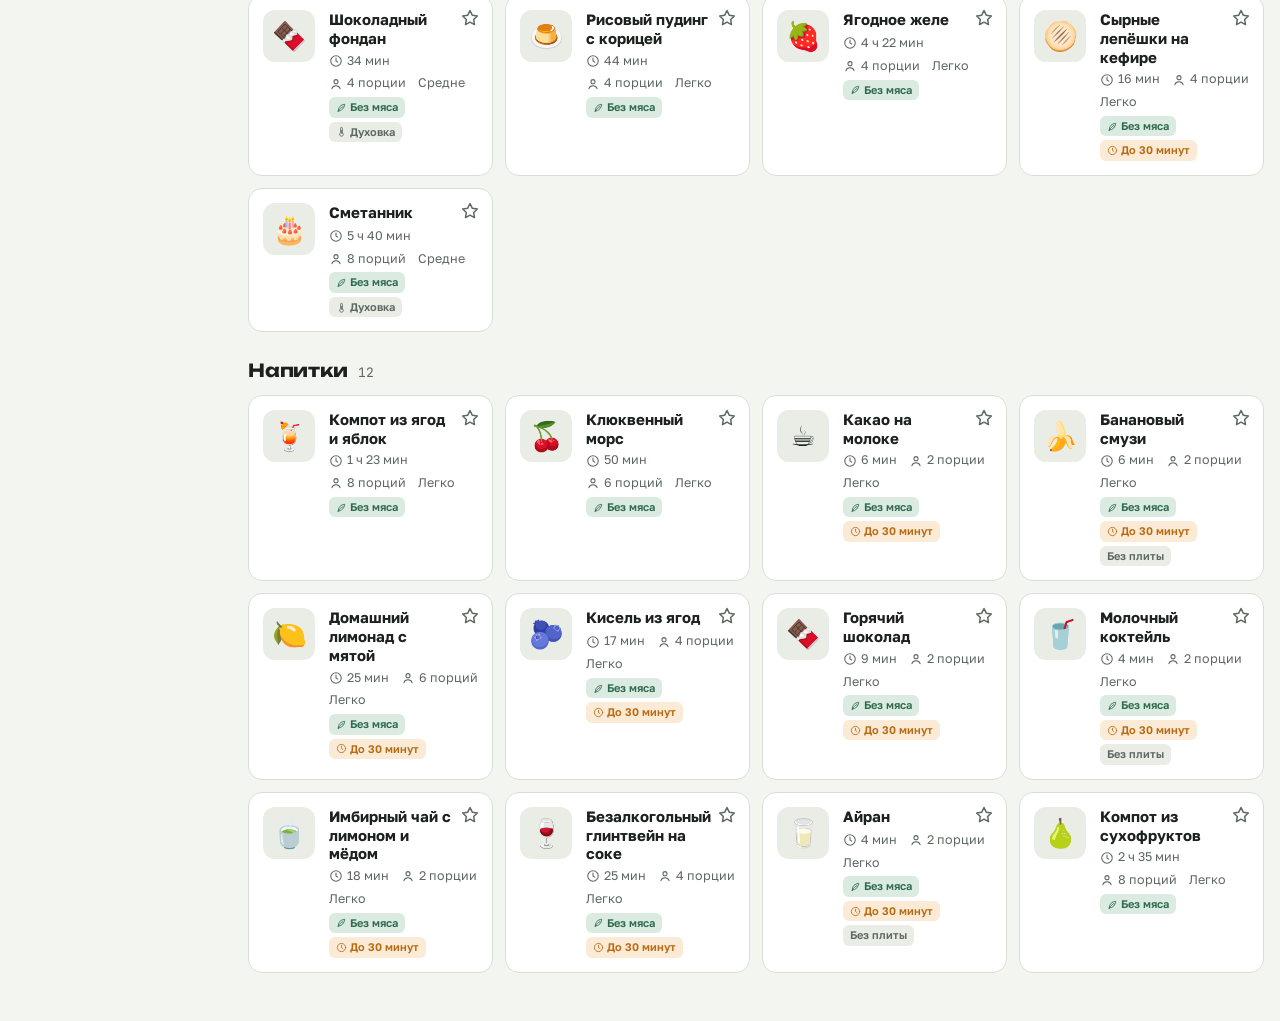
==== commit 612f6f82: "Expand website to 208 recipes, add fuzzy search and UX improvements - 149 products with colloquial a" ====
--- a/web/index.html
+++ b/web/index.html
@@ -250,6 +250,75 @@
 .cook-nav{display:flex;gap:10px;justify-content:space-between}
 .cook-nav .btn{padding:14px 18px;font-size:15px}
 @media (prefers-reduced-motion: reduce){ *{animation:none!important;transition:none!important} }
+
+/* ===== Дополнения: поиск, избранное, покупки, подсказки ===== */
+.block{display:flex;flex-direction:column;gap:12px;width:100%;min-width:0}
+.results{display:flex;flex-direction:column;gap:28px;min-width:0}
+.toolbar .field.grow{flex:1 1 280px}
+.wrap>.field{flex:none}
+.field kbd{font-family:var(--mono);font-size:11px;color:var(--muted);border:1px solid var(--line);border-radius:5px;padding:1px 6px}
+.field .clear{border:0;background:transparent;color:var(--muted);display:grid;place-items:center;padding:4px;border-radius:50%}
+.field .clear:hover{background:var(--sunk);color:var(--ink)}
+.select{display:inline-flex;align-items:center;gap:8px;font-size:13px;color:var(--muted);white-space:nowrap}
+.select select{border:1px solid var(--line);background:var(--surface);border-radius:10px;padding:9px 10px;font-size:14px;color:var(--ink)}
+.chip small{font-family:var(--mono);font-size:11px;opacity:.65;margin-left:2px}
+.chip.ghost{background:transparent;border-style:dashed}
+.chip.ghost[aria-pressed="true"]{background:var(--accent-soft);color:var(--accent);border:1px solid var(--accent)}
+.hintbar{display:flex;align-items:center;gap:8px;font-size:13.5px;color:var(--muted);background:var(--warn-soft);border-radius:10px;padding:8px 12px}
+.hintbar svg{color:var(--warn);flex:none}
+.hintbar b{color:var(--ink)}
+.linkbtn{border:0;background:transparent;color:var(--accent);font-weight:600;padding:0;text-decoration:underline;text-underline-offset:3px;font-size:inherit}
+.empty p{margin:0 0 8px}
+.card{position:relative}
+.card-top{display:flex;align-items:flex-start;gap:6px}
+.card-top .card-title{flex:1;min-width:0}
+.fav{border:0;background:transparent;color:var(--muted);padding:2px;margin:-4px -4px 0 0;border-radius:50%;display:grid;place-items:center;flex:none}
+.fav svg{width:20px;height:20px}
+.fav:hover{color:var(--warn);background:var(--sunk)}
+.fav.on{color:var(--warn)}
+.tags{display:flex;flex-wrap:wrap;gap:4px}
+.tag{display:inline-flex;align-items:center;gap:3px;font-size:11px;font-weight:600;padding:2px 7px;border-radius:6px;background:var(--sunk);color:var(--muted)}
+.tag svg{width:11px;height:11px}
+.tag.t-veg{background:var(--accent-soft);color:var(--accent)}
+.tag.t-quick{background:var(--warn-soft);color:var(--warn)}
+.facts .tag{font-size:12px;padding:4px 10px;border-radius:999px}
+.hero-acts{display:flex;flex-wrap:wrap;gap:8px;align-items:center}
+.btn.on{border-color:var(--warn);color:var(--warn);background:var(--warn-soft)}
+.ing .subs{color:var(--warn)}
+.ing button.dot{padding:0;cursor:pointer;background:transparent}
+.ing button.dot.on{background:var(--ok)}
+.ing button.dot:disabled{cursor:default;opacity:.6}
+.step-n{border:0;cursor:pointer;color:var(--ink)}
+.step-n:hover{background:var(--accent-soft);color:var(--accent)}
+.step-n svg{width:18px;height:18px}
+.step.done{opacity:.55}
+.step.done .step-n{background:var(--ok);color:#fff}
+.step.done p{text-decoration:line-through;text-decoration-color:var(--muted)}
+.tips-panel{background:var(--warn-soft);border-color:transparent}
+.minelist{display:flex;flex-wrap:wrap;gap:6px}
+.minechip{display:inline-flex;align-items:center;gap:4px;border:1px solid var(--line);background:var(--bg);border-radius:999px;padding:5px 10px 5px 8px;font-size:13.5px}
+.minechip span{color:var(--muted);margin-left:2px}
+.minechip:hover{border-color:var(--danger);color:var(--danger)}
+.shop{border-color:var(--accent);background:color-mix(in srgb,var(--accent) 6%,var(--surface))}
+.shop h2{display:inline-flex;align-items:center;gap:8px}
+.shop h2 svg{width:20px;height:20px}
+.shoplist,.unlock{display:grid;grid-template-columns:repeat(auto-fill,minmax(190px,1fr));gap:8px}
+.unlock .pitem .t small{display:block;color:var(--accent);font-weight:600;font-size:12px}
+.unlock .pitem svg{width:18px;height:18px;margin-left:auto;flex:none;color:var(--accent)}
+.unlock .pitem:disabled{opacity:.55;cursor:default}
+.pitem[data-act="bought"]:hover .dot{border-color:var(--ok);background:var(--ok)}
+.badge.alt{background:var(--warn)}
+details.panel summary{cursor:pointer;font-weight:600;list-style:none;display:flex;align-items:center;gap:8px}
+details.panel summary::before{content:"";width:7px;height:7px;border-right:2px solid var(--muted);border-bottom:2px solid var(--muted);transform:rotate(-45deg);transition:transform .15s;flex:none}
+details.panel[open] summary::before{transform:rotate(45deg)}
+.nextstep{max-width:40ch;font-size:14px;color:var(--muted);border-top:1px dashed var(--line);padding-top:12px;margin-top:6px;text-align:center}
+.nextstep .label{display:block;margin-bottom:4px}
+.toast{position:fixed;left:50%;width:max-content;max-width:calc(100vw - 32px);bottom:calc(24px + env(safe-area-inset-bottom,0px));transform:translate(-50%,16px);z-index:50;background:var(--ink);color:var(--bg);padding:10px 16px;border-radius:12px;font-size:14px;display:flex;gap:12px;align-items:center;opacity:0;transition:opacity .25s,transform .25s;box-shadow:0 8px 24px rgba(0,0,0,.2);max-width:calc(100% - 32px)}
+.toast.show{opacity:1;transform:translate(-50%,0)}
+.toast span{min-width:0}
+.toast a{color:var(--f1);font-weight:700;text-decoration:none;white-space:nowrap}
+@media (max-width:860px){ .toast{bottom:calc(var(--nav-h) + 20px + env(safe-area-inset-bottom,0px))} .select{width:100%;justify-content:space-between} .select select{flex:1} }
+.side-foot{line-height:1.45}
 </style>
 <div id="root"></div>
 <script>
@@ -283,9 +352,63 @@
   nuts:["Грецкие орехи","🌰","grocery"],
   pickles:["Огурцы солёные","🥒","cans",80], greenPeas:["Горошек консервированный","🫛","cans"],
   corn:["Кукуруза консервированная","🌽","cans"], olives:["Маслины","🫒","cans"], sauerkraut:["Квашеная капуста","🥬","cans"],
+  cauliflower:["Цветная капуста","🥦","veg"], broccoli:["Брокколи","🥦","veg"], chineseCabbage:["Пекинская капуста","🥬","veg"],
+  spinach:["Шпинат","🌿","veg"], greenOnion:["Зелёный лук","🌱","veg"], ginger:["Имбирь","🫚","veg"], chili:["Перец чили","🌶️","veg",15],
+  avocado:["Авокадо","🥑","veg",180], orange:["Апельсин","🍊","veg",200], pear:["Груши","🍐","veg",180], grapes:["Виноград","🍇","veg"],
+  strawberry:["Клубника","🍓","veg"], cherry:["Вишня","🍒","veg"], plum:["Сливы","🟣","veg",40], mint:["Мята","🌿","veg"],
+  celery:["Сельдерей","🥬","veg"], leek:["Лук-порей","🧅","veg",150], sorrel:["Щавель","🌿","veg"], kiwi:["Киви","🥝","veg",80],
+  turkey:["Индейка","🦃","meat"], liver:["Печень (куриная или говяжья)","🫀","meat"], sausages:["Сосиски","🌭","meat",50],
+  ribs:["Рёбрышки","🍖","meat"], lamb:["Баранина","🍖","meat"], squid:["Кальмары","🦑","meat"], mackerel:["Скумбрия","🐟","meat",400],
+  cannedFish:["Рыбные консервы (сайра, горбуша)","🥫","meat"], tuna:["Тунец консервированный","🥫","meat"], mussels:["Мидии","🦪","meat"],
+  yogurt:["Йогурт натуральный","🥛","dairy"], ryazhenka:["Ряженка","🥛","dairy"], creamCheese:["Сливочный сыр","🧀","dairy"],
+  mozzarella:["Моцарелла","🧀","dairy"], processedCheese:["Плавленый сырок","🧀","dairy",90], suluguni:["Сулугуни / адыгейский","🧀","dairy"],
+  condensedMilk:["Сгущёнка","🥫","dairy"], parmesan:["Пармезан","🧀","dairy"],
+  bulgur:["Булгур","🌾","grocery"], couscous:["Кускус","🌾","grocery"], lentils:["Чечевица","🟤","grocery"], chickpeas:["Нут","🟡","grocery"],
+  beans:["Фасоль сухая","🫘","grocery"], millet:["Пшено","🌾","grocery"], cornGrits:["Кукурузная крупа","🌽","grocery"],
+  starch:["Крахмал","🥣","grocery"], breadcrumbs:["Панировочные сухари","🍞","grocery"], yeast:["Дрожжи сухие","🧫","grocery"],
+  vanilla:["Ванильный сахар","🍬","grocery"], cinnamon:["Корица","🟤","grocery"], mustard:["Горчица","🟡","grocery"], ketchup:["Кетчуп","🥫","grocery"],
+  adjika:["Аджика","🌶️","grocery"], horseradish:["Хрен","⚪","grocery"], raisins:["Изюм","🍇","grocery"], driedApricots:["Курага","🟠","grocery"],
+  prunes:["Чернослив","🟣","grocery"], almonds:["Миндаль","🌰","grocery"], peanuts:["Арахис","🥜","grocery"], sesame:["Кунжут","⚪","grocery"],
+  sunflowerSeeds:["Семечки","🌻","grocery"], jam:["Варенье","🍯","grocery"], cookies:["Печенье песочное","🍪","grocery"],
+  puffPastry:["Тесто слоёное","🥐","grocery"], dumplings:["Пельмени (готовые)","🥟","grocery"], riceNoodles:["Рисовая лапша / фунчоза","🍜","grocery"],
+  coffee:["Кофе молотый","☕","grocery"], tea:["Чай чёрный","🍵","grocery"], oliveOil:["Оливковое масло","🫒","grocery"], driedMushrooms:["Сушёные грибы","🍄","grocery"],
+  cannedBeans:["Фасоль консервированная","🥫","cans"], cannedTomatoes:["Томаты в собственном соку","🥫","cans"], pickledMushrooms:["Маринованные грибы","🍄","cans"],
+  capers:["Каперсы","🫒","cans"], coconutMilk:["Кокосовое молоко","🥥","cans"], lemonJuice:["Лимонный сок","🍋","cans"],
   vegOil:["Растительное масло","🫒","basics"], salt:["Соль","🧂","basics"], pepper:["Чёрный перец","⚫","basics"],
   bayLeaf:["Лавровый лист","🍃","basics"], water:["Вода","💧","basics"], spices:["Специи","🌶️","basics"],
   vinegar:["Уксус","🍶","basics"], soda:["Сода","🧂","basics"], bakingPowder:["Разрыхлитель","🧂","basics"]
+};
+
+/* Синонимы и разговорные названия для поиска */
+const ALIAS = {
+  potato:"картошка картоха картофелина", onion:"лук луковица", garlic:"чесночок", tomato:"томат томаты помидор помидорка черри",
+  cucumber:"огурец огурчик", beet:"свекла бурак буряк", cabbage:"капустка кочан", bellPepper:"паприка перец сладкий перчик",
+  mushrooms:"грибы грибочки шампиньон", greens:"укроп петрушка кинза базилик зелень", lemon:"лимончик лайм", apple:"яблоко яблочко",
+  zucchini:"кабачки цукини", eggplant:"баклажаны синенькие", pumpkin:"тыковка", lettuce:"салат айсберг романо", banana:"банан",
+  berries:"ягода малина черника смородина клюква брусника", chicken:"курочка кура куриное филе грудка бедра бёдра окорочка",
+  beef:"говяжье говядинка", pork:"свинка свининка шея корейка", mince:"фарш мясной рубленое", sausage:"ветчина докторская колбаска",
+  bacon:"грудинка", smoked:"копчёное копченое рёбра ребра", fish:"минтай хек треска рыбка", salmon:"лосось сёмга семга форель горбуша",
+  shrimp:"креветка", herring:"селёдка селедка", crabSticks:"крабовые палочки крабы", egg:"яйцо яичко яички", milk:"молочко",
+  kefir:"кефирчик простокваша", cream:"сливочки", butter:"масло сливочное маслице", cheese:"сырок сырочек", feta:"брынза фета сыр рассольный",
+  sourCream:"сметанка", cottageCheese:"творожок", pasta:"макарошки макароны спагетти паста лапша вермишель рожки перья",
+  rice:"рисовая крупа", buckwheat:"греча гречневая", oats:"овсянка геркулес хлопья", semolina:"манная крупа", peas:"горох гороховый",
+  barley:"перловая крупа ячневая", flour:"мучка", sugar:"сахарок", bread:"батон булка хлебушек багет тост", lavash:"лепёшка лепешка тортилья",
+  mayo:"майонезик", tomatoPaste:"томатная паста", soySauce:"соевый соус", honey:"медок", cocoa:"какао", chocolate:"шоколадка",
+  nuts:"орехи орешки грецкие", pickles:"солёные огурцы маринованные огурчики", greenPeas:"горошек зелёный горошек", corn:"кукуруза",
+  olives:"оливки маслины", sauerkraut:"квашеная капуста кислая капуста", cauliflower:"цветная", broccoli:"брокколи", chineseCabbage:"пекинка китайская капуста",
+  spinach:"шпинат", greenOnion:"лук зелёный перо", ginger:"имбирный корень", chili:"острый перец чили халапеньо", avocado:"авокадо", orange:"апельсины мандарин",
+  pear:"груша", grapes:"виноградинки", strawberry:"клубничка земляника", cherry:"вишенка черешня", plum:"слива", mint:"мята мятный",
+  celery:"сельдерей стебель", leek:"порей", sorrel:"щавель щавелевый", turkey:"индюшка индюшатина индейка филе индейки", liver:"печёнка печенка печень",
+  sausages:"сосиска сардельки", ribs:"рёбра ребра ребрышки", lamb:"баранинка ягнёнок", squid:"кальмар", mackerel:"скумбрия макрель", cannedFish:"сайра горбуша консервы рыбные",
+  tuna:"тунец", mussels:"мидии морепродукты", yogurt:"йогурт греческий", ryazhenka:"ряженка варенец", creamCheese:"филадельфия сливочный сыр маскарпоне",
+  mozzarella:"моцарелла", processedCheese:"плавленый сыр дружба", suluguni:"сулугуни адыгейский", condensedMilk:"сгущённое молоко сгущенка", parmesan:"пармезан",
+  bulgur:"булгур", couscous:"кускус", lentils:"чечевица", chickpeas:"нут турецкий горох", beans:"фасоль", millet:"пшённая пшенная пшено", cornGrits:"полента кукурузная каша",
+  starch:"крахмал кукурузный картофельный", breadcrumbs:"панировка сухари", yeast:"дрожжи", vanilla:"ваниль ванилин", cinnamon:"корица", mustard:"горчица",
+  ketchup:"кетчуп", adjika:"аджика", horseradish:"хрен", raisins:"изюм", driedApricots:"курага", prunes:"чернослив", almonds:"миндаль", peanuts:"арахис",
+  sesame:"кунжут", sunflowerSeeds:"семечки", jam:"варенье джем повидло", cookies:"печенье", puffPastry:"слоёное тесто слоеное", dumplings:"пельмешки пельмени вареники",
+  riceNoodles:"фунчоза стеклянная лапша рисовая", coffee:"кофе", tea:"чай", oliveOil:"оливковое", driedMushrooms:"сушёные грибы белые", cannedBeans:"фасоль в банке",
+  cannedTomatoes:"томаты консервированные пассата", pickledMushrooms:"маринованные грибы опята", capers:"каперсы", coconutMilk:"кокосовое", lemonJuice:"сок лимона",
+  vegOil:"подсолнечное масло", salt:"соль", pepper:"перец молотый", spices:"приправы специи паприка зира куркума карри хмели-сунели орегано"
 };
 const STAPLES = new Set(["vegOil","salt","pepper","bayLeaf","water","spices","vinegar","soda","bakingPowder"]);
 
@@ -616,7 +739,395 @@
  st:[[0,0,"Смешайте какао с сахаром и 2 ложками молока в гладкую пасту."],[2,4,"Нагрейте остальное молоко и введите пасту, мешая венчиком."],[1,1,"Доведите почти до кипения и разлейте."]]},
 {id:"smoothie",n:"Банановый смузи",e:"🍌",c:"dr",s:2,d:1,p:5,k:"blender",
  i:["banana 2 pc","milk 300 ml | или кефир","berries 100 g ?","honey 1 tsp ?"],
- st:[[0,0,"Нарежьте бананы."],[0,1,"Взбейте всё блендером до однородности."],[0,0,"Разлейте по стаканам и подавайте сразу."]]}
+ st:[[0,0,"Нарежьте бананы."],[0,1,"Взбейте всё блендером до однородности."],[0,0,"Разлейте по стаканам и подавайте сразу."]]},
+/* ---------- Завтраки (дополнение) ---------- */
+{id:"riceMilkPorridge",n:"Рисовая каша на молоке",e:"🍚",c:"b",s:3,d:1,p:2,k:"pot lid spatula",
+ i:["rice 150 g | круглый","milk 600 ml","water 200 ml","sugar 2 tbsp","salt 1 pinch","butter 20 g","raisins 30 g ?"],
+ st:[[4,3,"Залейте промытый рис водой и доведите до кипения."],[1,10,"Варите, пока вода не впитается."],[2,3,"Влейте горячее молоко, добавьте сахар и соль."],[1,20,"Варите на слабом огне, помешивая, до мягкости риса."],[0,5,"Добавьте масло и изюм, дайте постоять под крышкой."]]},
+{id:"milletPumpkin",n:"Пшённая каша с тыквой",e:"🎃",c:"b",s:3,d:1,p:10,k:"pot lid board knife",
+ i:["millet 150 g","pumpkin 300 g","milk 500 ml","water 200 ml","sugar 2 tbsp","salt 1 pinch","butter 20 g"],
+ st:[[0,0,"Промойте пшено горячей водой, чтобы ушла горечь. Тыкву нарежьте кубиком 1 см."],[2,10,"Проварите тыкву в воде до мягкости."],[2,3,"Добавьте пшено и молоко, доведите до кипения."],[1,25,"Варите под крышкой, помешивая, до густоты."],[0,10,"Добавьте масло, сахар и дайте постоять."]]},
+{id:"poachedEggs",n:"Яйца пашот на тосте",e:"🥚",c:"b",s:2,d:2,p:5,k:"pot ladle pan",
+ i:["egg 2 pc","bread 2 pc","vinegar 1 tbsp","butter 10 g","avocado 1 pc ?","salt tt","pepper tt"],
+ st:[[2,5,"Доведите воду с уксусом до слабого кипения — только мелкие пузырьки."],[0,0,"Разбейте яйцо в чашку. Закрутите воду воронкой и влейте яйцо в центр."],[1,3,"Варите 3 минуты, достаньте шумовкой на бумажное полотенце."],[3,2,"Подсушите хлеб на сухой сковороде, смажьте маслом или разомните сверху авокадо."],[0,0,"Положите яйцо на тост, посолите и поперчите."]],
+ t:["Берите самые свежие яйца — белок будет держаться плотнее."]},
+{id:"vegOmelet",n:"Омлет с овощами и сыром",e:"🫑",c:"b",s:2,d:1,p:7,k:"bowl whisk pan lid spatula board knife",
+ i:["egg 4 pc","milk 60 ml","bellPepper 0.5 pc","tomato 1 pc","cheese 50 g","greenOnion 10 g ?","butter 15 g","salt tt","pepper tt"],
+ st:[[2,4,"Обжарьте перец кубиком на масле."],[2,2,"Добавьте помидор без семян."],[0,0,"Взбейте яйца с молоком, солью и перцем."],[1,6,"Залейте овощи, посыпьте сыром, накройте крышкой и готовьте до схватывания."],[0,0,"Посыпьте зелёным луком и сложите пополам."]]},
+{id:"eggMuffins",n:"Яичные маффины с ветчиной",e:"🧁",c:"b",s:4,d:1,p:10,k:"oven dish bowl whisk grater",
+ i:["egg 6 pc","sausage 100 g","cheese 80 g","bellPepper 0.5 pc ?","greenOnion 10 g","milk 50 ml","vegOil 1 tsp","salt tt","pepper tt"],
+ st:[[5,10,"Разогрейте духовку.",180],[0,0,"Взбейте яйца с молоком, солью и перцем. Добавьте ветчину кубиком, тёртый сыр, перец и лук."],[0,0,"Смажьте формочки и разлейте смесь на 3/4."],[5,20,"Запекайте до румяных шапочек.",180]],
+ t:["Хранятся 3 дня в холодильнике — удобный завтрак с собой."]},
+{id:"granola",n:"Домашняя гранола",e:"🥣",c:"b",s:8,d:1,p:5,k:"oven sheet bowl",
+ i:["oats 300 g","honey 4 tbsp","vegOil 3 tbsp","nuts 80 g","sunflowerSeeds 50 g ?","raisins 60 g","cinnamon 1 tsp","salt 1 pinch"],
+ st:[[5,10,"Разогрейте духовку.",160],[0,0,"Смешайте хлопья, рубленые орехи, семечки, корицу и соль. Полейте мёдом с маслом и перемешайте."],[5,25,"Рассыпьте по противню и запекайте, перемешав один раз.",160],[0,20,"Остудите, добавьте изюм. Храните в банке, подавайте с йогуртом."]]},
+{id:"cheesecakesOven",n:"Сырники в духовке",e:"🧀",c:"b",s:4,d:1,p:10,k:"oven sheet bowl fork",
+ i:["cottageCheese 500 g","egg 1 pc","semolina 3 tbsp","sugar 3 tbsp","vanilla 1 tsp ?","salt 1 pinch","flour 2 tbsp"],
+ st:[[0,15,"Смешайте творог, яйцо, манку, сахар и соль. Дайте манке набухнуть."],[5,10,"Разогрейте духовку.",180,1],[0,0,"Сформируйте сырники, обваляйте в муке и выложите на бумагу."],[5,25,"Запекайте до золотистого цвета, перевернув через 15 минут.",180]]},
+{id:"avocadoToast",n:"Тост с авокадо и яйцом",e:"🥑",c:"b",s:1,d:1,p:5,k:"pan fork board knife",
+ i:["bread 2 pc","avocado 1 pc","egg 1 pc","lemon 0.25 pc","chili 0.25 pc ?","vegOil 1 tsp","salt tt","pepper tt"],
+ st:[[3,3,"Подсушите хлеб на сухой сковороде."],[0,0,"Разомните авокадо вилкой с лимонным соком, солью и перцем."],[2,4,"Пожарьте яйцо на масле."],[0,0,"Намажьте авокадо на тост, сверху яйцо и немного чили."]]},
+{id:"cottageFruit",n:"Творог с фруктами и мёдом",e:"🍓",c:"b",s:1,d:1,p:5,k:"bowl board knife",
+ i:["cottageCheese 150 g","yogurt 50 g | или сметана","honey 1 tbsp","banana 0.5 pc","berries 50 g ?","nuts 15 g ?"],
+ st:[[0,0,"Смешайте творог с йогуртом до кремовой текстуры."],[0,0,"Выложите в пиалу, сверху банан кружками, ягоды и орехи."],[0,0,"Полейте мёдом."]]},
+{id:"crepesCottage",n:"Блинчики с творогом",e:"🥞",c:"b",s:4,d:2,p:15,k:"bowl whisk pan spatula",
+ i:["milk 500 ml","egg 2 pc","flour 200 g","sugar 3 tbsp","cottageCheese 400 g","raisins 40 g ?","vanilla 1 tsp ?","vegOil 2 tbsp","butter 30 g","salt 1 pinch"],
+ st:[[0,0,"Замесите тесто для тонких блинов из молока, яиц, муки, 1 ложки сахара, соли и масла."],[3,20,"Выпеките блины."],[0,0,"Смешайте творог с оставшимся сахаром, ванилью и изюмом."],[0,0,"Выложите начинку на блин и заверните конвертом."],[2,6,"Обжарьте конвертики на сливочном масле с двух сторон."]]},
+
+/* ---------- Супы (дополнение) ---------- */
+{id:"solyanka",n:"Солянка сборная мясная",e:"🍲",c:"s",s:6,d:2,p:20,k:"big pan board knife ladle",
+ i:["beef 400 g","smoked 300 g | разные копчёности","sausage 150 g","pickles 4 pc","onion 2 pc","tomatoPaste 3 tbsp","olives 100 g","capers 1 tbsp ?","lemon 1 pc","water 2500 ml","vegOil 2 tbsp","bayLeaf 2 pc","pepper tt","sourCream 100 g ?"],
+ st:[[4,10,"Залейте говядину водой, доведите до кипения, снимите пену."],[1,80,"Варите бульон, достаньте мясо и нарежьте."],[2,6,"Обжарьте лук, добавьте томатную пасту.",0,1],[1,8,"Добавьте тёртые огурцы и немного рассола, потушите.",0,1],[2,10,"В бульон положите все мясные нарезки соломкой, зажарку, маслины и каперсы."],[0,10,"Дайте настояться, подавайте с лимоном и сметаной."]],
+ t:["Солить не нужно — хватает огурцов и копчёностей."]},
+{id:"lentilSoup",n:"Чечевичный суп",e:"🟤",c:"s",s:4,d:1,p:10,k:"pot board knife ladle",
+ i:["lentils 250 g | красная","onion 1 pc","carrot 1 pc","potato 2 pc ?","tomatoPaste 1 tbsp","garlic 2 pc","spices 1 tsp | зира, куркума","water 1500 ml","vegOil 2 tbsp","lemon 0.5 pc ?","salt tt"],
+ st:[[2,5,"Обжарьте лук и морковь в кастрюле."],[2,1,"Добавьте чеснок, специи и томатную пасту."],[4,5,"Всыпьте промытую чечевицу и картофель, залейте водой, доведите до кипения."],[1,20,"Варите до разваривания чечевицы, посолите."],[0,0,"Подавайте с долькой лимона. Можно пробить блендером в крем-суп."]]},
+{id:"cheeseSoup",n:"Сырный суп с курицей",e:"🧀",c:"s",s:4,d:1,p:10,k:"pot pan board knife ladle",
+ i:["chicken 300 g","processedCheese 2 pc","potato 3 pc","carrot 1 pc","onion 1 pc","water 1800 ml","butter 20 g","greens 10 g","salt tt","pepper tt"],
+ st:[[4,8,"Отварите курицу, снимите пену, достаньте и нарежьте."],[2,15,"Добавьте в бульон картофель кубиком."],[2,5,"Обжарьте лук и морковь на масле.",0,1],[2,5,"Добавьте зажарку и курицу."],[1,5,"Добавьте натёртые сырки и мешайте до полного растворения."],[0,0,"Посыпьте зеленью."]],
+ t:["Подморозьте сырки 15 минут — легче натереть."]},
+{id:"tomatoSoup",n:"Томатный крем-суп",e:"🍅",c:"s",s:4,d:1,p:10,k:"pot blender board knife",
+ i:["tomato 6 pc | или 800 г в собственном соку","onion 1 pc","garlic 3 pc","cream 100 ml","sugar 1 tsp","water 500 ml","oliveOil 2 tbsp","greens 10 g | базилик","salt tt","pepper tt"],
+ st:[[2,5,"Обжарьте лук и чеснок на оливковом масле."],[2,15,"Добавьте помидоры кусочками, сахар, соль, воду. Варите."],[0,0,"Пробейте блендером до гладкости."],[1,3,"Влейте сливки и прогрейте."],[0,0,"Подавайте с базиликом и гренками."]]},
+{id:"broccoliSoup",n:"Крем-суп из брокколи",e:"🥦",c:"s",s:4,d:1,p:10,k:"pot blender board knife",
+ i:["broccoli 500 g","potato 2 pc","onion 1 pc","cream 150 ml","water 1000 ml","butter 20 g","cheese 40 g ?","salt tt","pepper tt"],
+ st:[[2,4,"Обжарьте лук на масле."],[2,12,"Добавьте картофель кубиком и воду, варите."],[2,7,"Добавьте соцветия брокколи и варите до мягкости — не дольше, чтобы цвет остался ярким."],[0,0,"Пробейте блендером."],[1,3,"Влейте сливки, посолите, прогрейте. Подавайте с тёртым сыром."]]},
+{id:"beanSoup",n:"Фасолевый суп",e:"🫘",c:"s",s:4,d:1,p:10,k:"pot pan board knife ladle",
+ i:["cannedBeans 400 g | 1 банка","potato 2 pc","carrot 1 pc","onion 1 pc","tomatoPaste 1 tbsp","garlic 2 pc","smoked 150 g ?","water 1500 ml","vegOil 2 tbsp","salt tt","pepper tt","greens 10 g"],
+ st:[[4,5,"Вскипятите воду, добавьте картофель кубиком."],[2,5,"Обжарьте лук, морковь и копчёности, добавьте пасту.",0,1],[2,10,"Положите зажарку к картофелю."],[2,5,"Добавьте фасоль вместе с жидкостью, чеснок, посолите."],[0,5,"Посыпьте зеленью и дайте постоять."]]},
+{id:"sorrelSoup",n:"Зелёный борщ со щавелем",e:"🌿",c:"s",s:4,d:1,p:10,k:"pot board knife ladle",
+ i:["chicken 300 g","sorrel 200 g","potato 3 pc","egg 2 pc","carrot 1 pc","onion 1 pc","water 2000 ml","vegOil 1 tbsp","salt tt","sourCream 100 g"],
+ st:[[4,8,"Сварите куриный бульон, снимите пену."],[2,9,"Отварите яйца вкрутую.",0,1],[2,15,"Добавьте картофель кубиком, лук и морковь."],[2,3,"Добавьте нарезанный щавель и сразу выключите — он варится мгновенно."],[0,0,"Подавайте с половинкой яйца и сметаной."]]},
+{id:"lagman",n:"Лагман",e:"🍜",c:"s",s:4,d:2,p:20,k:"kazan pot board knife",
+ i:["beef 500 g","pasta 300 g | лапша","onion 2 pc","carrot 1 pc","bellPepper 1 pc","tomato 2 pc","potato 2 pc ?","garlic 3 pc","tomatoPaste 1 tbsp","spices 1 tsp | зира, кориандр","water 1200 ml","vegOil 3 tbsp","greens 15 g","salt tt"],
+ st:[[4,8,"Обжарьте говядину кусочками до корочки."],[2,6,"Добавьте лук, затем морковь и перец соломкой."],[2,5,"Добавьте помидоры, пасту, чеснок, специи."],[1,50,"Залейте водой, посолите и тушите до мягкости мяса. За 20 минут добавьте картофель."],[2,8,"Отварите лапшу отдельно.",0,1],[0,0,"Разложите лапшу по пиалам и залейте подливой, посыпьте зеленью."]]},
+{id:"dumplingSoup",n:"Суп с клёцками",e:"🥣",c:"s",s:4,d:1,p:10,k:"pot bowl board knife ladle",
+ i:["chicken 300 g","potato 2 pc","carrot 1 pc","onion 1 pc","egg 1 pc","flour 100 g","water 2000 ml","butter 10 g","salt tt","greens 10 g"],
+ st:[[4,8,"Сварите бульон из курицы."],[2,10,"Добавьте картофель, морковь и лук."],[0,0,"Замесите тесто для клёцек: яйцо, 3 ложки бульона, мука, соль — как густая сметана."],[2,7,"Опускайте тесто в кипящий суп чайной ложкой. Клёцки готовы, когда всплывут."],[0,0,"Добавьте масло и зелень."]]},
+{id:"svekolnik",n:"Холодный свекольник",e:"🟣",c:"s",s:4,d:1,p:15,k:"pot board knife grater",
+ i:["beet 2 pc","cucumber 2 pc","egg 3 pc","potato 2 pc","greenOnion 20 g","greens 15 g","kefir 800 ml | или свекольный отвар","sourCream 100 g","lemon 0.5 pc","salt tt"],
+ st:[[2,50,"Отварите свёклу и картофель, отдельно яйца вкрутую."],[0,30,"Остудите, натрите свёклу, нарежьте остальное мелким кубиком."],[0,0,"Залейте кефиром или остывшим отваром, добавьте лимонный сок и соль."],[0,60,"Охладите. Подавайте со сметаной и половинкой яйца."]]},
+{id:"gazpacho",n:"Гаспачо",e:"🍅",c:"s",s:4,d:1,p:15,k:"blender board knife sieve",
+ i:["tomato 8 pc | спелые","cucumber 1 pc","bellPepper 1 pc","onion 0.5 pc","garlic 1 pc","bread 1 pc","oliveOil 3 tbsp","vinegar 1 tbsp","salt tt","pepper tt"],
+ st:[[0,0,"Ошпарьте помидоры и снимите кожицу. Замочите хлеб в воде."],[0,2,"Пробейте все овощи с хлебом, маслом и уксусом в блендере до гладкости."],[0,0,"Протрите через сито, посолите."],[0,120,"Охладите не менее двух часов. Подавайте с кубиками огурца и гренками."]]},
+{id:"fishCanSoup",n:"Суп из рыбных консервов",e:"🥫",c:"s",s:4,d:1,p:5,k:"pot board knife ladle",
+ i:["cannedFish 1 pc | банка сайры","potato 3 pc","rice 50 g | или пшено","carrot 1 pc","onion 1 pc","water 1800 ml","vegOil 1 tbsp","bayLeaf 1 pc","salt tt","greens 10 g"],
+ st:[[4,5,"Вскипятите воду, добавьте промытый рис."],[2,10,"Добавьте картофель кубиком."],[2,5,"Обжарьте лук с морковью и добавьте в суп.",0,1],[2,5,"Добавьте рыбу с маслом из банки, разомните вилкой, положите лавр, посолите."],[0,5,"Посыпьте зеленью."]]},
+
+/* ---------- Мясо (дополнение) ---------- */
+{id:"pelmeni",n:"Домашние пельмени",e:"🥟",c:"m",s:6,d:3,p:60,k:"bowl board knife big ladle",
+ i:["flour 500 g","egg 1 pc","water 200 ml | ледяная","mince 600 g | свинина + говядина","onion 2 pc","butter 30 g","salt tt","pepper tt","sourCream 150 g ?"],
+ st:[[0,0,"Замесите крутое тесто из муки, яйца, воды и соли. Накройте и дайте отдохнуть 30 минут."],[0,0,"Смешайте фарш с мелко рубленым луком, солью, перцем и 3 ложками воды."],[0,0,"Раскатайте тесто тонко, вырежьте кружки стаканом, лепите пельмени."],[4,10,"Вскипятите большую кастрюлю подсоленной воды."],[2,7,"Варите пельмени партиями: после всплытия ещё 5 минут."],[0,0,"Подавайте с маслом, сметаной или уксусом."]],
+ t:["Лишние заморозьте на доске, потом пересыпьте в пакет."]},
+{id:"lasagna",n:"Лазанья",e:"🍝",c:"m",s:6,d:3,p:30,k:"oven dish deep pot whisk grater",
+ i:["pasta 250 g | листы лазаньи","mince 500 g","onion 1 pc","carrot 1 pc","garlic 2 pc","cannedTomatoes 400 g","tomatoPaste 1 tbsp","butter 50 g","flour 50 g","milk 700 ml","cheese 200 g","oliveOil 2 tbsp","salt tt","pepper tt"],
+ st:[[2,6,"Обжарьте лук, морковь и чеснок."],[3,8,"Добавьте фарш и жарьте до рассыпчатости."],[1,25,"Добавьте томаты и пасту, посолите, тушите."],[1,8,"Соус бешамель: растопите масло, обжарьте муку, влейте молоко тонкой струйкой, варите до густоты.",0,1],[5,10,"Разогрейте духовку.",180,1],[0,0,"Собирайте слоями: бешамель, листы, мясной соус, сыр. Повторите 3–4 раза, сверху бешамель и сыр."],[5,40,"Запекайте до румяной корочки.",180],[0,10,"Дайте постоять перед нарезкой."]]},
+{id:"liverStroganoff",n:"Печень по-строгановски",e:"🫀",c:"m",s:4,d:1,p:15,k:"pan board knife spatula",
+ i:["liver 600 g | говяжья или куриная","onion 2 pc","sourCream 200 g","flour 2 tbsp","milk 200 ml ?","butter 30 g","salt tt","pepper tt"],
+ st:[[0,30,"Замочите говяжью печень в молоке — уйдёт горечь. Нарежьте брусочками."],[2,6,"Обжарьте лук на масле."],[4,4,"Добавьте печень в муке и жарьте, помешивая, до изменения цвета."],[1,7,"Добавьте сметану, соль, перец и потушите. Не передерживайте — печень станет жёсткой."]]},
+{id:"liverPancakes",n:"Печёночные оладьи",e:"🥞",c:"m",s:4,d:1,p:10,k:"blender bowl pan spatula",
+ i:["liver 500 g","onion 1 pc","egg 1 pc","flour 3 tbsp","semolina 2 tbsp ?","vegOil 4 tbsp","salt tt","pepper tt"],
+ st:[[0,0,"Измельчите печень с луком в блендере."],[0,10,"Добавьте яйцо, муку, манку, соль. Дайте постоять."],[2,2,"Разогрейте масло."],[2,3,"Выкладывайте ложкой и жарьте до румяной корочки."],[2,3,"Переверните и дожарьте."]]},
+{id:"hedgehogs",n:"Ёжики с рисом в сметанном соусе",e:"🦔",c:"m",s:4,d:1,p:15,k:"bowl deep lid",
+ i:["mince 500 g","rice 100 g | сырой","onion 1 pc","egg 1 pc","sourCream 150 g","tomatoPaste 1 tbsp","water 300 ml","vegOil 2 tbsp","salt tt","pepper tt"],
+ st:[[0,0,"Смешайте фарш с промытым сырым рисом, луком, яйцом, солью и перцем."],[0,0,"Сформируйте шарики размером с мандарин."],[3,5,"Обжарьте ёжики со всех сторон."],[1,35,"Залейте соусом из сметаны, томатной пасты и воды, накройте и тушите, пока рис не станет мягким."]]},
+{id:"potatoCasserole",n:"Картофельная запеканка с фаршем",e:"🥔",c:"m",s:6,d:2,p:25,k:"oven dish pot masher pan grater",
+ i:["potato 1200 g","mince 500 g","onion 1 pc","milk 150 ml","butter 40 g","egg 1 pc","cheese 100 g","vegOil 2 tbsp","salt tt","pepper tt"],
+ st:[[2,25,"Отварите картофель и сделайте пюре с молоком, маслом и яйцом."],[3,10,"Обжарьте лук с фаршем до готовности, посолите.",0,1],[5,10,"Разогрейте духовку.",180,1],[0,0,"В форму: половина пюре, фарш, остальное пюре, тёртый сыр."],[5,25,"Запекайте до румяной корочки.",180]]},
+{id:"ribsOven",n:"Рёбрышки в духовке",e:"🍖",c:"m",s:4,d:1,p:10,k:"oven dish foil bowl",
+ i:["ribs 1200 g | свиные","honey 2 tbsp","soySauce 3 tbsp","mustard 1 tbsp","garlic 4 pc","ketchup 2 tbsp ?","spices 1 tsp | паприка","salt tt","pepper tt"],
+ st:[[0,60,"Натрите рёбра маринадом из мёда, соевого соуса, горчицы, чеснока и специй. Оставьте минимум на час."],[5,10,"Разогрейте духовку.",180,1],[5,60,"Запекайте под фольгой.",180],[5,15,"Снимите фольгу, смажьте кетчупом и подрумяньте.",200]]},
+{id:"buzhenina",n:"Буженина",e:"🥩",c:"m",s:8,d:2,p:15,k:"oven foil knife",
+ i:["pork 1500 g | шея или окорок цельным куском","garlic 6 pc","mustard 2 tbsp","spices 2 tsp | паприка, кориандр","salt 1.5 tbsp","pepper tt"],
+ st:[[0,0,"Нашпигуйте мясо дольками чеснока, натрите солью, перцем, специями и горчицей."],[0,240,"Заверните в фольгу и уберите в холодильник на 4–12 часов."],[5,10,"Разогрейте духовку.",180],[5,90,"Запекайте в фольге из расчёта 1 час на килограмм.",180],[5,15,"Раскройте фольгу и подрумяньте.",200],[0,60,"Полностью остудите, не разворачивая — так сок останется внутри."]]},
+{id:"azu",n:"Азу по-татарски",e:"🥘",c:"m",s:4,d:2,p:20,k:"kazan pan board knife",
+ i:["beef 600 g","potato 800 g","pickles 3 pc","onion 2 pc","tomatoPaste 2 tbsp","garlic 3 pc","water 400 ml","vegOil 4 tbsp","bayLeaf 2 pc","salt tt","pepper tt","greens 10 g"],
+ st:[[4,8,"Обжарьте говядину брусочками до корочки."],[2,5,"Добавьте лук, затем томатную пасту."],[1,40,"Влейте воду, посолите, тушите под крышкой."],[3,12,"Отдельно обжарьте картофель брусочками до полуготовности.",0,1],[1,20,"Добавьте к мясу картофель, огурцы соломкой, лавр, чеснок. Тушите до готовности."]]},
+{id:"chiliConCarne",n:"Чили кон карне",e:"🌶️",c:"m",s:4,d:1,p:10,k:"deep lid board knife",
+ i:["mince 500 g | говяжий","cannedBeans 400 g | красная","cannedTomatoes 400 g","onion 1 pc","bellPepper 1 pc","garlic 3 pc","chili 1 pc","tomatoPaste 1 tbsp","spices 2 tsp | зира, паприка, орегано","vegOil 2 tbsp","salt tt","sourCream 50 g ?"],
+ st:[[2,5,"Обжарьте лук, перец и чеснок."],[3,8,"Добавьте фарш и специи, жарьте до рассыпчатости."],[1,25,"Добавьте томаты, пасту, чили, посолите, тушите."],[1,10,"Добавьте фасоль и прогрейте."],[0,0,"Подавайте с рисом или лепёшками, со сметаной."]]},
+{id:"lulya",n:"Люля-кебаб в духовке",e:"🍢",c:"m",s:4,d:2,p:20,k:"oven sheet bowl grater",
+ i:["lamb 600 g | или смесь с говядиной","onion 2 pc","garlic 2 pc","greens 20 g | кинза","spices 1 tsp | зира, кориандр","salt tt","pepper tt","lavash 1 pc ?"],
+ st:[[0,10,"Пропустите мясо с луком через мясорубку или возьмите фарш. Добавьте чеснок, зелень, специи. Вымешивайте и отбивайте 10 минут, пока фарш не станет липким."],[0,60,"Охладите фарш в холодильнике."],[5,10,"Разогрейте духовку.",220,1],[0,0,"Мокрыми руками сформируйте колбаски на шпажках."],[5,20,"Запекайте, один раз перевернув.",220],[0,0,"Подавайте с лавашом и луком."]]},
+{id:"beefPilaf",n:"Плов с говядиной",e:"🍛",c:"m",s:6,d:2,p:20,k:"kazan lid board knife spatula",
+ i:["rice 500 g | длиннозёрный","beef 600 g","carrot 3 pc","onion 2 pc","garlic 6 pc","vegOil 120 ml","spices 2 tsp | зира, барбарис","water 1000 ml","salt tt"],
+ st:[[0,30,"Промойте рис и замочите в тёплой подсоленной воде.",0,1],[4,10,"Раскалите масло, обжарьте мясо крупными кусками до корочки."],[3,6,"Добавьте лук."],[2,10,"Добавьте морковь соломкой, жарьте до мягкости."],[1,30,"Залейте водой, добавьте зиру, соль, тушите зирвак."],[4,10,"Выложите рис, долейте воды на палец выше. Варите до выкипания."],[1,25,"Воткните чеснок, соберите рис горкой, накройте и томите."],[0,10,"Дайте постоять и перемешайте."]]},
+{id:"bigos",n:"Бигос",e:"🥬",c:"m",s:6,d:2,p:15,k:"kazan lid board knife",
+ i:["sauerkraut 500 g","cabbage 500 g","pork 400 g","smoked 300 g","onion 2 pc","driedMushrooms 20 g ?","prunes 60 g ?","tomatoPaste 2 tbsp","vegOil 2 tbsp","bayLeaf 2 pc","pepper tt","salt tt"],
+ st:[[3,8,"Обжарьте свинину кусочками."],[2,6,"Добавьте лук и копчёности."],[2,10,"Добавьте свежую капусту и обжарьте."],[1,60,"Добавьте квашеную капусту, грибы, чернослив, томатную пасту, лавр и немного воды. Тушите под крышкой."],[0,0,"Поперчите, досолите при необходимости. Настоявшись, становится вкуснее."]]},
+{id:"sweetSourPork",n:"Свинина в кисло-сладком соусе",e:"🍍",c:"m",s:3,d:2,p:15,k:"pan bowl board knife",
+ i:["pork 500 g","bellPepper 1 pc","onion 1 pc","carrot 1 pc","starch 3 tbsp","egg 1 pc","soySauce 3 tbsp","ketchup 3 tbsp","sugar 2 tbsp","vinegar 2 tbsp","garlic 2 pc","vegOil 6 tbsp"],
+ st:[[0,0,"Нарежьте свинину кубиками, смешайте с яйцом и крахмалом."],[4,6,"Обжарьте мясо в большом количестве масла до хруста, выложите."],[4,3,"В той же сковороде обжарьте овощи крупными кусками."],[3,3,"Влейте соус из кетчупа, соевого соуса, сахара, уксуса и чеснока, доведите до густоты."],[0,0,"Верните мясо, перемешайте и сразу подавайте с рисом."]]},
+
+/* ---------- Птица (дополнение) ---------- */
+{id:"chickenCurry",n:"Курица карри с кокосовым молоком",e:"🍛",c:"p",s:4,d:1,p:10,k:"deep board knife spatula",
+ i:["chicken 600 g | филе бедра","coconutMilk 400 ml","onion 1 pc","garlic 3 pc","ginger 20 g","tomato 2 pc","spices 2 tbsp | карри, куркума","vegOil 2 tbsp","greens 10 g | кинза","salt tt"],
+ st:[[2,5,"Обжарьте лук, чеснок и имбирь."],[2,1,"Добавьте специи и прогрейте до аромата."],[3,6,"Добавьте курицу кусочками и обжарьте."],[1,20,"Влейте кокосовое молоко, добавьте помидоры, посолите, тушите."],[0,0,"Посыпьте кинзой, подавайте с рисом."]]},
+{id:"turkeyCutlets",n:"Котлеты из индейки",e:"🦃",c:"p",s:4,d:1,p:15,k:"bowl grater pan lid spatula",
+ i:["turkey 600 g | фарш","onion 1 pc","bread 2 pc","milk 80 ml","egg 1 pc","zucchini 0.5 pc ? | для сочности","breadcrumbs 4 tbsp","vegOil 3 tbsp","salt tt","pepper tt"],
+ st:[[0,0,"Смешайте фарш с размоченным хлебом, тёртым луком и кабачком, яйцом, солью."],[0,0,"Сформируйте котлеты и обваляйте в сухарях."],[2,5,"Обжарьте с одной стороны."],[1,8,"Переверните, накройте крышкой и доведите до готовности."]]},
+{id:"onePanChickenRice",n:"Курица с рисом в одной сковороде",e:"🍳",c:"p",s:4,d:1,p:10,k:"deep lid board knife",
+ i:["chicken 600 g | бёдра","rice 250 g","onion 1 pc","carrot 1 pc","bellPepper 1 pc","garlic 2 pc","water 500 ml","spices 1 tsp | куркума, паприка","vegOil 2 tbsp","salt tt","pepper tt"],
+ st:[[3,8,"Обжарьте курицу до золотистой корочки, переложите."],[2,5,"Обжарьте лук, морковь, перец и чеснок."],[2,2,"Всыпьте рис и специи, перемешайте."],[1,22,"Выложите сверху курицу, залейте горячей водой, посолите, накройте и готовьте, не мешая."],[0,5,"Дайте постоять под крышкой."]]},
+{id:"chickenLiverOnion",n:"Куриная печень с луком",e:"🫀",c:"p",s:3,d:1,p:5,k:"pan board knife spatula",
+ i:["liver 500 g | куриная","onion 2 pc","butter 20 g","vegOil 1 tbsp","sourCream 2 tbsp ?","salt tt","pepper tt"],
+ st:[[2,7,"Обжарьте лук полукольцами до золотистого цвета."],[4,5,"Добавьте печень и жарьте на сильном огне, переворачивая, 4–5 минут — внутри должна остаться чуть розовой."],[1,2,"Посолите, поперчите, добавьте сметану и прогрейте."]],
+ t:["Солите в конце — иначе печень станет жёсткой."]},
+{id:"tabaka",n:"Цыплёнок табака",e:"🐔",c:"p",s:2,d:2,p:15,k:"pan board knife",
+ i:["chicken 1000 g | целый цыплёнок","garlic 4 pc","butter 40 g","vegOil 2 tbsp","spices 1 tsp | хмели-сунели","salt tt","pepper tt"],
+ st:[[0,0,"Разрежьте цыплёнка по грудке, разверните и отбейте, чтобы стал плоским. Натрите солью, перцем, специями."],[3,3,"Разогрейте масло в тяжёлой сковороде."],[2,20,"Положите цыплёнка кожей вниз, придавите грузом (кастрюля с водой). Жарьте."],[2,15,"Переверните, снова под груз, жарьте до готовности."],[0,0,"Смажьте маслом с толчёным чесноком."]]},
+{id:"chickenSchnitzel",n:"Куриный шницель в панировке",e:"🍗",c:"p",s:3,d:1,p:10,k:"board bowl pan spatula",
+ i:["chicken 500 g | филе","egg 2 pc","flour 3 tbsp","breadcrumbs 100 g","vegOil 6 tbsp","lemon 0.5 pc","salt tt","pepper tt"],
+ st:[[0,0,"Разрежьте филе вдоль, отбейте до 7 мм, посолите, поперчите."],[0,0,"Обваляйте в муке, затем в яйце, затем в сухарях."],[3,2,"Разогрейте масло слоем 5 мм."],[3,3,"Жарьте до золотистого цвета."],[2,3,"Переверните и дожарьте. Подавайте с лимоном."]]},
+{id:"chickenKefir",n:"Курица в кефирном маринаде",e:"🥛",c:"p",s:4,d:1,p:10,k:"oven dish bowl",
+ i:["chicken 1000 g | голени, бёдра","kefir 300 ml","garlic 4 pc","greens 15 g","spices 1 tsp | паприка, карри","salt tt","pepper tt"],
+ st:[[0,120,"Замаринуйте курицу в кефире с чесноком, зеленью, специями и солью на 2–12 часов."],[5,10,"Разогрейте духовку.",200],[5,45,"Запекайте в форме вместе с маринадом до румяной корочки.",200]]},
+{id:"turkeyOven",n:"Индейка, запечённая с овощами",e:"🦃",c:"p",s:4,d:1,p:15,k:"oven dish bowl board knife",
+ i:["turkey 800 g | филе бедра","potato 600 g","bellPepper 1 pc","zucchini 1 pc","onion 1 pc","garlic 3 pc","oliveOil 3 tbsp","mustard 1 tbsp","spices 1 tsp | розмарин, паприка","salt tt","pepper tt"],
+ st:[[5,10,"Разогрейте духовку.",190],[0,0,"Натрите индейку горчицей, маслом, специями и солью. Овощи нарежьте крупно и смешайте с маслом."],[5,45,"Выложите в форму индейку с овощами и запекайте, раз перемешав овощи.",190],[0,10,"Дайте мясу отдохнуть и нарежьте."]]},
+{id:"chickenNoodleWok",n:"Фунчоза с курицей и овощами",e:"🍜",c:"p",s:3,d:1,p:15,k:"pan bowl board knife colander",
+ i:["riceNoodles 200 g","chicken 300 g","carrot 1 pc","bellPepper 1 pc","cucumber 1 pc ?","garlic 2 pc","soySauce 4 tbsp","sesame 1 tbsp ?","vegOil 2 tbsp","vinegar 1 tsp"],
+ st:[[0,5,"Залейте фунчозу кипятком на 5 минут, промойте холодной водой."],[4,5,"Обжарьте курицу соломкой."],[4,3,"Добавьте морковь и перец соломкой, жарьте, помешивая."],[0,0,"Смешайте с фунчозой, чесноком, соевым соусом и уксусом. Подавайте тёплым или холодным с кунжутом."]]},
+
+/* ---------- Рыба (дополнение) ---------- */
+{id:"mackerelOven",n:"Скумбрия в духовке",e:"🐟",c:"f",s:2,d:1,p:10,k:"oven foil board knife",
+ i:["mackerel 2 pc","lemon 1 pc","onion 1 pc","mustard 1 tsp ?","vegOil 1 tbsp","spices 1 tsp | для рыбы","salt tt","pepper tt"],
+ st:[[0,0,"Выпотрошите рыбу, промойте, сделайте надрезы. Натрите солью, специями, горчицей, сбрызните лимоном. Вложите лук и дольки лимона."],[5,10,"Разогрейте духовку.",200],[5,25,"Запекайте в фольге.",200],[5,7,"Раскройте фольгу и подрумяньте.",200]]},
+{id:"squidSourCream",n:"Кальмары в сметане",e:"🦑",c:"f",s:3,d:1,p:10,k:"pan board knife spatula",
+ i:["squid 600 g","onion 1 pc","sourCream 200 g","garlic 2 pc","butter 20 g","greens 10 g","salt tt","pepper tt"],
+ st:[[0,0,"Очистите кальмаров от плёнок и нарежьте кольцами."],[2,6,"Обжарьте лук на масле."],[4,2,"Добавьте кальмаров и жарьте не дольше 2 минут."],[1,3,"Добавьте сметану, чеснок, соль, прогрейте. Посыпьте зеленью."]],
+ t:["Кальмары готовят либо 2 минуты, либо 40 — всё между делает их резиновыми."]},
+{id:"pollockCarrot",n:"Минтай, тушёный с морковью и луком",e:"🐟",c:"f",s:4,d:1,p:10,k:"deep lid board knife grater",
+ i:["fish 800 g | минтай","carrot 2 pc","onion 2 pc","tomatoPaste 1 tbsp","sourCream 2 tbsp ?","flour 2 tbsp","water 150 ml","vegOil 3 tbsp","bayLeaf 1 pc","salt tt","pepper tt"],
+ st:[[3,6,"Обваляйте куски рыбы в муке и обжарьте с двух сторон."],[2,7,"Отдельно обжарьте лук и морковь, добавьте пасту и сметану."],[1,15,"Выложите рыбу под овощи, влейте воду, добавьте лавр, посолите и тушите под крышкой."]]},
+{id:"salmonPasta",n:"Паста с лососем в сливках",e:"🍣",c:"f",s:2,d:1,p:5,k:"pot pan colander board knife",
+ i:["pasta 200 g | феттучине","salmon 250 g","cream 200 ml","garlic 1 pc","parmesan 30 g","butter 15 g","spinach 50 g ?","water 2000 ml","salt tt","pepper tt","lemon 0.25 pc"],
+ st:[[4,10,"Вскипятите и посолите воду, сварите пасту."],[2,4,"Обжарьте лосось кубиками на масле с чесноком.",0,1],[1,5,"Влейте сливки, добавьте шпинат и сыр, прогрейте до загустения.",0,1],[1,1,"Смешайте пасту с соусом, добавьте каплю лимонного сока и перец."]]},
+{id:"fishCream",n:"Рыба в сливочном соусе",e:"🐟",c:"f",s:3,d:1,p:10,k:"oven dish board knife",
+ i:["fish 600 g | филе трески или судака","cream 200 ml","onion 1 pc","cheese 60 g","butter 15 g","mustard 1 tsp ?","greens 10 g","salt tt","pepper tt"],
+ st:[[5,10,"Разогрейте духовку.",190],[0,0,"Выложите в смазанную форму лук полукольцами, сверху рыбу, посолите, поперчите."],[0,0,"Залейте сливками с горчицей, посыпьте сыром."],[5,25,"Запекайте до золотистой корочки.",190],[0,0,"Посыпьте зеленью."]]},
+{id:"tunaCutlets",n:"Котлеты из рыбных консервов",e:"🥫",c:"f",s:3,d:1,p:10,k:"bowl fork pan spatula",
+ i:["cannedFish 1 pc | банка","potato 2 pc | варёный, или 3 ст. л. манки","egg 1 pc","onion 1 pc","breadcrumbs 4 tbsp","vegOil 4 tbsp","greens 10 g ?","salt tt","pepper tt"],
+ st:[[0,0,"Слейте жидкость, разомните рыбу вилкой с размятым картофелем, яйцом, мелким луком и зеленью."],[0,0,"Сформируйте котлеты и обваляйте в сухарях."],[2,4,"Обжарьте с одной стороны до румяной корочки."],[2,4,"Переверните и дожарьте."]]},
+{id:"musselsCream",n:"Мидии в сливочно-чесночном соусе",e:"🦪",c:"f",s:2,d:1,p:5,k:"deep lid",
+ i:["mussels 500 g | очищенные","cream 150 ml","garlic 3 pc","butter 20 g","greens 10 g | петрушка","lemon 0.5 pc","salt tt","pepper tt"],
+ st:[[2,1,"Прогрейте чеснок на масле."],[3,3,"Добавьте мидии, накройте крышкой."],[1,4,"Влейте сливки, посолите, прогрейте, не кипятя."],[0,0,"Посыпьте петрушкой, подавайте с лимоном и хлебом."]]},
+
+/* ---------- Гарниры (дополнение) ---------- */
+{id:"bulgurSide",n:"Булгур с овощами",e:"🌾",c:"g",s:3,d:1,p:5,k:"pot lid board knife",
+ i:["bulgur 200 g","water 400 ml","onion 1 pc","carrot 1 pc","bellPepper 1 pc ?","butter 20 g","salt tt","spices 0.5 tsp | куркума"],
+ st:[[2,5,"Обжарьте лук, морковь и перец на масле прямо в кастрюле."],[2,2,"Добавьте булгур и прогрейте, помешивая."],[1,15,"Залейте кипятком 1 : 2, посолите, накройте и варите до впитывания."],[0,5,"Дайте постоять."]]},
+{id:"couscousSide",n:"Кускус за 5 минут",e:"🌾",c:"g",s:2,d:1,p:2,k:"bowl lid",
+ i:["couscous 150 g","water 200 ml | кипяток","butter 15 g","salt 0.5 tsp","lemon 0.25 pc ?","greens 10 g ?"],
+ st:[[0,0,"Залейте кускус кипятком с солью, добавьте масло, накройте."],[0,5,"Дайте постоять 5 минут."],[0,0,"Разрыхлите вилкой, добавьте лимонный сок и зелень."]]},
+{id:"lentilsStew",n:"Тушёная чечевица с овощами",e:"🟤",c:"g",s:3,d:1,p:5,k:"pot board knife",
+ i:["lentils 200 g | зелёная или коричневая","onion 1 pc","carrot 1 pc","garlic 2 pc","tomatoPaste 1 tbsp","water 500 ml","vegOil 2 tbsp","spices 1 tsp | зира","salt tt"],
+ st:[[2,5,"Обжарьте лук, морковь и чеснок."],[2,1,"Добавьте пасту и зиру."],[1,30,"Всыпьте чечевицу, залейте водой и тушите под крышкой до мягкости. Посолите в конце."]]},
+{id:"beansTomato",n:"Фасоль в томатном соусе",e:"🫘",c:"g",s:3,d:1,p:5,k:"pan board knife",
+ i:["cannedBeans 400 g","onion 1 pc","garlic 2 pc","tomatoPaste 2 tbsp | или 2 помидора","vegOil 2 tbsp","sugar 0.5 tsp","spices 0.5 tsp | паприка","salt tt","greens 10 g"],
+ st:[[2,5,"Обжарьте лук и чеснок."],[1,10,"Добавьте пасту, 100 мл воды, сахар, паприку. Потушите до густоты."],[1,5,"Добавьте фасоль, посолите, прогрейте. Посыпьте зеленью."]]},
+{id:"cauliflowerBatter",n:"Цветная капуста в кляре",e:"🥦",c:"g",s:3,d:1,p:10,k:"pot bowl whisk pan spatula",
+ i:["cauliflower 600 g","egg 2 pc","flour 4 tbsp","milk 50 ml","vegOil 6 tbsp","water 1500 ml","salt tt","pepper tt"],
+ st:[[4,8,"Разберите капусту на соцветия, отварите в подсоленной воде 5 минут и обсушите."],[0,0,"Сделайте кляр из яиц, молока, муки и соли."],[3,2,"Разогрейте масло."],[3,6,"Обмакивайте соцветия в кляр и жарьте до золотистого цвета со всех сторон."]]},
+{id:"broccoliGarlic",n:"Брокколи с чесноком",e:"🥦",c:"g",s:3,d:1,p:5,k:"pot colander pan",
+ i:["broccoli 500 g","garlic 3 pc","oliveOil 2 tbsp","lemon 0.25 pc","salt tt","pepper tt","sesame 1 tsp ?"],
+ st:[[4,5,"Вскипятите подсоленную воду, бланшируйте соцветия 3 минуты и откиньте."],[2,1,"Прогрейте чеснок в масле до аромата."],[3,3,"Добавьте брокколи, обжарьте, сбрызните лимоном, посыпьте кунжутом."]]},
+{id:"grilledVeg",n:"Овощи гриль в духовке",e:"🍆",c:"g",s:4,d:1,p:10,k:"oven sheet bowl board knife",
+ i:["zucchini 1 pc","eggplant 1 pc","bellPepper 2 pc","onion 1 pc | красный","mushrooms 200 g ?","garlic 3 pc","oliveOil 4 tbsp","spices 1 tsp | прованские травы","salt tt","pepper tt"],
+ st:[[5,10,"Разогрейте духовку.",220],[0,0,"Нарежьте овощи крупно, смешайте с маслом, чесноком, травами и солью."],[5,25,"Выложите в один слой и запекайте до подпалин, раз перемешав.",220]]},
+{id:"ovenFries",n:"Картофель фри в духовке",e:"🍟",c:"g",s:3,d:1,p:15,k:"oven sheet bowl",
+ i:["potato 800 g","vegOil 3 tbsp","starch 1 tbsp","spices 1 tsp | паприка","salt tt"],
+ st:[[0,15,"Нарежьте картофель брусочками и замочите в холодной воде — уйдёт лишний крахмал. Обсушите."],[5,10,"Разогрейте духовку.",220,1],[0,0,"Перемешайте с маслом, крахмалом и паприкой."],[5,30,"Выложите в один слой, запекайте, перевернув через 15 минут. Посолите горячим.",220]]},
+{id:"bakedPumpkin",n:"Запечённая тыква с мёдом",e:"🎃",c:"g",s:4,d:1,p:10,k:"oven sheet board knife",
+ i:["pumpkin 800 g","honey 2 tbsp","butter 30 g","cinnamon 0.5 tsp ?","salt 1 pinch","nuts 30 g ?"],
+ st:[[5,10,"Разогрейте духовку.",200],[0,0,"Нарежьте тыкву ломтиками 2 см, смажьте растопленным маслом с мёдом, посыпьте корицей и солью."],[5,30,"Запекайте до мягкости и карамельных краёв.",200],[0,0,"Посыпьте орехами."]]},
+{id:"polenta",n:"Кукурузная каша (полента)",e:"🌽",c:"g",s:3,d:1,p:2,k:"pot whisk",
+ i:["cornGrits 200 g","water 800 ml","butter 30 g","cheese 50 g ?","salt 1 tsp"],
+ st:[[4,5,"Вскипятите подсоленную воду."],[1,25,"Всыпайте крупу тонкой струйкой, мешая венчиком. Варите на слабом огне, часто помешивая, до густоты."],[0,0,"Добавьте масло и тёртый сыр."]]},
+
+/* ---------- Паста и крупы (дополнение) ---------- */
+{id:"shrimpPasta",n:"Паста с креветками и чесноком",e:"🦐",c:"pa",s:2,d:1,p:5,k:"pot pan colander",
+ i:["pasta 200 g | спагетти","shrimp 300 g","garlic 3 pc","butter 30 g","oliveOil 1 tbsp","lemon 0.5 pc","chili 0.5 pc ?","greens 10 g | петрушка","water 2000 ml","salt tt"],
+ st:[[4,10,"Вскипятите и посолите воду, сварите пасту до аль денте."],[2,1,"Прогрейте чеснок и чили в масле.",0,1],[3,3,"Добавьте креветки и обжарьте до розового цвета.",0,1],[1,1,"Добавьте пасту, 50 мл воды от варки, лимонный сок и петрушку, перемешайте."]]},
+{id:"pesto",n:"Паста с соусом песто",e:"🌿",c:"pa",s:2,d:1,p:10,k:"pot blender colander",
+ i:["pasta 200 g","greens 60 g | базилик","parmesan 40 g","nuts 30 g | кедровые или грецкие","garlic 1 pc","oliveOil 80 ml","water 2000 ml","salt tt"],
+ st:[[0,0,"Пробейте базилик, сыр, орехи, чеснок и масло в блендере до пасты, посолите."],[4,10,"Вскипятите подсоленную воду и сварите пасту."],[0,0,"Смешайте горячую пасту с песто и парой ложек воды от варки. Не нагревайте песто на огне."]]},
+{id:"merchantBuckwheat",n:"Гречка по-купечески",e:"🌾",c:"pa",s:4,d:1,p:10,k:"deep lid board knife",
+ i:["buckwheat 250 g","pork 400 g | или курица","onion 1 pc","carrot 1 pc","tomatoPaste 1 tbsp","water 500 ml","vegOil 2 tbsp","bayLeaf 1 pc","salt tt","pepper tt"],
+ st:[[3,7,"Обжарьте мясо кусочками до корочки."],[2,6,"Добавьте лук и морковь."],[2,2,"Добавьте пасту, соль, перец, промытую гречку."],[1,20,"Залейте кипятком, положите лавр, накройте и варите, не мешая, до впитывания воды."],[0,10,"Дайте настояться."]]},
+{id:"chickenRisotto",n:"Ризотто с курицей и овощами",e:"🍚",c:"pa",s:3,d:2,p:10,k:"deep pot ladle grater",
+ i:["rice 250 g | арборио","chicken 300 g","onion 1 pc","bellPepper 1 pc","greenPeas 100 g ?","parmesan 40 g","butter 40 g","water 900 ml | горячий бульон","oliveOil 1 tbsp","salt tt","pepper tt"],
+ st:[[3,6,"Обжарьте курицу кубиком, переложите."],[2,4,"Обжарьте лук и перец на половине масла."],[2,2,"Добавьте рис, прогрейте до прозрачных краёв."],[2,18,"Подливайте горячий бульон по половнику, постоянно помешивая."],[1,3,"Добавьте курицу, горошек, масло и сыр. Перемешайте и дайте постоять под крышкой."]]},
+{id:"vegPasta",n:"Паста с овощами",e:"🍝",c:"pa",s:3,d:1,p:10,k:"pot pan colander board knife",
+ i:["pasta 250 g | пенне","zucchini 1 pc","bellPepper 1 pc","tomato 2 pc","onion 1 pc","garlic 2 pc","oliveOil 3 tbsp","parmesan 30 g ?","greens 10 g | базилик","water 2500 ml","salt tt","pepper tt"],
+ st:[[4,10,"Вскипятите подсоленную воду, сварите пасту."],[3,5,"Обжарьте лук и перец.",0,1],[3,5,"Добавьте кабачок кубиком и чеснок.",0,1],[2,5,"Добавьте помидоры, посолите, потушите.",0,1],[0,0,"Смешайте с пастой, посыпьте сыром и базиликом."]]},
+{id:"ovenPilaf",n:"Плов в духовке",e:"🍛",c:"pa",s:4,d:1,p:15,k:"oven dish foil board knife",
+ i:["rice 300 g","chicken 500 g","carrot 2 pc","onion 1 pc","garlic 5 pc","water 600 ml","vegOil 50 ml","spices 1 tsp | зира, куркума","salt tt"],
+ st:[[5,10,"Разогрейте духовку.",180],[0,0,"В форму слоями: курица, лук, морковь соломкой, промытый рис. Посолите, посыпьте специями, воткните чеснок."],[0,0,"Полейте маслом и залейте кипятком так, чтобы покрыло рис на 1,5 см."],[5,50,"Накройте фольгой и запекайте.",180],[0,10,"Дайте постоять и перемешайте."]]},
+{id:"chickpeaStew",n:"Нут с овощами по-мароккански",e:"🟡",c:"pa",s:4,d:1,p:10,k:"deep lid board knife",
+ i:["chickpeas 400 g | варёный или консервированный","onion 1 pc","carrot 1 pc","bellPepper 1 pc","cannedTomatoes 400 g","garlic 3 pc","spices 2 tsp | зира, паприка, корица","driedApricots 50 g ?","oliveOil 3 tbsp","greens 15 g | кинза","salt tt"],
+ st:[[0,480,"Сухой нут замочите на ночь и отварите 1,5 часа. Консервированный просто промойте."],[2,6,"Обжарьте лук, морковь и перец."],[2,1,"Добавьте чеснок и специи."],[1,20,"Добавьте томаты, нут, курагу, посолите и тушите."],[0,0,"Посыпьте кинзой, подавайте с кускусом."]]},
+{id:"macaroniEgg",n:"Макароны с яйцом и сыром",e:"🍳",c:"pa",s:2,d:1,p:2,k:"pot pan colander grater",
+ i:["pasta 200 g","egg 2 pc","cheese 60 g","butter 20 g","greenOnion 10 g ?","water 2000 ml","salt tt","pepper tt"],
+ st:[[4,10,"Отварите макароны в подсоленной воде."],[2,2,"Растопите масло на сковороде, выложите макароны."],[2,3,"Залейте взбитыми яйцами с солью и перцем, перемешайте, пока не схватятся."],[0,0,"Посыпьте тёртым сыром и зелёным луком."]]},
+
+/* ---------- Салаты (дополнение) ---------- */
+{id:"mimosa",n:"Мимоза",e:"🌼",c:"sa",s:6,d:2,p:25,k:"pot grater bowl dish",
+ i:["cannedFish 1 pc | горбуша или сайра","egg 5 pc","potato 3 pc","carrot 2 pc","onion 1 pc","cheese 100 g ?","mayo 200 g","butter 50 g ?"],
+ st:[[2,25,"Отварите картофель и морковь в мундире, яйца вкрутую."],[0,30,"Остудите, очистите, натрите на тёрке по отдельности. Белки и желтки — раздельно."],[0,0,"Слоями: картофель, рыба размятая вилкой, лук, белки, морковь, сыр, желтки сверху. Каждый слой смажьте майонезом."],[0,120,"Дайте пропитаться."]]},
+{id:"tunaSalad",n:"Салат с тунцом и фасолью",e:"🥫",c:"sa",s:2,d:1,p:10,k:"bowl board knife",
+ i:["tuna 1 pc | банка","cannedBeans 200 g","onion 0.5 pc | красный","tomato 1 pc","lettuce 100 g ?","egg 2 pc ?","oliveOil 2 tbsp","lemon 0.5 pc","salt tt","pepper tt"],
+ st:[[2,9,"Отварите яйца вкрутую."],[0,0,"Смешайте фасоль, тунца кусочками, тонко нарезанный лук, помидор дольками, листья салата."],[0,0,"Заправьте маслом с лимонным соком, посолите, поперчите, сверху яйца четвертинками."]]},
+{id:"caprese",n:"Капрезе",e:"🍅",c:"sa",s:2,d:1,p:5,k:"board knife",
+ i:["tomato 3 pc","mozzarella 250 g","greens 15 g | базилик","oliveOil 3 tbsp","salt tt","pepper tt"],
+ st:[[0,0,"Нарежьте помидоры и моцареллу кружками одинаковой толщины."],[0,0,"Выложите внахлёст, чередуя, между ними листья базилика."],[0,0,"Полейте маслом, посолите и поперчите перед подачей."]]},
+{id:"koreanCarrot",n:"Морковь по-корейски",e:"🥕",c:"sa",s:6,d:1,p:15,k:"grater bowl pan",
+ i:["carrot 1000 g","garlic 4 pc","vegOil 80 ml","vinegar 2 tbsp","sugar 1 tbsp","spices 2 tsp | кориандр, красный перец","salt 1 tsp"],
+ st:[[0,0,"Натрите морковь на тёрке для корейской моркови длинной соломкой."],[0,15,"Посолите, добавьте сахар, уксус, помните руками и оставьте."],[4,2,"Раскалите масло до дымка."],[0,0,"Добавьте в морковь специи и чеснок, залейте кипящим маслом и перемешайте."],[0,180,"Дайте промариноваться в холодильнике минимум 3 часа."]]},
+{id:"beanCroutonSalad",n:"Салат с фасолью и сухариками",e:"🫘",c:"sa",s:4,d:1,p:10,k:"pan bowl board knife",
+ i:["cannedBeans 400 g | красная","bread 3 pc | для сухариков","sausage 200 g | или курица","corn 150 g ?","garlic 2 pc","mayo 4 tbsp","greens 10 g","vegOil 2 tbsp","salt tt"],
+ st:[[2,5,"Подсушите хлеб кубиками с маслом и чесноком до хруста."],[0,0,"Смешайте фасоль, колбасу соломкой, кукурузу и зелень, заправьте майонезом."],[0,0,"Сухарики добавьте перед самой подачей, чтобы хрустели."]]},
+{id:"beetPrune",n:"Свёкла с черносливом и орехами",e:"🟣",c:"sa",s:4,d:1,p:10,k:"pot grater bowl",
+ i:["beet 3 pc","prunes 80 g","nuts 50 g","garlic 1 pc","sourCream 3 tbsp | или майонез","salt tt"],
+ st:[[2,60,"Отварите свёклу."],[0,30,"Остудите, натрите на крупной тёрке."],[0,0,"Добавьте чернослив соломкой, рубленые орехи, чеснок, заправьте и посолите."]]},
+{id:"warmChickenSalad",n:"Тёплый салат с курицей и овощами",e:"🥗",c:"sa",s:2,d:1,p:10,k:"pan bowl board knife",
+ i:["chicken 300 g","lettuce 150 g","bellPepper 1 pc","tomato 1 pc | черри","cucumber 1 pc","soySauce 1 tbsp","honey 1 tsp","mustard 1 tsp","oliveOil 3 tbsp","lemon 0.5 pc","sesame 1 tsp ?","salt tt","pepper tt"],
+ st:[[3,8,"Обжарьте курицу кусочками, в конце добавьте соевый соус и мёд."],[0,0,"Смешайте листья салата, перец соломкой, огурец и помидоры."],[0,0,"Заправка: масло, лимон, горчица, соль. Выложите тёплую курицу сверху, посыпьте кунжутом."]]},
+{id:"radishSalad",n:"Редис со сметаной и зеленью",e:"🔴",c:"sa",s:3,d:1,p:7,k:"board knife bowl",
+ i:["radish 300 g","cucumber 1 pc","greenOnion 20 g","greens 15 g | укроп","egg 2 pc ?","sourCream 4 tbsp","salt tt"],
+ st:[[2,9,"Отварите яйца вкрутую, если добавляете."],[0,0,"Нарежьте редис и огурец тонкими кружками, порубите зелень."],[0,0,"Заправьте сметаной, посолите перед подачей."]]},
+{id:"tabbouleh",n:"Табуле",e:"🌿",c:"sa",s:4,d:1,p:15,k:"bowl board knife",
+ i:["bulgur 80 g","greens 100 g | петрушка и мята","tomato 3 pc","cucumber 1 pc","greenOnion 20 g","lemon 1 pc","oliveOil 4 tbsp","salt tt","pepper tt"],
+ st:[[0,20,"Залейте булгур кипятком вровень и дайте набухнуть."],[0,0,"Очень мелко порубите много петрушки и мяты, нарежьте овощи мелким кубиком."],[0,0,"Смешайте всё, заправьте маслом, лимонным соком и солью. Зелени должно быть больше, чем крупы."]]},
+{id:"nicoise",n:"Нисуаз",e:"🥗",c:"sa",s:2,d:2,p:20,k:"pot bowl board knife",
+ i:["tuna 1 pc | банка","egg 2 pc","potato 3 pc | мелкий","lettuce 100 g","tomato 2 pc","olives 50 g","onion 0.5 pc | красный","mustard 1 tsp","oliveOil 3 tbsp","lemon 0.5 pc","salt tt","pepper tt"],
+ st:[[2,20,"Отварите картофель в мундире."],[2,9,"Отварите яйца вкрутую.",0,1],[0,0,"Заправка: масло, лимон, горчица, соль, перец."],[0,0,"На листья салата выложите картофель дольками, помидоры, тунца, маслины, лук, яйца половинками. Полейте заправкой."]]},
+{id:"chineseCabbageSalad",n:"Салат из пекинской капусты с курицей",e:"🥬",c:"sa",s:4,d:1,p:10,k:"pan board knife bowl",
+ i:["chineseCabbage 400 g","chicken 300 g","corn 150 g","cucumber 1 pc","cheese 50 g ?","mayo 3 tbsp | или йогурт","vegOil 1 tbsp","salt tt","pepper tt"],
+ st:[[3,8,"Обжарьте курицу кусочками, посолите, остудите."],[0,0,"Нашинкуйте капусту, нарежьте огурец соломкой, натрите сыр."],[0,0,"Смешайте с кукурузой и курицей, заправьте."]]},
+{id:"fruitSalad",n:"Фруктовый салат с йогуртом",e:"🍇",c:"sa",s:3,d:1,p:10,k:"board knife bowl",
+ i:["apple 1 pc","banana 1 pc","orange 1 pc","kiwi 2 pc","grapes 100 g ?","yogurt 150 g","honey 1 tbsp","nuts 20 g ?"],
+ st:[[0,0,"Нарежьте фрукты кубиком, апельсин очистите от плёнок."],[0,0,"Смешайте йогурт с мёдом и заправьте салат. Посыпьте орехами. Подавайте сразу — банан темнеет."]]},
+
+/* ---------- Закуски (дополнение) ---------- */
+{id:"hummus",n:"Хумус",e:"🟡",c:"z",s:6,d:1,p:10,k:"blender",
+ i:["chickpeas 400 g | варёный или консервированный","sesame 3 tbsp | или 2 ст. л. тахини","garlic 1 pc","lemon 1 pc","oliveOil 4 tbsp","spices 1 tsp | зира, паприка","water 80 ml | или отвар нута","salt tt"],
+ st:[[2,3,"Подсушите кунжут на сухой сковороде и измельчите в блендере с ложкой масла."],[0,3,"Добавьте нут, чеснок, лимонный сок, зиру, соль и воду. Пробейте до гладкой пасты."],[0,0,"Выложите, сделайте бороздки, полейте маслом, посыпьте паприкой. Подавайте с лепёшками и овощами."]]},
+{id:"eggplantCaviar",n:"Баклажанная икра",e:"🍆",c:"z",s:4,d:1,p:15,k:"oven sheet board knife pan",
+ i:["eggplant 3 pc","bellPepper 1 pc","tomato 2 pc","onion 1 pc","garlic 2 pc","vegOil 3 tbsp","greens 10 g","salt tt","pepper tt"],
+ st:[[5,40,"Запеките баклажаны и перец целиком до мягкости и подпалин.",220],[0,10,"Остудите, снимите кожицу, мякоть порубите ножом."],[2,6,"Обжарьте лук, добавьте помидоры без кожицы.",0,1],[2,7,"Добавьте баклажаны и перец, чеснок, соль, потушите."],[0,0,"Посыпьте зеленью, подавайте тёплой или холодной."]]},
+{id:"zucchiniCaviar",n:"Кабачковая икра",e:"🥒",c:"z",s:6,d:1,p:15,k:"deep lid board knife blender",
+ i:["zucchini 3 pc","carrot 2 pc","onion 2 pc","tomatoPaste 2 tbsp","garlic 2 pc","vegOil 4 tbsp","sugar 1 tsp","vinegar 1 tsp ?","salt tt","pepper tt"],
+ st:[[2,8,"Обжарьте лук и тёртую морковь."],[2,10,"Добавьте кабачки кубиком, жарьте, пока не выпарится жидкость."],[1,20,"Добавьте пасту, сахар, соль, тушите под крышкой."],[0,0,"Добавьте чеснок и уксус, пробейте блендером до нужной текстуры."]]},
+{id:"stuffedMushrooms",n:"Фаршированные шампиньоны",e:"🍄",c:"z",s:4,d:1,p:15,k:"oven sheet pan board knife grater",
+ i:["mushrooms 500 g | крупные","cheese 100 g","onion 1 pc","sourCream 2 tbsp","garlic 1 pc","butter 20 g","greens 10 g","salt tt","pepper tt"],
+ st:[[5,10,"Разогрейте духовку.",190],[0,0,"Выломайте ножки из шляпок и мелко порубите их."],[2,6,"Обжарьте ножки с луком на масле, добавьте сметану, чеснок, зелень и половину сыра."],[0,0,"Наполните шляпки начинкой и посыпьте сыром."],[5,20,"Запекайте до расплавления сыра.",190]]},
+{id:"sausageRolls",n:"Сосиски в слоёном тесте",e:"🌭",c:"z",s:4,d:1,p:10,k:"oven sheet board knife",
+ i:["sausages 8 pc","puffPastry 500 g","egg 1 pc | для смазывания","sesame 1 tsp ?","ketchup 2 tbsp ?"],
+ st:[[5,10,"Разогрейте духовку.",200],[0,0,"Нарежьте размороженное тесто полосками 2 см и оберните сосиски по спирали."],[0,0,"Смажьте взбитым яйцом и посыпьте кунжутом."],[5,20,"Запекайте до золотистого цвета.",200]]},
+{id:"guacamole",n:"Гуакамоле",e:"🥑",c:"z",s:3,d:1,p:7,k:"bowl fork board knife",
+ i:["avocado 2 pc","lemon 0.5 pc | или лайм","tomato 1 pc","onion 0.25 pc | красный","chili 0.5 pc ?","greens 10 g | кинза","salt tt"],
+ st:[[0,0,"Разомните авокадо вилкой с лимонным соком — крупными кусочками."],[0,0,"Добавьте мелко нарезанные помидор без семян, лук, чили и кинзу. Посолите."],[0,0,"Подавайте сразу с чипсами или лепёшками."]]},
+{id:"forshmak",n:"Форшмак из сельди",e:"🐟",c:"z",s:4,d:1,p:15,k:"blender board knife",
+ i:["herring 300 g | филе","apple 1 pc | кислое","onion 0.5 pc","egg 2 pc","bread 2 pc | белый","butter 50 g","milk 50 ml","vinegar 1 tsp ?"],
+ st:[[2,9,"Отварите яйца вкрутую."],[0,5,"Замочите хлеб без корок в молоке."],[0,0,"Пробейте сельдь, яблоко, лук, хлеб, яйца и мягкое масло в блендере до пасты — или мелко порубите ножом."],[0,30,"Охладите, подавайте на ржаном хлебе."]]},
+{id:"liverPate",n:"Печёночный паштет",e:"🫀",c:"z",s:6,d:1,p:10,k:"pan blender board knife",
+ i:["liver 500 g | куриная","onion 1 pc","carrot 1 pc","butter 100 g","cream 50 ml ?","vegOil 1 tbsp","salt tt","pepper tt","spices 0.5 tsp | мускатный орех"],
+ st:[[2,8,"Обжарьте лук и морковь на масле до мягкости."],[3,6,"Добавьте печень и жарьте до готовности — без крови на разрезе, но не пересушивая."],[0,5,"Чуть остудите, посолите, поперчите."],[0,2,"Пробейте в блендере с мягким сливочным маслом и сливками до гладкости."],[0,120,"Охладите в холодильнике."]]},
+{id:"garlicCroutons",n:"Чесночные гренки из чёрного хлеба",e:"🍞",c:"z",s:3,d:1,p:5,k:"pan board knife",
+ i:["bread 6 pc | ржаной","garlic 3 pc","vegOil 4 tbsp","salt tt","cheese 50 g ?"],
+ st:[[0,0,"Нарежьте хлеб брусочками."],[3,6,"Обжарьте в масле до хруста со всех сторон."],[0,0,"Горячими натрите чесноком, посолите, по желанию посыпьте сыром."]]},
+{id:"cheeseSticks",n:"Сырные палочки в панировке",e:"🧀",c:"z",s:3,d:2,p:10,k:"bowl pan spatula",
+ i:["suluguni 300 g | или моцарелла","egg 2 pc","flour 3 tbsp","breadcrumbs 100 g","vegOil 150 ml"],
+ st:[[0,0,"Нарежьте сыр брусками 1,5 см. Обваляйте в муке, яйце, сухарях, затем снова в яйце и сухарях."],[0,30,"Заморозьте на 30 минут — так сыр не вытечет."],[3,3,"Разогрейте масло слоем 1 см."],[3,2,"Жарьте по 1 минуте с каждой стороны до золотистого цвета. Подавайте сразу."]]},
+{id:"lavashCrab",n:"Рулет из лаваша с крабовыми палочками",e:"🫓",c:"z",s:4,d:1,p:15,k:"board knife bowl grater",
+ i:["lavash 2 pc","crabSticks 200 g","cheese 150 g","egg 3 pc","garlic 1 pc","mayo 4 tbsp","greens 10 g"],
+ st:[[2,9,"Отварите яйца вкрутую."],[0,0,"Натрите сыр и яйца, мелко нарежьте палочки и зелень, смешайте с майонезом и чесноком — три разные начинки или одну общую."],[0,0,"Разложите лаваш, смажьте начинкой, накройте вторым, снова начинка. Сверните плотным рулетом."],[0,60,"Охладите и нарежьте кусками 2 см."]]},
+
+/* ---------- Выпечка и десерты (дополнение) ---------- */
+{id:"pizza",n:"Домашняя пицца",e:"🍕",c:"d",s:4,d:2,p:20,k:"oven sheet bowl grater",
+ i:["flour 350 g","water 200 ml | тёплая","yeast 1 tsp","sugar 1 tsp","oliveOil 2 tbsp","salt 1 tsp","tomatoPaste 3 tbsp","mozzarella 250 g | или сыр","sausage 150 g ?","tomato 1 pc ?","mushrooms 100 g ?","spices 1 tsp | орегано"],
+ st:[[0,0,"Растворите дрожжи с сахаром в тёплой воде. Добавьте муку, соль, масло и замесите мягкое тесто."],[0,60,"Накройте и дайте подойти в тепле в 2 раза."],[5,15,"Разогрейте духовку на максимум.",250,1],[0,0,"Растяните тесто руками в тонкий круг, смажьте томатной пастой с орегано, разложите начинку и сыр."],[5,12,"Выпекайте на нижнем уровне до румяных краёв.",250]],
+ t:["Чем горячее духовка, тем лучше — пицца печётся быстро и не сохнет."]},
+{id:"potatoPies",n:"Жареные пирожки с картошкой",e:"🥟",c:"d",s:6,d:3,p:40,k:"bowl pot masher pan spatula",
+ i:["flour 500 g","milk 250 ml | тёплое","yeast 1.5 tsp","sugar 1 tbsp","egg 1 pc","vegOil 150 ml | в тесто и для жарки","salt 1 tsp","potato 600 g","onion 2 pc","butter 20 g","pepper tt"],
+ st:[[0,0,"Растворите дрожжи с сахаром в молоке, добавьте яйцо, 3 ложки масла, соль и муку. Замесите мягкое тесто."],[0,60,"Дайте подойти в тепле."],[2,25,"Сварите картофель, сделайте пюре с маслом. Обжарьте лук и добавьте в пюре, поперчите.",0,1],[0,0,"Разделите тесто на 16 шариков, раскатайте, положите начинку и защипните."],[2,3,"Разогрейте масло слоем 1 см."],[2,6,"Жарьте пирожки швом вниз по 3 минуты с каждой стороны, под крышкой. Выложите на салфетку."]]},
+{id:"lazyKhachapuri",n:"Ленивые хачапури на сковороде",e:"🧀",c:"d",s:2,d:1,p:5,k:"bowl grater pan lid spatula",
+ i:["suluguni 200 g | или смесь сыров","egg 1 pc","flour 3 tbsp","yogurt 100 g | или кефир","soda 0.25 tsp","greens 10 g ?","butter 20 g","salt 1 pinch"],
+ st:[[0,0,"Смешайте тёртый сыр, яйцо, йогурт, муку, соду и зелень в густое тесто."],[2,2,"Разогрейте масло."],[1,5,"Выложите тесто лепёшкой толщиной 1 см, накройте крышкой и жарьте на слабом огне."],[1,4,"Переверните и дожарьте до румяности."]]},
+{id:"crepeCake",n:"Блинный торт со сметанным кремом",e:"🎂",c:"d",s:8,d:2,p:20,k:"bowl whisk pan mixer",
+ i:["milk 700 ml","egg 3 pc","flour 300 g","sugar 200 g","vegOil 3 tbsp","salt 1 pinch","sourCream 600 g | жирная","vanilla 1 tsp","berries 100 g ?"],
+ st:[[0,0,"Замесите тесто для тонких блинов: молоко, яйца, мука, 2 ложки сахара, соль, масло."],[3,30,"Выпеките 15–18 блинов и остудите."],[0,5,"Взбейте сметану с оставшимся сахаром и ванилью."],[0,0,"Промажьте каждый блин кремом, складывая стопкой. Сверху крем и ягоды."],[0,240,"Дайте пропитаться в холодильнике не менее 4 часов."]]},
+{id:"noBakeCheesecake",n:"Чизкейк без выпечки",e:"🍰",c:"d",s:8,d:2,p:25,k:"blender bowl mixer dish pot",
+ i:["cookies 250 g","butter 100 g","creamCheese 500 g","sugar 120 g","cream 200 ml | 33%","gelatin 15 g","milk 80 ml","vanilla 1 tsp","berries 200 g ? | для верха"],
+ st:[[0,0,"Измельчите печенье в крошку, смешайте с растопленным маслом, утрамбуйте в форму. Уберите в холодильник."],[0,10,"Замочите желатин в молоке."],[0,3,"Взбейте сливочный сыр с сахаром и ванилью, отдельно взбейте холодные сливки, соедините."],[1,2,"Растворите желатин на слабом огне, не кипятя, и тонкой струйкой вмешайте в крем."],[0,0,"Вылейте на основу и разровняйте."],[0,360,"Охладите не менее 6 часов. Украсьте ягодами."]]},
+{id:"applePieShortcrust",n:"Яблочный пирог на песочном тесте",e:"🥧",c:"d",s:8,d:2,p:25,k:"oven dish bowl board knife",
+ i:["flour 300 g","butter 180 g | холодное","sugar 150 g","egg 1 pc","apple 5 pc","cinnamon 1 tsp","starch 1 tbsp","salt 1 pinch"],
+ st:[[0,0,"Порубите холодное масло с мукой и 50 г сахара в крошку, добавьте яйцо, соберите в ком."],[0,30,"Охладите тесто."],[5,10,"Разогрейте духовку.",180,1],[0,0,"Распределите 2/3 теста по форме с бортами. Яблоки дольками смешайте с сахаром, корицей и крахмалом, выложите."],[0,0,"Остальное тесто натрите сверху на крупной тёрке."],[5,45,"Выпекайте до золотистого цвета.",180]]},
+{id:"lemonCake",n:"Лимонный кекс",e:"🍋",c:"d",s:8,d:1,p:15,k:"oven dish mixer bowl grater",
+ i:["flour 200 g","butter 150 g","sugar 180 g","egg 3 pc","lemon 2 pc | цедра и сок","bakingPowder 1.5 tsp","salt 1 pinch"],
+ st:[[5,10,"Разогрейте духовку.",170],[0,5,"Взбейте мягкое масло с 150 г сахара добела, по одному вбейте яйца."],[0,0,"Добавьте цедру двух лимонов, муку с разрыхлителем и солью."],[5,45,"Выпекайте в форме для кекса до сухой шпажки.",170],[0,0,"Горячий кекс проколите шпажкой и полейте сиропом из сока лимонов и оставшегося сахара."]]},
+{id:"shortbread",n:"Песочное печенье",e:"🍪",c:"d",s:8,d:1,p:15,k:"oven sheet bowl",
+ i:["flour 300 g","butter 200 g","sugar 100 g","egg 1 pc | желток","vanilla 1 tsp","salt 1 pinch"],
+ st:[[0,0,"Разотрите мягкое масло с сахаром и ванилью, добавьте желток и муку с солью. Быстро соберите тесто."],[0,30,"Охладите в плёнке."],[5,10,"Разогрейте духовку.",180,1],[0,0,"Раскатайте в пласт 5 мм, вырежьте формочками."],[5,12,"Выпекайте до светло-золотистого цвета.",180]]},
+{id:"meringue",n:"Безе",e:"☁️",c:"d",s:6,d:2,p:15,k:"oven sheet mixer bowl",
+ i:["egg 3 pc | только белки","sugar 180 g","lemonJuice 1 tsp | или щепотка лимонной кислоты","salt 1 pinch"],
+ st:[[5,10,"Разогрейте духовку.",100],[0,10,"Взбейте белки с солью до мягких пиков, затем по ложке всыпайте сахар, продолжая взбивать до плотных глянцевых пиков. Добавьте лимонный сок."],[0,0,"Отсадите ложкой или из мешка на бумагу."],[5,90,"Сушите при 100 °C с приоткрытой дверцей.",100],[0,30,"Остудите прямо в духовке."]],
+ t:["Миска и венчики должны быть абсолютно сухими и без жира."]},
+{id:"cottageMuffins",n:"Творожные кексы",e:"🧁",c:"d",s:8,d:1,p:10,k:"oven dish bowl mixer",
+ i:["cottageCheese 250 g","egg 2 pc","sugar 120 g","butter 100 g","flour 200 g","bakingPowder 1.5 tsp","vanilla 1 tsp","raisins 50 g ?"],
+ st:[[5,10,"Разогрейте духовку.",180],[0,0,"Взбейте мягкое масло с сахаром, добавьте яйца, творог, ваниль."],[0,0,"Вмешайте муку с разрыхлителем и изюм."],[5,25,"Разложите по формочкам и выпекайте до румяности.",180]]},
+{id:"bananaBread",n:"Банановый хлеб",e:"🍌",c:"d",s:8,d:1,p:10,k:"oven dish bowl fork",
+ i:["banana 3 pc | спелые","flour 220 g","sugar 120 g","egg 2 pc","butter 100 g","soda 1 tsp","cinnamon 0.5 tsp ?","nuts 50 g ?","salt 1 pinch"],
+ st:[[5,10,"Разогрейте духовку.",180],[0,0,"Разомните бананы вилкой, смешайте с растопленным маслом, сахаром и яйцами."],[0,0,"Добавьте муку, соду, соль, корицу, орехи. Перемешайте только до однородности."],[5,55,"Выпекайте в форме для кекса до сухой шпажки.",180]]},
+{id:"mannik",n:"Манник на кефире",e:"🍰",c:"d",s:8,d:1,p:5,k:"oven dish bowl",
+ i:["semolina 250 g","kefir 250 ml","sugar 150 g","egg 2 pc","butter 80 g","soda 1 tsp","vanilla 1 tsp ?","salt 1 pinch"],
+ st:[[0,40,"Залейте манку кефиром и оставьте набухать."],[5,10,"Разогрейте духовку.",180,1],[0,0,"Добавьте яйца, взбитые с сахаром, растопленное масло, соду и соль."],[5,40,"Выпекайте в смазанной форме до золотистого цвета.",180]]},
+{id:"cabbagePie",n:"Заливной пирог с капустой",e:"🥬",c:"d",s:6,d:1,p:15,k:"oven dish pan bowl whisk",
+ i:["cabbage 500 g","egg 4 pc | 1 в капусту, 3 в тесто","kefir 300 ml","flour 200 g","mayo 2 tbsp ?","soda 1 tsp","butter 30 g","salt tt","pepper tt","greens 10 g ?"],
+ st:[[2,12,"Потушите нашинкованную капусту на масле до мягкости, посолите, поперчите. Остудите и смешайте с рубленым яйцом и зеленью."],[5,10,"Разогрейте духовку.",180,1],[0,0,"Тесто: яйца, кефир, майонез, сода, соль, мука — как густая сметана."],[0,0,"В форму половину теста, капусту, остальное тесто."],[5,40,"Выпекайте до румяной корочки.",180]]},
+{id:"fondant",n:"Шоколадный фондан",e:"🍫",c:"d",s:4,d:2,p:10,k:"oven dish pot bowl whisk",
+ i:["chocolate 150 g | тёмный","butter 100 g","egg 3 pc","sugar 60 g","flour 40 g","salt 1 pinch"],
+ st:[[5,10,"Разогрейте духовку.",200],[1,4,"Растопите шоколад с маслом на водяной бане."],[0,0,"Взбейте яйца с сахаром, влейте шоколад, вмешайте муку и соль."],[0,0,"Разлейте по смазанным формочкам."],[5,9,"Выпекайте ровно 8–9 минут: края схватились, середина жидкая.",200],[0,1,"Переверните на тарелку и подавайте сразу."]]},
+{id:"ricePudding",n:"Рисовый пудинг с корицей",e:"🍮",c:"d",s:4,d:1,p:5,k:"pot spatula",
+ i:["rice 150 g | круглый","milk 800 ml","sugar 60 g","butter 20 g","cinnamon 1 tsp","vanilla 1 tsp ?","raisins 40 g ?","salt 1 pinch"],
+ st:[[3,4,"Доведите молоко с солью до кипения."],[1,35,"Всыпьте рис, варите на слабом огне, часто помешивая, до кремовой густоты."],[0,0,"Добавьте сахар, масло, изюм и ваниль. Подавайте тёплым или холодным, посыпав корицей."]]},
+{id:"jelly",n:"Ягодное желе",e:"🍓",c:"d",s:4,d:1,p:5,k:"pot bowl",
+ i:["berries 300 g","sugar 80 g","gelatin 15 g","water 500 ml"],
+ st:[[0,10,"Замочите желатин в 100 мл холодной воды."],[2,5,"Прогрейте ягоды с сахаром и остальной водой, протрите через сито."],[1,2,"Вмешайте набухший желатин в горячий сок, не кипятите."],[0,0,"Разлейте по креманкам."],[0,240,"Охладите до застывания."]]},
+{id:"cheeseFlatbread",n:"Сырные лепёшки на кефире",e:"🫓",c:"d",s:4,d:1,p:10,k:"bowl grater pan spatula",
+ i:["kefir 250 ml","flour 300 g","cheese 150 g","sausage 100 g ?","soda 0.5 tsp","sugar 0.5 tsp","salt 0.5 tsp","vegOil 2 tbsp","greens 10 g ?"],
+ st:[[0,0,"Смешайте кефир с содой, солью, сахаром, добавьте тёртый сыр, колбасу, зелень и муку. Замесите мягкое тесто."],[0,0,"Разделите на 4–6 шариков и раскатайте в лепёшки толщиной 5 мм."],[2,3,"Жарьте на сковороде с каплей масла с одной стороны под крышкой."],[2,3,"Переверните и дожарьте."]]},
+{id:"smetannik",n:"Сметанник",e:"🎂",c:"d",s:8,d:2,p:20,k:"oven dish mixer bowl",
+ i:["sourCream 700 g | 200 в тесто, 500 в крем","egg 2 pc","sugar 300 g","flour 250 g","butter 50 g","soda 1 tsp","vanilla 1 tsp","nuts 50 g ?"],
+ st:[[5,10,"Разогрейте духовку.",180],[0,0,"Взбейте яйца со 150 г сахара, добавьте 200 г сметаны, растопленное масло, соду, муку."],[5,35,"Выпекайте корж до сухой шпажки.",180],[0,30,"Остудите и разрежьте вдоль на 2–3 коржа."],[0,5,"Взбейте холодную сметану с оставшимся сахаром и ванилью."],[0,0,"Промажьте коржи, бока и верх, посыпьте орехами."],[0,240,"Дайте пропитаться 4 часа."]]},
+
+/* ---------- Напитки (дополнение) ---------- */
+{id:"lemonade",n:"Домашний лимонад с мятой",e:"🍋",c:"dr",s:6,d:1,p:10,k:"pot bowl",
+ i:["lemon 3 pc","sugar 120 g","mint 20 g","water 1500 ml | в т.ч. 500 мл газированной","ginger 10 g ?"],
+ st:[[2,5,"Сварите сироп: 300 мл воды, сахар, цедра одного лимона, имбирь."],[0,10,"Снимите с огня, добавьте мяту, дайте настояться и процедите."],[0,0,"Смешайте сироп с соком лимонов и холодной водой, добавьте лёд и газированную воду перед подачей."]]},
+{id:"kisel",n:"Кисель из ягод",e:"🫐",c:"dr",s:4,d:1,p:5,k:"pot whisk",
+ i:["berries 300 g","sugar 100 g","starch 3 tbsp","water 1200 ml"],
+ st:[[4,5,"Вскипятите воду с сахаром и ягодами."],[2,5,"Проварите и при желании протрите через сито."],[0,0,"Разведите крахмал в 100 мл холодной воды."],[1,2,"Влейте тонкой струйкой в кипящий компот, помешивая, доведите до загустения и сразу снимите."]]},
+{id:"hotChocolate",n:"Горячий шоколад",e:"🍫",c:"dr",s:2,d:1,p:2,k:"pot whisk",
+ i:["chocolate 100 g","milk 400 ml","cream 50 ml ?","sugar 1 tbsp ?","cinnamon 0.25 tsp ?","salt 1 pinch"],
+ st:[[2,4,"Нагрейте молоко со сливками почти до кипения."],[1,3,"Снимите с огня, добавьте рубленый шоколад и мешайте до растворения. Добавьте соль, корицу, сахар по вкусу."]]},
+{id:"milkshake",n:"Молочный коктейль",e:"🥤",c:"dr",s:2,d:1,p:3,k:"blender",
+ i:["milk 300 ml | холодное","banana 1 pc | или 150 г ягод","honey 1 tbsp","vanilla 0.5 tsp ?","cookies 2 pc ?"],
+ st:[[0,1,"Пробейте всё в блендере 1 минуту до пышной пены."],[0,0,"Разлейте по высоким стаканам и подавайте сразу."]]},
+{id:"gingerTea",n:"Имбирный чай с лимоном и мёдом",e:"🍵",c:"dr",s:2,d:1,p:3,k:"pot sieve",
+ i:["ginger 30 g","lemon 0.5 pc","honey 2 tbsp","water 600 ml","mint 5 g ?","cinnamon 0.25 tsp ?"],
+ st:[[4,3,"Нарежьте имбирь тонкими пластинами и доведите до кипения с водой."],[1,7,"Варите на слабом огне."],[0,5,"Снимите с огня, добавьте лимон и мяту, дайте настояться."],[0,0,"Процедите, добавьте мёд в чуть остывший чай."]]},
+{id:"mulledWineNA",n:"Безалкогольный глинтвейн на соке",e:"🍷",c:"dr",s:4,d:1,p:5,k:"pot ladle",
+ i:["berries 200 g | или 1 л вишнёвого сока","water 800 ml","orange 1 pc","apple 1 pc","honey 3 tbsp","cinnamon 1 tsp","ginger 10 g ?","spices 0.5 tsp | гвоздика, кардамон"],
+ st:[[2,10,"Прогрейте ягоды с водой, апельсин и яблоко дольками, специи. Не доводите до кипения."],[0,10,"Снимите с огня, накройте, дайте настояться."],[0,0,"Процедите, добавьте мёд, разлейте по кружкам с долькой апельсина."]]},
+{id:"ayran",n:"Айран",e:"🥛",c:"dr",s:2,d:1,p:3,k:"blender",
+ i:["yogurt 300 g | или кефир","water 200 ml | холодная газированная","salt 0.5 tsp","mint 5 g ?","cucumber 0.5 pc ?"],
+ st:[[0,1,"Взбейте йогурт с водой и солью до пены."],[0,0,"Добавьте лёд, рубленую мяту или тёртый огурец."]]},
+{id:"compoteDried",n:"Компот из сухофруктов",e:"🍐",c:"dr",s:8,d:1,p:5,k:"big",
+ i:["driedApricots 100 g","prunes 100 g","raisins 50 g","apple 1 pc ? | сушёные или свежие","sugar 100 g","water 3000 ml","lemon 0.25 pc ?"],
+ st:[[0,0,"Промойте сухофрукты тёплой водой."],[4,10,"Залейте водой, доведите до кипения."],[1,20,"Варите на слабом огне, в конце добавьте сахар и лимон."],[0,120,"Дайте настояться — чем дольше, тем насыщеннее."]]}
+
 ];
 
 const SUBS = {
@@ -629,11 +1140,88 @@
   cottageCheese:"подойдёт рикотта", fish:"подойдёт куриное филе — время то же", salmon:"подойдёт любая рыба",
   apple:"подойдут груши", garlic:"подойдёт сушёный чеснок", mayo:"подойдёт сметана", sausage:"подойдёт отварная курица",
   bacon:"подойдут копчёности или ветчина", feta:"подойдёт любой рассольный сыр", berries:"подойдут любые замороженные ягоды",
-  honey:"подойдёт сахар", lettuce:"подойдёт пекинская капуста", zucchini:"подойдёт баклажан", eggplant:"подойдёт кабачок"
+  honey:"подойдёт сахар", turkey:"подойдёт курица", liver:"куриная и говяжья взаимозаменяемы", cannedBeans:"подойдёт отварная сухая фасоль", cannedTomatoes:"подойдут 4 свежих помидора", coconutMilk:"подойдут сливки", parmesan:"подойдёт любой твёрдый сыр", mozzarella:"подойдёт сулугуни или обычный сыр", suluguni:"подойдёт моцарелла или адыгейский", creamCheese:"подойдёт жирный творог, протёртый через сито", yogurt:"подойдёт сметана или кефир", breadcrumbs:"подойдёт мука или манка", oliveOil:"подойдёт любое растительное", bulgur:"подойдёт рис или кускус", couscous:"подойдёт булгур", lentils:"подойдёт колотый горох", chickpeas:"подойдёт белая фасоль", starch:"подойдёт мука", processedCheese:"подойдёт 100 г твёрдого сыра", riceNoodles:"подойдёт тонкая вермишель", tuna:"подойдёт любая рыбная консерва", cannedFish:"подойдёт тунец", mint:"можно пропустить", ginger:"подойдёт сушёный имбирь", chili:"подойдёт молотый красный перец", spinach:"подойдёт щавель или можно пропустить", broccoli:"подойдёт цветная капуста", cauliflower:"подойдёт брокколи", avocado:"можно пропустить", greenOnion:"подойдёт репчатый лук", puffPastry:"подойдёт дрожжевое тесто", mustard:"можно пропустить", lettuce:"подойдёт пекинская капуста", zucchini:"подойдёт баклажан", eggplant:"подойдёт кабачок"
 };
-const PERISHABLE = new Set(["fish","salmon","shrimp","mince","chicken","beef","pork","greens","milk","kefir","cream","sourCream","cottageCheese","mushrooms","tomato","cucumber","lettuce","berries","banana"]);
-
-const CHEAT = [["Яйца всмятку",3],["Яйца в мешочек",6],["Яйца вкрутую",9],["Макароны",9],["Гречка",15],["Рис",18],["Пельмени",7],["Картофель целиком",25],["Свёкла",60],["Куриное филе (варка)",20]];
+const PERISHABLE = new Set(["fish","salmon","shrimp","mince","chicken","beef","pork","greens","milk","kefir","cream","sourCream","cottageCheese","mushrooms","tomato","cucumber","lettuce","berries","banana","turkey","liver","squid","mussels","mackerel","yogurt","mozzarella","creamCheese","spinach","avocado","strawberry","cherry","chineseCabbage","broccoli","cauliflower","greenOnion","sorrel","radish"]);
+
+const CHEAT = [["Яйца всмятку",3],["Яйца в мешочек",6],["Яйца вкрутую",9],["Макароны",9],["Гречка",15],["Рис",18],["Пельмени",7],["Картофель целиком",25],["Свёкла",60],["Куриное филе (варка)",20],["Брокколи / цветная капуста",5],["Креветки",3],["Кальмары",2],["Булгур",15],["Чечевица красная",15],["Нут (замоченный)",90],["Фасоль (замоченная)",60],["Перловка",50]];
+
+/* ===== Поиск с опечатками, синонимами и раскладкой ===== */
+const norm = s => String(s ?? "").toLowerCase().replace(/ё/g, "е").replace(/[^a-zа-я0-9\s-]/g, " ").replace(/\s+/g, " ").trim();
+const LAYOUT = {q:"й",w:"ц",e:"у",r:"к",t:"е",y:"н",u:"г",i:"ш",o:"щ",p:"з","[":"х","]":"ъ",a:"ф",s:"ы",d:"в",f:"а",g:"п",h:"р",j:"о",k:"л",l:"д",";":"ж","'":"э",z:"я",x:"ч",c:"с",v:"м",b:"и",n:"т",m:"ь",",":"б",".":"ю"};
+const fixLayout = s => s.replace(/[a-z\[\];',.]/g, c => LAYOUT[c] || c);
+
+/* Расстояние Дамерау — Левенштейна с ранним выходом */
+function dist(a, b, max) {
+  if (a === b) return 0;
+  if (Math.abs(a.length - b.length) > max) return max + 1;
+  const m = a.length, n = b.length;
+  let prev2 = null, prev = Array.from({length: n + 1}, (_, j) => j), cur;
+  for (let i = 1; i <= m; i++) {
+    cur = [i]; let rowMin = i;
+    for (let j = 1; j <= n; j++) {
+      let v = Math.min(prev[j] + 1, cur[j - 1] + 1, prev[j - 1] + (a[i - 1] === b[j - 1] ? 0 : 1));
+      if (i > 1 && j > 1 && a[i - 1] === b[j - 2] && a[i - 2] === b[j - 1]) v = Math.min(v, prev2[j - 2] + 1);
+      cur[j] = v; if (v < rowMin) rowMin = v;
+    }
+    if (rowMin > max) return max + 1;
+    prev2 = prev; prev = cur;
+  }
+  return prev[n];
+}
+const tolerance = len => len <= 3 ? 0 : len <= 5 ? 1 : len <= 8 ? 2 : 3;
+
+/* Насколько слово word подходит под запрос tok: 0 — точное начало, иначе число правок; null — не подходит */
+function wordScore(tok, word) {
+  if (word.startsWith(tok)) return 0;
+  if (tok.length < 3) return null;
+  const max = tolerance(tok.length);
+  let best = dist(tok, word, max);
+  if (word.length > tok.length) best = Math.min(best, dist(tok, word.slice(0, tok.length), max) + 0.3, dist(tok, word.slice(0, tok.length + 1), max) + 0.3);
+  if (tok.length > word.length && word.length >= 4) best = Math.min(best, dist(tok.slice(0, word.length), word, max) + 1);
+  return best <= max ? best : null;
+}
+
+/* Поисковый индекс элемента: поля с весом. fields = [{w, words:[...]}] */
+function matchItem(tokens, fields) {
+  let total = 0; const hints = [];
+  for (const tok of tokens) {
+    let best = null;
+    for (const f of fields) for (const word of f.words) {
+      const sc = wordScore(tok, word);
+      if (sc === null) continue;
+      const v = sc * 3 + f.w;
+      if (best === null || v < best.v) best = {v, word, sc};
+    }
+    if (best === null) return null;
+    total += best.v; if (best.sc > 0) hints.push([tok, best.word]);
+  }
+  return {score: total, hints};
+}
+
+function runSearch(items, rawQuery) {
+  const variants = [norm(rawQuery)];
+  const alt = norm(fixLayout(rawQuery.toLowerCase()));
+  if (alt && alt !== variants[0]) variants.push(alt);
+  let best = {results: [], hint: "", query: variants[0]};
+  for (const q of variants) {
+    const tokens = q.split(" ").filter(Boolean);
+    if (!tokens.length) continue;
+    const results = [];
+    for (const it of items) { const m = matchItem(tokens, it.fields); if (m) results.push({item: it.ref, score: m.score - (it.boost || 0), hints: m.hints}); }
+    results.sort((a, b) => a.score - b.score || (a.item.n || a.item.name).length - (b.item.n || b.item.name).length || (a.item.n || a.item.name).localeCompare(b.item.n || b.item.name, "ru"));
+    if (results.length) { const cut = results[0].score + 5; while (results.length > 1 && results[results.length - 1].score > cut) results.pop(); }
+    if (results.length > best.results.length || (results.length && results[0].score < (best.results[0]?.score ?? Infinity))) {
+      let hint = "";
+      if (results.length && results[0].hints.length) {
+        const map = Object.fromEntries(results[0].hints);
+        hint = tokens.map(t => map[t] || t).join(" ");
+      }
+      best = {results, hint: hint !== q ? hint : "", query: q, layoutFixed: q === alt && alt !== variants[0]};
+    }
+  }
+  return best;
+}
 
 /* ===== Утилиты ===== */
 const esc = s => String(s ?? "").replace(/[&<>"']/g, c => ({"&":"&amp;","<":"&lt;",">":"&gt;",'"':"&quot;","'":"&#39;"}[c]));
@@ -648,6 +1236,7 @@
 const DIFF = {1:"Легко", 2:"Средне", 3:"Сложно"};
 const UNITS = {g:"г", ml:"мл", pc:"шт", tbsp:"ст. л.", tsp:"ч. л.", pinch:"щеп."};
 const HEAT = {1:["Слабый огонь",2,3], 2:["Средний огонь",4,5], 3:["Выше среднего",6,7], 4:["Сильный огонь",8,9]};
+const lower = id => ING[id][0].toLowerCase();
 
 const I = (d, extra = "") => `<svg viewBox="0 0 24 24" fill="none" stroke="currentColor" stroke-width="1.8" stroke-linecap="round" stroke-linejoin="round" aria-hidden="true" ${extra}>${d}</svg>`;
 const ICON = {
@@ -668,7 +1257,15 @@
   next: I('<path d="m9 5 7 7-7 7"/>'),
   thermo: I('<path d="M14 14.8V5a2 2 0 0 0-4 0v9.8a4 4 0 1 0 4 0z"/><path d="M12 10v6"/>'),
   chef: I('<path d="M7 14v6h10v-6"/><path d="M7 14a4 4 0 0 1-1-7.9A5 5 0 0 1 12 3a5 5 0 0 1 6 3.1A4 4 0 0 1 17 14z"/><path d="M7 17h10"/>'),
-  trash: I('<path d="M4 7h16M9 7V4h6v3M6 7l1 13h10l1-13"/>')
+  trash: I('<path d="M4 7h16M9 7V4h6v3M6 7l1 13h10l1-13"/>'),
+  star: I('<path d="m12 3 2.7 5.6 6.1.9-4.4 4.3 1 6.1L12 17l-5.4 2.9 1-6.1L3.2 9.5l6.1-.9z"/>'),
+  starFill: I('<path d="m12 3 2.7 5.6 6.1.9-4.4 4.3 1 6.1L12 17l-5.4 2.9 1-6.1L3.2 9.5l6.1-.9z" fill="currentColor"/>'),
+  cart: I('<path d="M3 4h2l2.5 11h11L21 7H6.2"/><circle cx="9" cy="19" r="1.4"/><circle cx="17" cy="19" r="1.4"/>'),
+  link: I('<path d="M10 14a4 4 0 0 0 5.7 0l3-3a4 4 0 0 0-5.7-5.7l-1 1"/><path d="M14 10a4 4 0 0 0-5.7 0l-3 3a4 4 0 0 0 5.7 5.7l1-1"/>'),
+  check: I('<path d="m5 12 5 5L20 7"/>'),
+  leaf: I('<path d="M5 20c0-9 5-14 14-15-1 9-6 14-14 15z"/><path d="M5 20c3-5 6-8 10-10"/>'),
+  plus: I('<path d="M12 5v14M5 12h14"/>'),
+  info: I('<circle cx="12" cy="12" r="9"/><path d="M12 11v5M12 8h.01"/>')
 };
 
 /* ===== Данные рецептов ===== */
@@ -678,28 +1275,65 @@
   const base = {id: t[0], optional: t.includes("?"), note: note ? note.trim() : ""};
   return t[1] === "tt" ? {...base, tt: true} : {...base, amount: parseFloat(t[1]), unit: t[2]};
 }
+const MEATY = new Set(Object.keys(ING).filter(id => ING[id][2] === "meat"));
 const RECIPES = R.map(r => {
   const ings = r.i.map(parseIng);
   const steps = r.st.map(([h, m, text, temp, par]) => ({h, m: m || 0, text, temp: temp || 0, par: !!par}));
   const ware = r.k.split(" ");
   if (steps.some(s => s.h === 5) && !ware.includes("oven")) ware.unshift("oven");
   const total = r.p + steps.filter(s => !s.par).reduce((a, s) => a + s.m, 0);
+  const active = r.p + steps.filter(s => !s.par && s.h !== 0).reduce((a, s) => a + s.m, 0);
   const key = [...new Set(ings.filter(x => !x.optional && !STAPLES.has(x.id)).map(x => x.id))];
-  return {...r, ings, steps, ware, total, key, tips: r.t || []};
+  const tags = [];
+  if (!ings.some(x => !x.optional && MEATY.has(x.id))) tags.push("veg");
+  if (total <= 30) tags.push("quick");
+  if (steps.some(s => s.h === 5)) tags.push("oven");
+  if (!steps.some(s => s.h > 0)) tags.push("nocook");
+  if (key.length <= 5) tags.push("few");
+  return {...r, ings, steps, ware, total, active, key, tags, tips: r.t || []};
 });
 const BY_ID = Object.fromEntries(RECIPES.map(r => [r.id, r]));
+const TAGS = {veg:["Без мяса", ICON.leaf], quick:["До 30 минут", ICON.clock], oven:["Духовка", ICON.thermo], nocook:["Без плиты", ""], few:["До 5 продуктов", ""]};
+const TAG_WORDS = {veg:"вегетарианское постное без мяса овощное", quick:"быстро быстрый быстрое скорое простое легкое", oven:"духовка в духовке запеченное печеное", nocook:"без плиты без готовки холодное", few:"простое"};
+const FREQUENT = ["egg", "onion", "potato", "carrot", "milk", "butter", "chicken", "tomato", "cucumber", "flour", "rice", "pasta", "cheese", "sourCream", "garlic", "mince", "mushrooms", "cabbage", "beet", "apple"];
+
+/* Поисковые индексы */
+const words = s => norm(s).split(" ").filter(Boolean);
+const RECIPE_INDEX = RECIPES.map(r => ({ref: r, fields: [
+  {w: 0, words: words(r.n)},
+  {w: 1, words: words(r.a || "")},
+  {w: 2, words: [...new Set(r.tags.flatMap(t => words(TAG_WORDS[t])))]},
+  {w: 3, words: [...new Set(r.ings.flatMap(x => [...words(ING[x.id][0]), ...words(ALIAS[x.id] || "")]))]},
+  {w: 6, words: words(RCATS[r.c])}
+]}));
+const ING_INDEX = Object.keys(ING).filter(id => !STAPLES.has(id)).map(id => ({ref: {id, name: ING[id][0]}, fields: [
+  {w: 0, words: words(ING[id][0])}, {w: 0.5, words: words(ALIAS[id] || "")}, {w: 6, words: words(CATS[ING[id][2]])}
+], boost: FREQUENT.includes(id) || ["fish", "beef", "pork", "bread", "sugar"].includes(id) ? 0.6 : 0}));
 
 /* ===== Состояние ===== */
 const S = {
   pantry: new Set(store.get("pantry", [])),
-  cat: "all", q: "", quick: false, mine: false, pq: "",
-  servings: {}, timers: store.get("timers", []),
+  favs: new Set(store.get("favs", [])),
+  shop: new Set(store.get("shop", [])),
+  recent: store.get("recent", []),
+  servings: store.get("servings", {}),
+  done: {},
+  cat: "all", q: "", tag: "", sort: "cat", pq: "",
+  timers: store.get("timers", []),
   scan: null, ai: {text: "", busy: false, err: ""}, cook: null
 };
 const has = id => S.pantry.has(id) || STAPLES.has(id);
 const missing = r => r.key.filter(id => !has(id));
-const savePantry = () => store.set("pantry", [...S.pantry]);
+const save = () => { store.set("pantry", [...S.pantry]); store.set("favs", [...S.favs]); store.set("shop", [...S.shop]); store.set("recent", S.recent); store.set("servings", S.servings); };
 const saveTimers = () => store.set("timers", S.timers);
+
+let toastTimer = null;
+function toast(msg, action) {
+  const el = document.getElementById("toast");
+  el.innerHTML = `<span>${esc(msg)}</span>${action ? `<a href="${action.href}">${esc(action.label)}</a>` : ""}`;
+  el.hidden = false; el.classList.add("show");
+  clearTimeout(toastTimer); toastTimer = setTimeout(() => { el.classList.remove("show"); setTimeout(() => el.hidden = true, 300); }, 2800);
+}
 
 /* ===== ИИ: Claude через просмотрщик или собственный ключ ===== */
 const STANDALONE = !window.claude;
@@ -717,7 +1351,7 @@
   render();
 });
 const AI_ERR = {
-  not_granted: "Доступ к Claude не разрешён. Разрешите его в меню артефакта и попробуйте снова.",
+  not_granted: "Доступ к Claude не разрешён. Разрешите его в меню страницы и попробуйте снова.",
   rate_limited: "Слишком много запросов подряд. Подождите минуту.",
   images_unavailable: "В этом просмотре нельзя отправлять фото.",
   no_ai: "Распознавание недоступно: нужен доступ к Claude.",
@@ -736,7 +1370,6 @@
     return c.toDataURL("image/jpeg", 0.8).split(",")[1];
   } finally { URL.revokeObjectURL(url); }
 }
-
 async function askClaude(prompt, {image, onText} = {}) {
   const s = await getSample();
   if (s) {
@@ -788,10 +1421,15 @@
   render();
 }
 
-/* ===== Советы ===== */
+/* ===== Подбор и советы ===== */
 function matches() {
   return RECIPES.map(r => { const miss = missing(r); return {r, miss, have: r.key.length - miss.length}; })
     .sort((a, b) => a.miss.length - b.miss.length || b.have / (b.r.key.length || 1) - a.have / (a.r.key.length || 1) || a.r.total - b.r.total);
+}
+function unlockList(all) {
+  const cnt = {};
+  all.filter(m => m.miss.length && m.miss.length <= 2).forEach(m => m.miss.forEach(id => cnt[id] = (cnt[id] || 0) + (m.miss.length === 1 ? 2 : 1)));
+  return Object.entries(cnt).sort((a, b) => b[1] - a[1]).slice(0, 6).map(([id]) => ({id, n: all.filter(m => m.miss.length <= 2 && m.miss.includes(id)).length}));
 }
 function adviceLines(all) {
   const lines = [];
@@ -801,26 +1439,22 @@
     lines.push(`У вас есть всё для ${ready.length} ${plural(ready.length, "блюда", "блюд", "блюд")}. Быстрее всего — «${fast.r.n}», ${fmtMin(fast.r.total)}.`);
   } else {
     const best = all.find(m => m.miss.length === 1) || all.find(m => m.have > 0);
-    if (best) lines.push(`Докупите ${best.miss.map(id => ING[id][0].toLowerCase()).join(", ")} — и можно готовить «${best.r.n}».`);
+    if (best) lines.push(`Докупите ${best.miss.map(lower).join(", ")} — и можно готовить «${best.r.n}».`);
     else lines.push("Продуктов пока мало. Чаще всего в рецептах нужны яйца, лук, картофель, морковь и макароны.");
   }
   const fresh = [...S.pantry].filter(id => PERISHABLE.has(id));
   if (fresh.length) {
     const use = all.find(m => m.miss.length <= 1 && m.r.key.some(id => fresh.includes(id)));
-    const names = fresh.map(id => ING[id][0].toLowerCase()).join(", ");
+    const names = fresh.slice(0, 5).map(lower).join(", ");
     lines.push(use ? `Сначала используйте скоропортящееся (${names}) — например, в «${use.r.n}».` : `Сначала используйте скоропортящееся: ${names}.`);
   }
-  const cnt = {};
-  all.filter(m => m.miss.length && m.miss.length <= 2).forEach(m => m.miss.forEach(id => cnt[id] = (cnt[id] || 0) + 1));
-  const top = Object.entries(cnt).sort((a, b) => b[1] - a[1])[0];
-  if (top && top[1] >= 2) lines.push(`Купите «${ING[top[0]][0].toLowerCase()}» — откроется ещё ${top[1]} ${plural(top[1], "рецепт", "рецепта", "рецептов")}.`);
   return lines;
 }
 async function askChef() {
   if (S.ai.busy) return;
   S.ai = {text: "", busy: true, err: ""};
   render();
-  const items = [...S.pantry].map(id => ING[id][0].toLowerCase()).join(", ");
+  const items = [...S.pantry].map(lower).join(", ");
   const prompt = `Ты — опытный домашний повар. У меня дома есть: ${items}. Также есть соль, перец, растительное масло, вода и специи.
 Предложи 3 блюда, которые можно приготовить прямо сейчас только из этого. Для каждого блюда:
 — название;
@@ -842,6 +1476,7 @@
   if (!(sec > 0)) return;
   S.timers.unshift({id: Math.random().toString(36).slice(2, 9), title, dur: sec, end: Date.now() + sec * 1000, left: sec, done: false});
   saveTimers(); unlockAudio(); render();
+  toast(`Таймер «${title}» запущен`, {href: "#timers", label: "Таймеры"});
 }
 function timerAct(act, id) {
   const t = S.timers.find(x => x.id === id); if (!t) return;
@@ -907,145 +1542,189 @@
   }
   return {a, g};
 }
+const tagsHTML = r => r.tags.filter(t => t !== "few").map(t => `<span class="tag t-${t}">${TAGS[t][1]}${TAGS[t][0]}</span>`).join("");
 function cardHTML(r, extra = "") {
   const miss = missing(r), haveN = r.key.length - miss.length;
-  const status = S.pantry.size ? `<div class="have ${miss.length ? "part" : "ok"}">${miss.length ? `Есть ${haveN} из ${r.key.length} продуктов` : "Все продукты есть"}</div>` : "";
+  const status = S.pantry.size && !extra ? `<div class="have ${miss.length ? "part" : "ok"}">${miss.length ? `Есть ${haveN} из ${r.key.length} продуктов` : "Все продукты есть"}</div>` : "";
   return `<a class="card" href="#r-${r.id}"><div class="dish" aria-hidden="true">${r.e}</div><div class="card-body">
-    <div class="card-title">${esc(r.n)}</div>
+    <div class="card-top"><div class="card-title">${esc(r.n)}</div><button class="fav ${S.favs.has(r.id) ? "on" : ""}" data-act="fav" data-id="${r.id}" aria-label="${S.favs.has(r.id) ? "Убрать из избранного" : "В избранное"}" aria-pressed="${S.favs.has(r.id)}">${S.favs.has(r.id) ? ICON.starFill : ICON.star}</button></div>
     <div class="meta"><span>${ICON.clock}${fmtMin(r.total)}</span><span>${ICON.user}${r.s} ${plural(r.s, "порция", "порции", "порций")}</span><span>${DIFF[r.d]}</span></div>
+    <div class="tags">${tagsHTML(r)}</div>
     ${extra || status}</div></a>`;
 }
 function filtered() {
-  const q = S.q.trim().toLowerCase();
-  return RECIPES.filter(r => (S.cat === "all" || r.c === S.cat) && (!S.quick || r.total <= 30) && (!S.mine || !missing(r).length)
-    && (!q || r.n.toLowerCase().includes(q) || r.ings.some(x => ING[x.id][0].toLowerCase().includes(q))));
+  const q = S.q.trim();
+  let hint = "", layoutFixed = false, list;
+  if (q) { const res = runSearch(RECIPE_INDEX, q); list = res.results.map(x => x.item); hint = res.hint; layoutFixed = res.layoutFixed; }
+  else list = RECIPES;
+  list = list.filter(r => (S.cat === "all" || (S.cat === "fav" ? S.favs.has(r.id) : r.c === S.cat)) && (!S.tag || r.tags.includes(S.tag) || (S.tag === "mine" && !missing(r).length)));
+  if (!q || S.sort !== "cat") {
+    if (S.sort === "time") list = [...list].sort((a, b) => a.total - b.total);
+    if (S.sort === "name") list = [...list].sort((a, b) => a.n.localeCompare(b.n, "ru"));
+    if (S.sort === "match") list = [...list].sort((a, b) => missing(a).length - missing(b).length || a.total - b.total);
+  }
+  return {list, hint, layoutFixed, q};
+}
+function sectionHTML(title, items, mapper = r => cardHTML(r)) {
+  return items.length ? `<section class="block"><div class="section-title"><h2>${title}</h2><span class="num">${items.length}</span></div><div class="grid">${items.map(mapper).join("")}</div></section>` : "";
 }
 function resultsHTML() {
-  const list = filtered();
-  if (!list.length) return `<div class="empty">Ничего не нашлось. Уберите фильтры или поищите по-другому.</div>`;
-  if (S.cat === "all" && !S.q.trim()) {
-    return Object.entries(RCATS).map(([c, name]) => {
-      const items = list.filter(r => r.c === c); if (!items.length) return "";
-      return `<section class="wrap" style="gap:12px"><div class="section-title"><h2>${name}</h2><span class="num">${items.length}</span></div><div class="grid">${items.map(r => cardHTML(r)).join("")}</div></section>`;
-    }).join("");
+  const {list, hint, layoutFixed, q} = filtered();
+  let head = "";
+  if (q && (hint || layoutFixed)) head = `<div class="hintbar">${ICON.info}<span>${layoutFixed ? "Похоже, включена английская раскладка. " : ""}${hint ? `Показываю результаты для «<b>${esc(hint)}</b>»` : ""}</span></div>`;
+  if (!list.length) {
+    const tips = ["борщ", "курица", "картошка", "быстрый завтрак", "без мяса"].filter(t => norm(t) !== norm(q));
+    return head + `<div class="empty"><p>По запросу «${esc(q)}» ничего не нашлось${S.cat !== "all" || S.tag ? " в выбранном разделе" : ""}.</p>
+      <p class="muted">Попробуйте: ${tips.map(t => `<button class="linkbtn" data-act="setq" data-v="${t}">${t}</button>`).join(", ")}${S.cat !== "all" || S.tag ? ` — или <button class="linkbtn" data-act="clearf">сбросьте фильтры</button>` : ""}.</p></div>`;
   }
-  return `<div class="label">Найдено: ${list.length}</div><div class="grid">${list.map(r => cardHTML(r)).join("")}</div>`;
+  if (S.cat === "all" && !q && S.sort === "cat") {
+    const recent = S.recent.map(id => BY_ID[id]).filter(r => r && list.includes(r)).slice(0, 4);
+    const favs = list.filter(r => S.favs.has(r.id)).slice(0, 8);
+    return head + sectionHTML("Недавно смотрели", recent) + sectionHTML("Избранное", favs)
+      + Object.entries(RCATS).map(([c, name]) => sectionHTML(name, list.filter(r => r.c === c))).join("");
+  }
+  return head + `<div class="label">Найдено: ${list.length}</div><div class="grid">${list.map(r => cardHTML(r)).join("")}</div>`;
 }
 
 /* ===== Экраны ===== */
 function menuView() {
-  return `<div class="page-head"><div><h1>Меню</h1><p class="muted">${RECIPES.length} блюд: граммовка на нужное число персон, сила огня, время и посуда для каждого шага.</p></div></div>
+  const counts = {all: RECIPES.length, fav: S.favs.size}; RECIPES.forEach(r => counts[r.c] = (counts[r.c] || 0) + 1);
+  const chip = (v, n, cnt) => `<button class="chip" data-act="cat" data-v="${v}" aria-pressed="${S.cat === v}">${n}${cnt ? ` <small>${cnt}</small>` : ""}</button>`;
+  const tagChip = (v, n) => `<button class="chip ghost" data-act="tag" data-v="${v}" aria-pressed="${S.tag === v}">${n}</button>`;
+  return `<div class="page-head"><div><h1>Меню</h1><p class="muted">${RECIPES.length} блюд. Ищите по названию или продукту — опечатки и раскладку поправлю сам.</p></div></div>
   <div class="toolbar">
-    <label class="field">${ICON.search}<input id="q" type="search" placeholder="Блюдо или продукт: «курица», «борщ»…" value="${esc(S.q)}" data-search="menu" autocomplete="off"></label>
-    <label class="toggle"><input id="fQuick" type="checkbox" data-filter="quick" ${S.quick ? "checked" : ""}>До 30 минут</label>
-    <label class="toggle"><input id="fMine" type="checkbox" data-filter="mine" ${S.mine ? "checked" : ""}>Из моих продуктов</label>
+    <label class="field grow">${ICON.search}<input id="q" type="search" placeholder="Что готовим? «борщ», «курица с рисом», «картошка»…" value="${esc(S.q)}" data-search="menu" autocomplete="off" enterkeyhint="search">${S.q ? `<button class="clear" data-act="setq" data-v="" aria-label="Очистить">${ICON.x}</button>` : `<kbd title="Нажмите / для поиска">/</kbd>`}</label>
+    <label class="select">Сортировка<select id="sort" data-sort>
+      <option value="cat" ${S.sort === "cat" ? "selected" : ""}>по разделам</option><option value="time" ${S.sort === "time" ? "selected" : ""}>по времени</option>
+      <option value="match" ${S.sort === "match" ? "selected" : ""}>по моим продуктам</option><option value="name" ${S.sort === "name" ? "selected" : ""}>по алфавиту</option></select></label>
   </div>
-  <div class="chips" role="group" aria-label="Разделы меню">
-    <button class="chip" data-act="cat" data-v="all" aria-pressed="${S.cat === "all"}">Все</button>
-    ${Object.entries(RCATS).map(([c, n]) => `<button class="chip" data-act="cat" data-v="${c}" aria-pressed="${S.cat === c}">${n}</button>`).join("")}
-  </div>
-  <div id="results" class="wrap" style="gap:28px;max-width:none">${resultsHTML()}</div>`;
+  <div class="chips" role="group" aria-label="Разделы меню">${chip("all", "Все", counts.all)}${S.favs.size ? chip("fav", "★ Избранное", counts.fav) : ""}${Object.entries(RCATS).map(([c, n]) => chip(c, n, counts[c])).join("")}</div>
+  <div class="chips" role="group" aria-label="Фильтры">${tagChip("", "Любые")}${tagChip("quick", "⏱ До 30 минут")}${S.pantry.size ? tagChip("mine", "✓ Из моих продуктов") : ""}${tagChip("veg", "🌿 Без мяса")}${tagChip("few", "До 5 продуктов")}${tagChip("oven", "Духовка")}${tagChip("nocook", "Без плиты")}</div>
+  <div id="results" class="results">${resultsHTML()}</div>`;
 }
 
 function recipeView(r) {
   const sv = S.servings[r.id] || r.s, f = sv / r.s;
+  const doneSet = S.done[r.id] || (S.done[r.id] = new Set());
   const ings = r.ings.map(x => {
     const {a, g} = amount(x, f), [name, emo] = ING[x.id];
-    return `<li><span aria-hidden="true">${emo}</span><span class="nm">${esc(name)}${x.optional ? `<span class="opt">по желанию</span>` : ""}${x.note ? `<small>${esc(x.note)}</small>` : ""}</span>
-      <span class="amt">${a}${g ? `<small>${g}</small>` : ""}</span><span class="dot ${has(x.id) ? "on" : ""}" title="${has(x.id) ? "Есть дома" : "Нет дома"}"></span></li>`;
+    const miss = !has(x.id) && !x.optional;
+    return `<li><span aria-hidden="true">${emo}</span><span class="nm">${esc(name)}${x.optional ? `<span class="opt">по желанию</span>` : ""}${x.note ? `<small>${esc(x.note)}</small>` : ""}${miss && SUBS[x.id] ? `<small class="subs">💡 ${SUBS[x.id]}</small>` : ""}</span>
+      <span class="amt">${a}${g ? `<small>${g}</small>` : ""}</span><button class="dot ${has(x.id) ? "on" : ""}" data-act="ptoggle" data-v="${x.id}" ${STAPLES.has(x.id) ? "disabled" : ""} aria-label="${has(x.id) ? "Есть дома — убрать" : "Нет дома — отметить, что есть"}" title="${has(x.id) ? "Есть дома" : "Отметить, что есть"}"></button></li>`;
   }).join("");
   const steps = r.steps.map((s, i) => {
-    const title = `${r.n} · шаг ${i + 1}`, t = findTimer(title);
+    const title = `${r.n} · шаг ${i + 1}`, t = findTimer(title), dn = doneSet.has(i);
     const tm = !s.m ? "" : (t && !t.done)
       ? `<span class="running" data-tclock="${t.id}">${fmtClock(tLeft(t))}</span>`
-      : `<button class="btn small tbtn" data-act="tstart" data-title="${esc(title)}" data-min="${s.m}">${ICON.timer}Таймер</button>`;
-    return `<li class="step"><div class="step-n">${i + 1}</div><p>${esc(s.text)}</p>${s.par ? `<div class="par">параллельно с предыдущим шагом</div>` : ""}
+      : `<button class="btn small tbtn" data-act="tstart" data-title="${esc(title)}" data-min="${s.m}">${ICON.timer}Таймер ${s.m} мин</button>`;
+    return `<li class="step ${dn ? "done" : ""}"><button class="step-n" data-act="stepdone" data-id="${r.id}" data-v="${i}" aria-pressed="${dn}" aria-label="Шаг ${i + 1} ${dn ? "выполнен" : "— отметить выполненным"}">${dn ? ICON.check : i + 1}</button><p>${esc(s.text)}</p>${s.par ? `<div class="par">параллельно с предыдущим шагом</div>` : ""}
       <div class="step-meta">${heatHTML(s.h, s.temp)}${s.m ? `<span class="time">${ICON.clock}${fmtMin(s.m)}</span>` : ""}${tm}</div></li>`;
   }).join("");
   const miss = missing(r);
+  const toBuy = miss.filter(id => !S.shop.has(id));
   return `<a class="back" href="#menu">${ICON.back}Меню</a>
   <div class="hero"><div class="dish" aria-hidden="true">${r.e}</div><div class="hero-text">
     <div class="label">${RCATS[r.c]}</div><h1>${esc(r.n)}</h1>
-    <div class="facts"><span class="fact">${ICON.clock}${fmtMin(r.total)}</span><span class="fact">${DIFF[r.d]}</span><span class="fact">${r.steps.length} ${plural(r.steps.length, "шаг", "шага", "шагов")}</span>
-    ${S.pantry.size ? `<span class="fact" style="color:var(${miss.length ? "--warn" : "--ok"})">${miss.length ? "Не хватает: " + miss.map(id => ING[id][0].toLowerCase()).join(", ") : "Все продукты есть"}</span>` : ""}</div>
-  </div><button class="btn primary" data-act="cook-open" data-id="${r.id}">${ICON.play}Начать готовку</button></div>
+    <div class="facts"><span class="fact">${ICON.clock}${fmtMin(r.total)}${r.active < r.total - 10 ? ` <span class="muted">· у плиты ${fmtMin(r.active)}</span>` : ""}</span><span class="fact">${DIFF[r.d]}</span><span class="fact">${r.steps.length} ${plural(r.steps.length, "шаг", "шага", "шагов")}</span>${tagsHTML(r)}</div>
+    ${S.pantry.size ? `<div class="have ${miss.length ? "part" : "ok"}">${miss.length ? "Не хватает: " + miss.map(lower).join(", ") : "✓ Все продукты есть"}</div>` : ""}
+  </div>
+  <div class="hero-acts"><button class="btn primary" data-act="cook-open" data-id="${r.id}">${ICON.play}Начать готовку</button>
+    <button class="btn ${S.favs.has(r.id) ? "on" : ""}" data-act="fav" data-id="${r.id}" aria-pressed="${S.favs.has(r.id)}">${S.favs.has(r.id) ? ICON.starFill : ICON.star}${S.favs.has(r.id) ? "В избранном" : "В избранное"}</button>
+    ${miss.length ? `<button class="btn" data-act="shopadd" data-v="${miss.join(",")}" ${toBuy.length ? "" : "disabled"}>${ICON.cart}${toBuy.length ? `В список покупок (${toBuy.length})` : "Уже в списке покупок"}</button>` : ""}
+    <button class="btn ghost" data-act="copylink" data-id="${r.id}">${ICON.link}Ссылка</button></div></div>
   <div class="detail">
     <div class="col sticky">
       <div class="panel"><div class="servings"><div><div class="label">Сколько персон</div><strong>${sv} ${plural(sv, "персона", "персоны", "персон")}</strong></div>
         <div class="stepper"><button data-act="srv" data-id="${r.id}" data-v="-1" aria-label="Меньше">−</button><output>${sv}</output><button data-act="srv" data-id="${r.id}" data-v="1" aria-label="Больше">+</button></div></div>
-        ${sv !== r.s ? `<p class="note">Граммовка пересчитана с ${r.s} на ${sv}. Время на шагах почти не меняется; для большого объёма возьмите посуду побольше.</p>` : ""}</div>
+        ${sv !== r.s ? `<p class="note">Граммовка пересчитана с ${r.s} на ${sv}. Время почти не меняется; для большого объёма возьмите посуду побольше${r.tags.includes("oven") ? " или пеките в два захода" : ""}.</p>` : ""}</div>
       <div class="panel"><h2 style="margin-bottom:6px">Ингредиенты</h2><ul class="ing">${ings}</ul>
-        <p class="note">Зелёная точка — продукт есть дома. Соль, перец, масло, вода и специи считаются имеющимися.</p></div>
+        <p class="note">Нажмите на кружок, чтобы отметить продукт как имеющийся. Соль, перец, масло, вода и специи считаются имеющимися.</p></div>
       <div class="panel"><h2 style="margin-bottom:10px">Посуда</h2><ul class="ware">${r.ware.map(w => `<li><span aria-hidden="true">${WARE[w][1]}</span>${WARE[w][0]}</li>`).join("")}</ul></div>
     </div>
-    <div class="col"><h2>Приготовление</h2><ol class="steps">${steps}</ol>
-      ${r.tips.length ? `<div class="panel"><h2 style="margin-bottom:8px">Советы</h2><ul class="tips">${r.tips.map(t => `<li>${esc(t)}</li>`).join("")}</ul></div>` : ""}
+    <div class="col"><div class="section-title"><h2>Приготовление</h2>${doneSet.size ? `<button class="linkbtn" data-act="stepreset" data-id="${r.id}">сбросить отметки</button>` : `<span class="muted" style="font-size:13px">нажимайте на номер шага, чтобы отмечать сделанное</span>`}</div><ol class="steps">${steps}</ol>
+      ${r.tips.length ? `<div class="panel tips-panel"><h2 style="margin-bottom:8px">Советы</h2><ul class="tips">${r.tips.map(t => `<li>${esc(t)}</li>`).join("")}</ul></div>` : ""}
     </div>
   </div>`;
 }
 
 function pantryGridHTML() {
-  const q = S.pq.trim().toLowerCase();
-  return Object.entries(CATS).filter(([c]) => c !== "basics").map(([c, name]) => {
-    const items = Object.entries(ING).filter(([id, v]) => v[2] === c && (!q || v[0].toLowerCase().includes(q)));
-    if (!items.length) return "";
-    return `<section class="wrap" style="gap:10px;max-width:none"><h2>${name}</h2><div class="pgrid">${items.map(([id, v]) =>
-      `<button class="pitem" data-act="ptoggle" data-v="${id}" aria-pressed="${S.pantry.has(id)}"><span aria-hidden="true">${v[1]}</span><span class="t">${esc(v[0])}</span><span class="dot ${S.pantry.has(id) ? "on" : ""}"></span></button>`).join("")}</div></section>`;
-  }).join("") || `<div class="empty">Такого продукта нет в справочнике.</div>`;
+  const q = S.pq.trim();
+  const item = id => `<button class="pitem" data-act="ptoggle" data-v="${id}" aria-pressed="${S.pantry.has(id)}"><span aria-hidden="true">${ING[id][1]}</span><span class="t">${esc(ING[id][0])}</span><span class="dot ${S.pantry.has(id) ? "on" : ""}"></span></button>`;
+  if (q) {
+    const res = runSearch(ING_INDEX, q);
+    if (!res.results.length) return `<div class="empty"><p>«${esc(q)}» в справочнике нет.</p><p class="muted">Проверьте написание или отметьте похожий продукт. Для необычных продуктов спросите шефа на вкладке «Что приготовить».</p></div>`;
+    const hint = res.hint || res.layoutFixed ? `<div class="hintbar">${ICON.info}<span>${res.layoutFixed ? "Похоже, включена английская раскладка. " : ""}${res.hint ? `Показываю «<b>${esc(res.hint)}</b>»` : ""}</span></div>` : "";
+    return hint + `<div class="label">Найдено: ${res.results.length} · Enter отметит первый</div><div class="pgrid">${res.results.slice(0, 40).map(x => item(x.item.id)).join("")}</div>`;
+  }
+  return `<section class="block"><h2>Часто используемые</h2><div class="pgrid">${FREQUENT.map(item).join("")}</div></section>` +
+    Object.entries(CATS).filter(([c]) => c !== "basics").map(([c, name]) => {
+      const items = Object.keys(ING).filter(id => ING[id][2] === c);
+      return `<section class="block"><h2>${name} <small class="num muted">${items.length}</small></h2><div class="pgrid">${items.map(item).join("")}</div></section>`;
+    }).join("");
 }
 function scanHTML() {
   const sc = S.scan; if (!sc) return "";
   let body = "";
   if (sc.status === "loading") body = `<p><span class="spinner"></span> Claude смотрит на фото и ищет продукты…</p>`;
-  if (sc.status === "error") body = `<p class="err">${esc(sc.err)}</p>`;
+  if (sc.status === "error") body = `<p class="err">${esc(sc.err)}</p><button class="btn" data-act="scanclose">Закрыть</button>`;
   if (sc.status === "done") body = sc.found.length
     ? `<div class="label">Найдено — снимите отметку с лишнего</div><div class="pgrid">${sc.found.map(id =>
         `<button class="pitem" data-act="scansel" data-v="${id}" aria-pressed="${sc.sel.has(id)}"><span aria-hidden="true">${ING[id][1]}</span><span class="t">${esc(ING[id][0])}</span><span class="dot ${sc.sel.has(id) ? "on" : ""}"></span></button>`).join("")}</div>
        <div class="toolbar"><button class="btn primary" data-act="scanadd" ${sc.sel.size ? "" : "disabled"}>Добавить ${sc.sel.size} ${plural(sc.sel.size, "продукт", "продукта", "продуктов")}</button><button class="btn ghost" data-act="scanclose">Закрыть</button></div>`
-    : `<p class="muted">Продуктов на фото не нашлось. Снимите ближе и при хорошем свете или отметьте продукты вручную ниже.</p>`;
-  return `<div class="panel scanbox"><img src="${sc.url}" alt="Ваше фото продуктов"><div class="wrap" style="gap:12px;max-width:none"><h2>Распознавание</h2>${body}</div></div>`;
+    : `<p class="muted">Продуктов на фото не нашлось. Снимите ближе и при хорошем свете или отметьте продукты вручную ниже.</p><button class="btn" data-act="scanclose">Закрыть</button>`;
+  return `<div class="panel scanbox"><img src="${sc.url}" alt="Ваше фото продуктов"><div class="block">${body}</div></div>`;
+}
+function shopHTML() {
+  if (!S.shop.size) return "";
+  return `<div class="panel shop"><div class="section-title"><h2>${ICON.cart} Список покупок</h2><span class="num">${S.shop.size}</span><button class="linkbtn" data-act="shopclear" style="margin-left:auto">очистить</button></div>
+    <p class="muted" style="margin:0 0 8px;font-size:13px">Купили — нажмите на продукт: он переедет в «У меня есть».</p>
+    <div class="shoplist">${[...S.shop].map(id => `<button class="pitem" data-act="bought" data-v="${id}"><span aria-hidden="true">${ING[id][1]}</span><span class="t">${esc(ING[id][0])}</span><span class="dot"></span></button>`).join("")}</div></div>`;
 }
 function pantryView() {
   const canScan = AI.images;
-  const keyBox = STANDALONE ? `<div class="panel wrap" style="gap:10px;max-width:none"><h2>Ключ Claude API</h2>
-    <p class="muted" style="margin:0">Для распознавания фото и советов шефа на этом сайте нужен ключ с console.anthropic.com. Он хранится только в этом браузере.</p>
-    <div class="toolbar"><label class="field"><input id="apikey" type="password" placeholder="sk-ant-…" value="${esc(store.get("apikey", ""))}" autocomplete="off"></label><button class="btn primary" data-act="savekey">Сохранить</button></div></div>` : "";
+  const keyBox = STANDALONE ? `<details class="panel"><summary>Ключ Claude API — для распознавания фото и советов шефа</summary>
+    <p class="muted" style="margin:10px 0">На своём хостинге нужен ключ с console.anthropic.com. Он хранится только в этом браузере.</p>
+    <div class="toolbar"><label class="field grow"><input id="apikey" type="password" placeholder="sk-ant-…" value="${esc(store.get("apikey", ""))}" autocomplete="off"></label><button class="btn primary" data-act="savekey">Сохранить</button></div></details>` : "";
   const mine = [...S.pantry];
   return `<div class="page-head"><div><h1>Мои продукты</h1><p class="muted">Отметьте, что есть дома, или сфотографируйте — и посмотрите, что из этого приготовить.</p></div>
     ${mine.length ? `<button class="btn" data-act="pclear">${ICON.trash}Очистить</button>` : ""}</div>
   ${canScan ? `<div class="scan">
     <label class="scan-btn">${ICON.camera}<strong>Сфотографировать</strong><span>Откройте холодильник и снимите полки</span><input type="file" accept="image/*" capture="environment" data-scan aria-label="Сфотографировать продукты"></label>
     <label class="scan-btn alt">${ICON.image}<strong>Выбрать фото</strong><span>Из галереи или с компьютера</span><input type="file" accept="image/*" data-scan aria-label="Выбрать фото продуктов"></label>
-  </div>` : `<div class="panel muted">Распознавание по фото включится, когда будет доступ к Claude${STANDALONE ? " — укажите ключ ниже" : ". Разрешите его в меню артефакта, если просмотрщик спросит"}. Пока отметьте продукты вручную.</div>`}
+  </div>` : `<div class="panel muted">Распознавание по фото включится, когда будет доступ к Claude${STANDALONE ? " — укажите ключ ниже" : ". Разрешите его в меню страницы, если просмотрщик спросит"}. Пока отметьте продукты вручную.</div>`}
   ${scanHTML()}
+  <div class="panel mine"><div class="section-title"><h2>У меня есть</h2><span class="num">${mine.length}</span></div>
+    ${mine.length ? `<div class="minelist">${mine.sort((a, b) => ING[a][0].localeCompare(ING[b][0], "ru")).map(id => `<button class="minechip" data-act="ptoggle" data-v="${id}" title="Убрать">${ING[id][1]} ${esc(ING[id][0])} <span aria-hidden="true">×</span></button>`).join("")}</div>
+    <div class="toolbar" style="margin-top:12px"><a class="btn primary" href="#ideas">${ICON.bulb}Что приготовить</a><span class="muted" style="font-size:13px">Подходит ${matches().filter(m => !m.miss.length).length} ${plural(matches().filter(m => !m.miss.length).length, "блюдо", "блюда", "блюд")} без докупки</span></div>`
+    : `<span class="muted">Пока ничего не отмечено. Начните с частых продуктов ниже.</span>`}</div>
+  ${shopHTML()}
   ${keyBox}
-  <div class="panel"><div class="label" style="margin-bottom:6px">У меня есть · ${mine.length}</div>
-    ${mine.length ? `<div class="basics" style="color:var(--ink)">${mine.map(id => `<span>${ING[id][1]} ${esc(ING[id][0])}</span>`).join("")}</div>` : `<span class="muted">Пока ничего не отмечено.</span>`}
-    ${mine.length ? `<div style="margin-top:12px"><a class="btn primary" href="#ideas">${ICON.bulb}Что приготовить</a></div>` : ""}</div>
-  <label class="field">${ICON.search}<input id="pq" type="search" placeholder="Найти продукт" value="${esc(S.pq)}" data-search="pantry" autocomplete="off"></label>
-  <div id="pgrid" class="wrap" style="gap:22px;max-width:none">${pantryGridHTML()}</div>
-  <section class="wrap" style="gap:8px;max-width:none"><h2>Базовое</h2><p class="muted" style="margin:0">Считается, что это есть всегда, и при подборе не учитывается.</p>
+  <label class="field grow">${ICON.search}<input id="pq" type="search" placeholder="Найти продукт: «картошка», «сыр», «фарш»…" value="${esc(S.pq)}" data-search="pantry" autocomplete="off" enterkeyhint="done">${S.pq ? `<button class="clear" data-act="setpq" aria-label="Очистить">${ICON.x}</button>` : ""}</label>
+  <div id="pgrid" class="results">${pantryGridHTML()}</div>
+  <section class="block"><h2>Базовое</h2><p class="muted" style="margin:0">Считается, что это есть всегда, и при подборе не учитывается.</p>
     <div class="basics">${[...STAPLES].map(id => `<span>${ING[id][1]} ${ING[id][0]}</span>`).join("")}</div></section>`;
 }
 
 function matchCard(m) {
   const extra = m.miss.length
-    ? `<div class="bar"><i style="width:${Math.round(100 * m.have / (m.r.key.length || 1))}%"></i></div><div class="miss">Не хватает: ${m.miss.map(id => ING[id][0].toLowerCase()).join(", ")}</div>
-       ${m.miss.filter(id => SUBS[id]).map(id => `<div class="sub">${esc(ING[id][0])}: ${SUBS[id]}</div>`).join("")}`
+    ? `<div class="bar"><i style="width:${Math.round(100 * m.have / (m.r.key.length || 1))}%"></i></div><div class="miss">Не хватает: ${m.miss.map(lower).join(", ")}</div>
+       ${m.miss.filter(id => SUBS[id]).slice(0, 2).map(id => `<div class="sub">💡 ${esc(ING[id][0])}: ${SUBS[id]}</div>`).join("")}`
     : `<div class="bar ok"><i style="width:100%"></i></div><div class="have ok">Все продукты есть</div>`;
   return cardHTML(m.r, extra);
 }
 function ideasView() {
   if (!S.pantry.size) return `<div class="page-head"><div><h1>Что приготовить</h1></div></div>
     <div class="empty"><p style="margin:0 0 12px">Отметьте продукты, которые есть дома, или сфотографируйте холодильник — и здесь появятся подходящие блюда и советы.</p><a class="btn primary" href="#pantry">${ICON.fridge}Перейти к продуктам</a></div>`;
-  const all = matches(), ready = all.filter(m => !m.miss.length), almost = all.filter(m => m.miss.length >= 1 && m.miss.length <= 2), rest = all.filter(m => m.miss.length > 2 && m.have > 0);
-  const sec = (title, list) => list.length ? `<section class="wrap" style="gap:12px;max-width:none"><div class="section-title"><h2>${title}</h2><span class="num">${list.length}</span></div><div class="grid">${list.map(matchCard).join("")}</div></section>` : "";
+  const all = matches(), ready = all.filter(m => !m.miss.length), almost = all.filter(m => m.miss.length >= 1 && m.miss.length <= 2), rest = all.filter(m => m.miss.length > 2 && m.have >= 2);
+  const unlock = unlockList(all);
   const ai = AI.ready ? `<div class="toolbar"><button class="btn primary" data-act="ai" ${S.ai.busy ? "disabled" : ""}>${S.ai.busy ? `<span class="spinner"></span>Шеф думает…` : `${ICON.chef}Спросить шефа`}</button>
       <span class="muted" style="font-size:13px">Claude предложит блюда из ваших продуктов, даже если их нет в меню.</span></div>
       ${S.ai.text || S.ai.busy ? `<pre class="ai-out" id="aiOut">${esc(S.ai.text)}</pre>` : ""}${S.ai.err ? `<p class="err" style="margin:0">${esc(S.ai.err)}</p>` : ""}` : "";
-  return `<div class="page-head"><div><h1>Что приготовить</h1><p class="muted">Подбор по ${S.pantry.size} ${plural(S.pantry.size, "продукту", "продуктам", "продуктам")} из ваших.</p></div><a class="btn" href="#pantry">${ICON.fridge}Изменить продукты</a></div>
+  return `<div class="page-head"><div><h1>Что приготовить</h1><p class="muted">Подбор по ${S.pantry.size} ${plural(S.pantry.size, "продукту", "продуктам", "продуктам")}: ${[...S.pantry].slice(0, 6).map(lower).join(", ")}${S.pantry.size > 6 ? "…" : ""}</p></div><a class="btn" href="#pantry">${ICON.fridge}Изменить продукты</a></div>
   <div class="advice"><h2>Совет повара</h2>${adviceLines(all).map(l => `<p>${esc(l)}</p>`).join("")}${ai}</div>
-  ${sec("Можно приготовить прямо сейчас", ready)}${sec("Не хватает 1–2 продуктов", almost)}${sec("Нужно докупить больше", rest)}`;
+  ${unlock.length ? `<div class="panel"><div class="section-title"><h2>Что докупить в первую очередь</h2></div><p class="muted" style="margin:4px 0 10px;font-size:13px">Один продукт — и открывается сразу несколько блюд. Нажмите, чтобы добавить в список покупок.</p>
+    <div class="unlock">${unlock.map(u => `<button class="pitem" data-act="shopadd" data-v="${u.id}" ${S.shop.has(u.id) ? "disabled" : ""}><span aria-hidden="true">${ING[u.id][1]}</span><span class="t">${esc(ING[u.id][0])}<small>${S.shop.has(u.id) ? "уже в списке" : `+${u.n} ${plural(u.n, "блюдо", "блюда", "блюд")}`}</small></span>${S.shop.has(u.id) ? ICON.check : ICON.plus}</button>`).join("")}</div></div>` : ""}
+  ${sectionHTML("Можно приготовить прямо сейчас", ready, matchCard)}${sectionHTML("Не хватает 1–2 продуктов", almost, matchCard)}${sectionHTML("Нужно докупить больше", rest.slice(0, 24), matchCard)}`;
 }
 
 function timerCard(t) {
@@ -1062,16 +1741,16 @@
 }
 function timersView() {
   return `<div class="page-head"><div><h1>Таймеры</h1><p class="muted">Несколько таймеров сразу. Запускайте прямо из шага рецепта — звук и вибрация, когда время выйдет.</p></div></div>
-  <section class="wrap" style="gap:12px;max-width:none"><h2>Запущенные</h2>
+  <section class="block"><h2>Запущенные</h2>
     ${S.timers.length ? `<div class="tgrid">${S.timers.map(timerCard).join("")}</div>` : `<div class="empty">Таймеров нет. Выберите время ниже или нажмите «Таймер» в шаге рецепта.</div>`}</section>
-  <section class="wrap" style="gap:12px;max-width:none"><h2>Быстрый старт</h2>
+  <section class="block"><h2>Быстрый старт</h2>
     <div class="presets">${[1, 2, 3, 5, 7, 10, 15, 20, 25, 30, 45, 60].map(m => `<button data-act="preset" data-min="${m}">${m} мин</button>`).join("")}</div></section>
-  <section class="panel wrap" style="gap:12px;max-width:none"><h2>Свой таймер</h2>
-    <div class="custom"><label class="field"><input id="ctitle" placeholder="Название, например «Курица в духовке»" autocomplete="off"></label>
+  <section class="panel block"><h2>Свой таймер</h2>
+    <div class="custom"><label class="field grow"><input id="ctitle" placeholder="Название, например «Курица в духовке»" autocomplete="off"></label>
       <span class="mm"><input id="cmin" type="number" min="0" max="600" value="5" aria-label="Минуты"> мин</span>
       <span class="mm"><input id="csec" type="number" min="0" max="59" value="0" aria-label="Секунды"> сек</span>
       <button class="btn primary" data-act="custom">${ICON.play}Запустить</button></div></section>
-  <section class="wrap" style="gap:8px;max-width:none"><h2>Шпаргалка по варке</h2>
+  <section class="block"><h2>Шпаргалка по варке</h2>
     <ul class="cheat">${CHEAT.map(([n, m]) => `<li><span>${n}</span><span class="num muted">${m} мин</span><button class="icon-btn" data-act="tstart" data-title="${esc(n)}" data-min="${m}" aria-label="Запустить: ${esc(n)}">${ICON.play}</button></li>`).join("")}</ul></section>`;
 }
 
@@ -1082,16 +1761,17 @@
   const r = BY_ID[c.id], n = r.steps.length, f = c.sv / r.s;
   let body;
   if (c.page === 0) {
-    body = `<div class="cook-prep wrap" style="gap:14px"><h2>Подготовьте на ${c.sv} ${plural(c.sv, "персону", "персоны", "персон")}</h2>
-      <ul class="ing">${r.ings.map(x => { const {a, g} = amount(x, f); return `<li><span>${ING[x.id][1]}</span><span class="nm">${esc(ING[x.id][0])}${x.optional ? `<span class="opt">по желанию</span>` : ""}</span><span class="amt">${a}${g ? `<small>${g}</small>` : ""}</span><span class="dot ${has(x.id) ? "on" : ""}"></span></li>`; }).join("")}</ul>
-      <ul class="ware">${r.ware.map(w => `<li>${WARE[w][1]} ${WARE[w][0]}</li>`).join("")}</ul></div>`;
+    body = `<div class="cook-prep block"><h2>Подготовьте на ${c.sv} ${plural(c.sv, "персону", "персоны", "персон")}</h2>
+      <ul class="ing">${r.ings.map(x => { const {a, g} = amount(x, f); return `<li><span>${ING[x.id][1]}</span><span class="nm">${esc(ING[x.id][0])}${x.optional ? `<span class="opt">по желанию</span>` : ""}${x.note ? `<small>${esc(x.note)}</small>` : ""}</span><span class="amt">${a}${g ? `<small>${g}</small>` : ""}</span><span class="dot ${has(x.id) ? "on" : ""}"></span></li>`; }).join("")}</ul>
+      <h3 style="margin-top:6px">Посуда</h3><ul class="ware">${r.ware.map(w => `<li>${WARE[w][1]} ${WARE[w][0]}</li>`).join("")}</ul></div>`;
   } else {
-    const s = r.steps[c.page - 1], title = `${r.n} · шаг ${c.page}`, t = findTimer(title);
+    const s = r.steps[c.page - 1], title = `${r.n} · шаг ${c.page}`, t = findTimer(title), nx = r.steps[c.page];
     let clock = "";
     if (s.m) clock = t ? `<div class="cook-clock" ${t.done ? "" : `data-tclock="${t.id}"`}>${t.done ? "Готово!" : fmtClock(tLeft(t))}</div>
         <div class="toolbar" style="justify-content:center">${t.done ? `<button class="btn" data-act="t-restart" data-id="${t.id}">Ещё раз</button>` : `<button class="btn" data-act="${t.end ? "t-pause" : "t-resume"}" data-id="${t.id}">${t.end ? "Пауза" : "Продолжить"}</button>`}<button class="btn" data-act="t-plus" data-id="${t.id}">+1 мин</button></div>`
       : `<div class="cook-clock">${fmtClock(s.m * 60)}</div><button class="btn primary" data-act="tstart" data-title="${esc(title)}" data-min="${s.m}">${ICON.timer}Запустить таймер</button>`;
-    body = `<div class="k">Шаг ${c.page} из ${n}</div><div class="txt">${esc(s.text)}</div>${heatHTML(s.h, s.temp)}${clock}`;
+    body = `<div class="k">Шаг ${c.page} из ${n}${s.par ? " · параллельно" : ""}</div><div class="txt">${esc(s.text)}</div>${heatHTML(s.h, s.temp)}${clock}
+      ${nx ? `<div class="nextstep"><span class="label">Дальше</span>${esc(nx.text)}</div>` : `<div class="nextstep"><span class="label">Дальше</span>Готово — приятного аппетита!</div>`}`;
   }
   return `<div class="cook" role="dialog" aria-modal="true" aria-label="Режим готовки">
     <div class="cook-top"><h2>${r.e} ${esc(r.n)}</h2><button class="btn ghost" data-act="cook-close">${ICON.x}Закрыть</button></div>
@@ -1107,12 +1787,13 @@
   render();
 }
 function closeCook() { S.cook = null; try { wakeLock?.release(); } catch {} wakeLock = null; render(); }
+document.addEventListener("visibilitychange", async () => { if (S.cook && document.visibilityState === "visible") { try { wakeLock = await navigator.wakeLock?.request("screen"); } catch {} } });
 
 /* ===== Каркас и маршруты ===== */
 const NAV = [["menu", "Меню", ICON.book], ["pantry", "Продукты", ICON.fridge], ["ideas", "Что приготовить", ICON.bulb], ["timers", "Таймеры", ICON.timer]];
 document.getElementById("root").innerHTML = `<div class="app"><aside class="side"><div class="brand"><span class="brand-mark" aria-hidden="true">🍳</span>Повар</div>
-  <nav class="nav" id="nav" aria-label="Разделы"></nav><div class="side-foot">${RECIPES.length} рецептов. Продукты и таймеры сохраняются в этом браузере.</div></aside>
-  <main id="main"><div class="wrap" id="view"></div></main></div><div class="dock" id="dock"></div><div id="cook"></div>`;
+  <nav class="nav" id="nav" aria-label="Разделы"></nav><div class="side-foot">${RECIPES.length} рецептов · ${Object.keys(ING).length} продуктов.<br>Продукты, избранное и таймеры сохраняются в этом браузере.</div></aside>
+  <main id="main"><div class="wrap" id="view"></div></main></div><div class="dock" id="dock"></div><div id="cook"></div><div id="toast" class="toast" hidden></div>`;
 
 function route() {
   const h = location.hash.slice(1);
@@ -1123,26 +1804,43 @@
 function render() {
   const rt = route(), key = rt.v + (rt.id || "");
   const active = S.timers.filter(t => !t.done).length;
-  document.getElementById("nav").innerHTML = NAV.map(([k, n, ic]) => `<a href="#${k}" ${(rt.v === k || (rt.v === "recipe" && k === "menu")) ? 'aria-current="page"' : ""}>${ic}<span>${n}</span>${k === "timers" && active ? `<span class="badge">${active}</span>` : ""}</a>`).join("");
+  document.getElementById("nav").innerHTML = NAV.map(([k, n, ic]) => `<a href="#${k}" ${(rt.v === k || (rt.v === "recipe" && k === "menu")) ? 'aria-current="page"' : ""}>${ic}<span>${n}</span>${k === "timers" && active ? `<span class="badge">${active}</span>` : (k === "pantry" && S.shop.size ? `<span class="badge alt">${S.shop.size}</span>` : "")}</a>`).join("");
   const focus = document.activeElement?.id, caret = document.activeElement?.selectionStart;
   const view = document.getElementById("view");
+  if (rt.v === "recipe" && key !== lastKey) { S.recent = [rt.id, ...S.recent.filter(x => x !== rt.id)].slice(0, 8); save(); }
   view.innerHTML = rt.v === "recipe" ? recipeView(BY_ID[rt.id]) : rt.v === "pantry" ? pantryView() : rt.v === "ideas" ? ideasView() : rt.v === "timers" ? timersView() : menuView();
-  if (focus && key === lastKey) { const el = document.getElementById(focus); if (el) { el.focus(); try { el.setSelectionRange(caret, caret); } catch {} } }
+  if (focus && key === lastKey) { const el = document.getElementById(focus); if (el) { el.focus({preventScroll: true}); try { el.setSelectionRange(caret, caret); } catch {} } }
   if (key !== lastKey) window.scrollTo(0, 0);
   lastKey = key;
   const dock = document.getElementById("dock");
   dock.hidden = rt.v === "timers" || !S.timers.length || !!S.cook;
-  dock.innerHTML = S.timers.slice(0, 3).map(t => `<a href="#timers" class="${t.done ? "done" : ""}">${ICON.timer.replace("<svg", '<svg width="16" height="16"')}<span class="n">${esc(t.title)}</span><b ${t.done ? "" : `data-tclock="${t.id}"`}>${t.done ? "готово" : fmtClock(tLeft(t))}</b></a>`).join("")
+  dock.innerHTML = S.timers.slice(0, 3).map(t => `<a href="#timers" class="${t.done ? "done" : ""}">${ICON.timer}<span class="n">${esc(t.title)}</span><b ${t.done ? "" : `data-tclock="${t.id}"`}>${t.done ? "готово" : fmtClock(tLeft(t))}</b></a>`).join("")
     + (S.timers.length > 3 ? `<a href="#timers">Ещё ${S.timers.length - 3}</a>` : "");
   document.getElementById("cook").innerHTML = cookHTML();
 }
+const refreshResults = () => { const el = document.getElementById("results"); if (el) el.innerHTML = resultsHTML(); };
 
 /* ===== События ===== */
 document.addEventListener("click", e => {
   const b = e.target.closest("[data-act]"); if (!b) return;
   const {act, v, id} = b.dataset;
+  if (b.closest("a.card")) e.preventDefault();
   if (act === "cat") { S.cat = v; render(); }
-  else if (act === "srv") { const r = BY_ID[id]; S.servings[id] = Math.min(30, Math.max(1, (S.servings[id] || r.s) + +v)); render(); }
+  else if (act === "tag") { S.tag = v; render(); }
+  else if (act === "setq") { S.q = v || ""; render(); if (v) document.getElementById("q")?.focus(); }
+  else if (act === "setpq") { S.pq = ""; render(); document.getElementById("pq")?.focus(); }
+  else if (act === "clearf") { S.cat = "all"; S.tag = ""; render(); }
+  else if (act === "fav") { S.favs.has(id) ? S.favs.delete(id) : S.favs.add(id); save(); render(); toast(S.favs.has(id) ? `«${BY_ID[id].n}» — в избранном` : `Убрано из избранного`); }
+  else if (act === "srv") { const r = BY_ID[id]; S.servings[id] = Math.min(30, Math.max(1, (S.servings[id] || r.s) + +v)); save(); render(); }
+  else if (act === "stepdone") { const st = S.done[id]; st.has(+v) ? st.delete(+v) : st.add(+v); render(); }
+  else if (act === "stepreset") { S.done[id] = new Set(); render(); }
+  else if (act === "copylink") {
+    const url = location.href.split("#")[0] + "#r-" + id;
+    navigator.clipboard?.writeText(url).then(() => toast("Ссылка на рецепт скопирована"), () => toast(url));
+  }
+  else if (act === "shopadd") { const ids = v.split(",").filter(x => ING[x] && !has(x)); ids.forEach(x => S.shop.add(x)); save(); render(); if (ids.length) toast(`В список покупок: ${ids.slice(0, 3).map(lower).join(", ")}${ids.length > 3 ? ` и ещё ${ids.length - 3}` : ""}`, {href: "#pantry", label: "Открыть"}); }
+  else if (act === "shopclear") { S.shop.clear(); save(); render(); }
+  else if (act === "bought") { S.shop.delete(v); S.pantry.add(v); save(); render(); toast(`${ING[v][0]} — теперь в «У меня есть»`); }
   else if (act === "tstart") startTimer(b.dataset.title, +b.dataset.min * 60);
   else if (act === "preset") startTimer(`Таймер ${b.dataset.min} мин`, +b.dataset.min * 60);
   else if (act === "custom") {
@@ -1150,12 +1848,12 @@
     startTimer(document.getElementById("ctitle").value.trim() || "Таймер", m * 60 + s);
   }
   else if (act.startsWith("t-")) timerAct(act.slice(2), id);
-  else if (act === "ptoggle") { S.pantry.has(v) ? S.pantry.delete(v) : S.pantry.add(v); savePantry(); render(); }
-  else if (act === "pclear") { S.pantry.clear(); savePantry(); render(); }
+  else if (act === "ptoggle") { if (S.pantry.has(v)) S.pantry.delete(v); else { S.pantry.add(v); S.shop.delete(v); } save(); render(); }
+  else if (act === "pclear") { S.pantry.clear(); save(); render(); }
   else if (act === "scansel") { S.scan.sel.has(v) ? S.scan.sel.delete(v) : S.scan.sel.add(v); render(); }
-  else if (act === "scanadd") { S.scan.sel.forEach(x => S.pantry.add(x)); savePantry(); URL.revokeObjectURL(S.scan.url); S.scan = null; render(); }
+  else if (act === "scanadd") { S.scan.sel.forEach(x => { S.pantry.add(x); S.shop.delete(x); }); save(); URL.revokeObjectURL(S.scan.url); const n = S.scan.sel.size; S.scan = null; render(); toast(`Добавлено ${n} ${plural(n, "продукт", "продукта", "продуктов")}`, {href: "#ideas", label: "Что приготовить"}); }
   else if (act === "scanclose") { URL.revokeObjectURL(S.scan.url); S.scan = null; render(); }
-  else if (act === "savekey") { store.set("apikey", document.getElementById("apikey").value.trim()); AI.ready = AI.images = !!store.get("apikey", ""); render(); }
+  else if (act === "savekey") { store.set("apikey", document.getElementById("apikey").value.trim()); AI.ready = AI.images = !!store.get("apikey", ""); render(); toast(AI.ready ? "Ключ сохранён" : "Ключ удалён"); }
   else if (act === "ai") askChef();
   else if (act === "cook-open") openCook(id);
   else if (act === "cook-close") closeCook();
@@ -1164,19 +1862,27 @@
 });
 document.addEventListener("input", e => {
   const s = e.target.dataset?.search;
-  if (s === "menu") { S.q = e.target.value; document.getElementById("results").innerHTML = resultsHTML(); }
+  if (s === "menu") { S.q = e.target.value; refreshResults(); }
   if (s === "pantry") { S.pq = e.target.value; document.getElementById("pgrid").innerHTML = pantryGridHTML(); }
 });
 document.addEventListener("change", e => {
-  const f = e.target.dataset?.filter;
-  if (f) { S[f] = e.target.checked; document.getElementById("results").innerHTML = resultsHTML(); }
+  if (e.target.matches("[data-sort]")) { S.sort = e.target.value; refreshResults(); }
   if (e.target.matches("[data-scan]")) { handleScan(e.target.files[0]); e.target.value = ""; }
 });
 document.addEventListener("keydown", e => {
-  if (!S.cook) return;
-  if (e.key === "Escape") closeCook();
-  if (e.key === "ArrowRight") { S.cook.page = Math.min(BY_ID[S.cook.id].steps.length, S.cook.page + 1); render(); }
-  if (e.key === "ArrowLeft") { S.cook.page = Math.max(0, S.cook.page - 1); render(); }
+  if (S.cook) {
+    if (e.key === "Escape") closeCook();
+    if (e.key === "ArrowRight") { S.cook.page = Math.min(BY_ID[S.cook.id].steps.length, S.cook.page + 1); render(); }
+    if (e.key === "ArrowLeft") { S.cook.page = Math.max(0, S.cook.page - 1); render(); }
+    return;
+  }
+  const typing = /^(INPUT|TEXTAREA|SELECT)$/.test(document.activeElement?.tagName);
+  if (e.key === "/" && !typing) { e.preventDefault(); const el = document.getElementById("q") || document.getElementById("pq"); if (el) el.focus(); else { location.hash = "menu"; setTimeout(() => document.getElementById("q")?.focus(), 50); } }
+  if (e.key === "Enter" && e.target.id === "pq" && S.pq.trim()) {
+    const first = runSearch(ING_INDEX, S.pq).results[0];
+    if (first) { const id = first.item.id; S.pantry.has(id) ? S.pantry.delete(id) : S.pantry.add(id); S.pq = ""; save(); render(); document.getElementById("pq")?.focus(); toast(S.pantry.has(id) ? `${ING[id][0]} — есть дома` : `${ING[id][0]} убран`); }
+  }
+  if (e.key === "Escape" && typing && e.target.dataset?.search) { e.target.value = ""; e.target.dispatchEvent(new Event("input", {bubbles: true})); }
 });
 document.addEventListener("pointerdown", unlockAudio, {once: true});
 window.addEventListener("hashchange", render);
